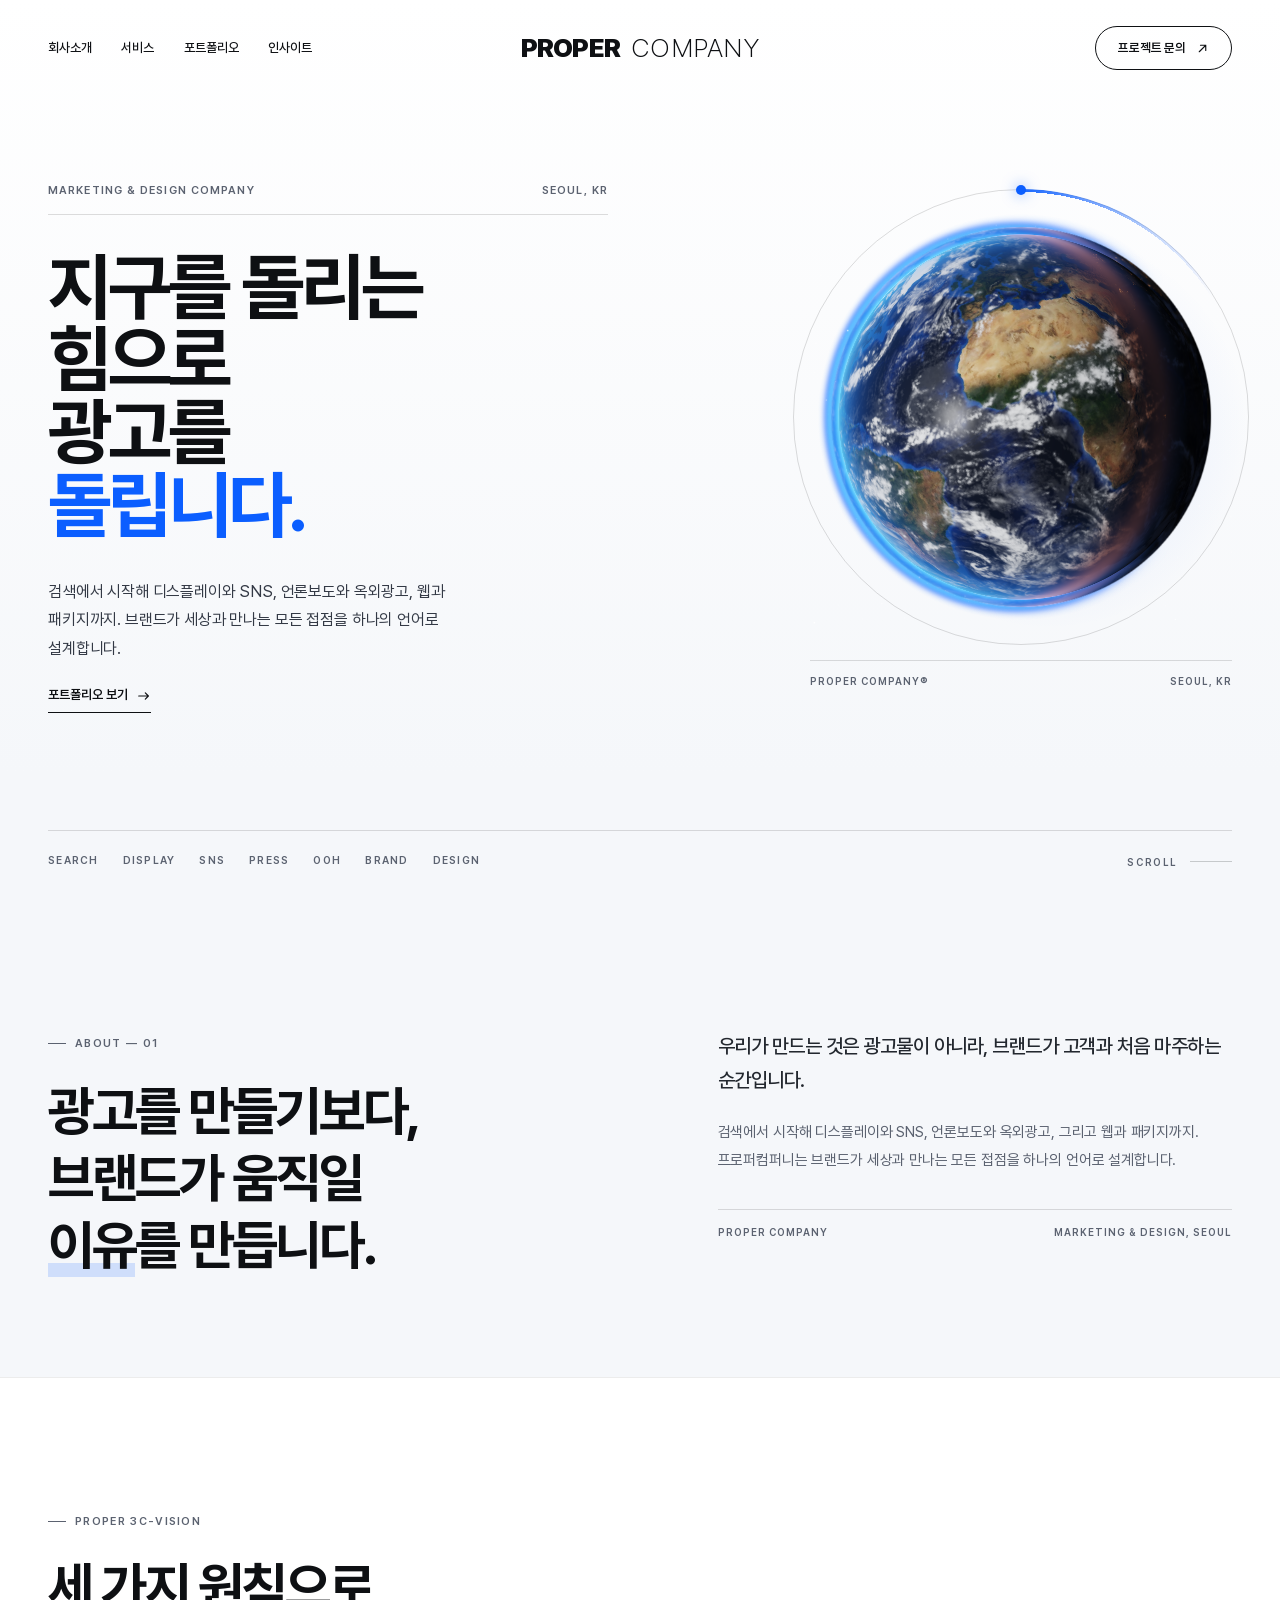
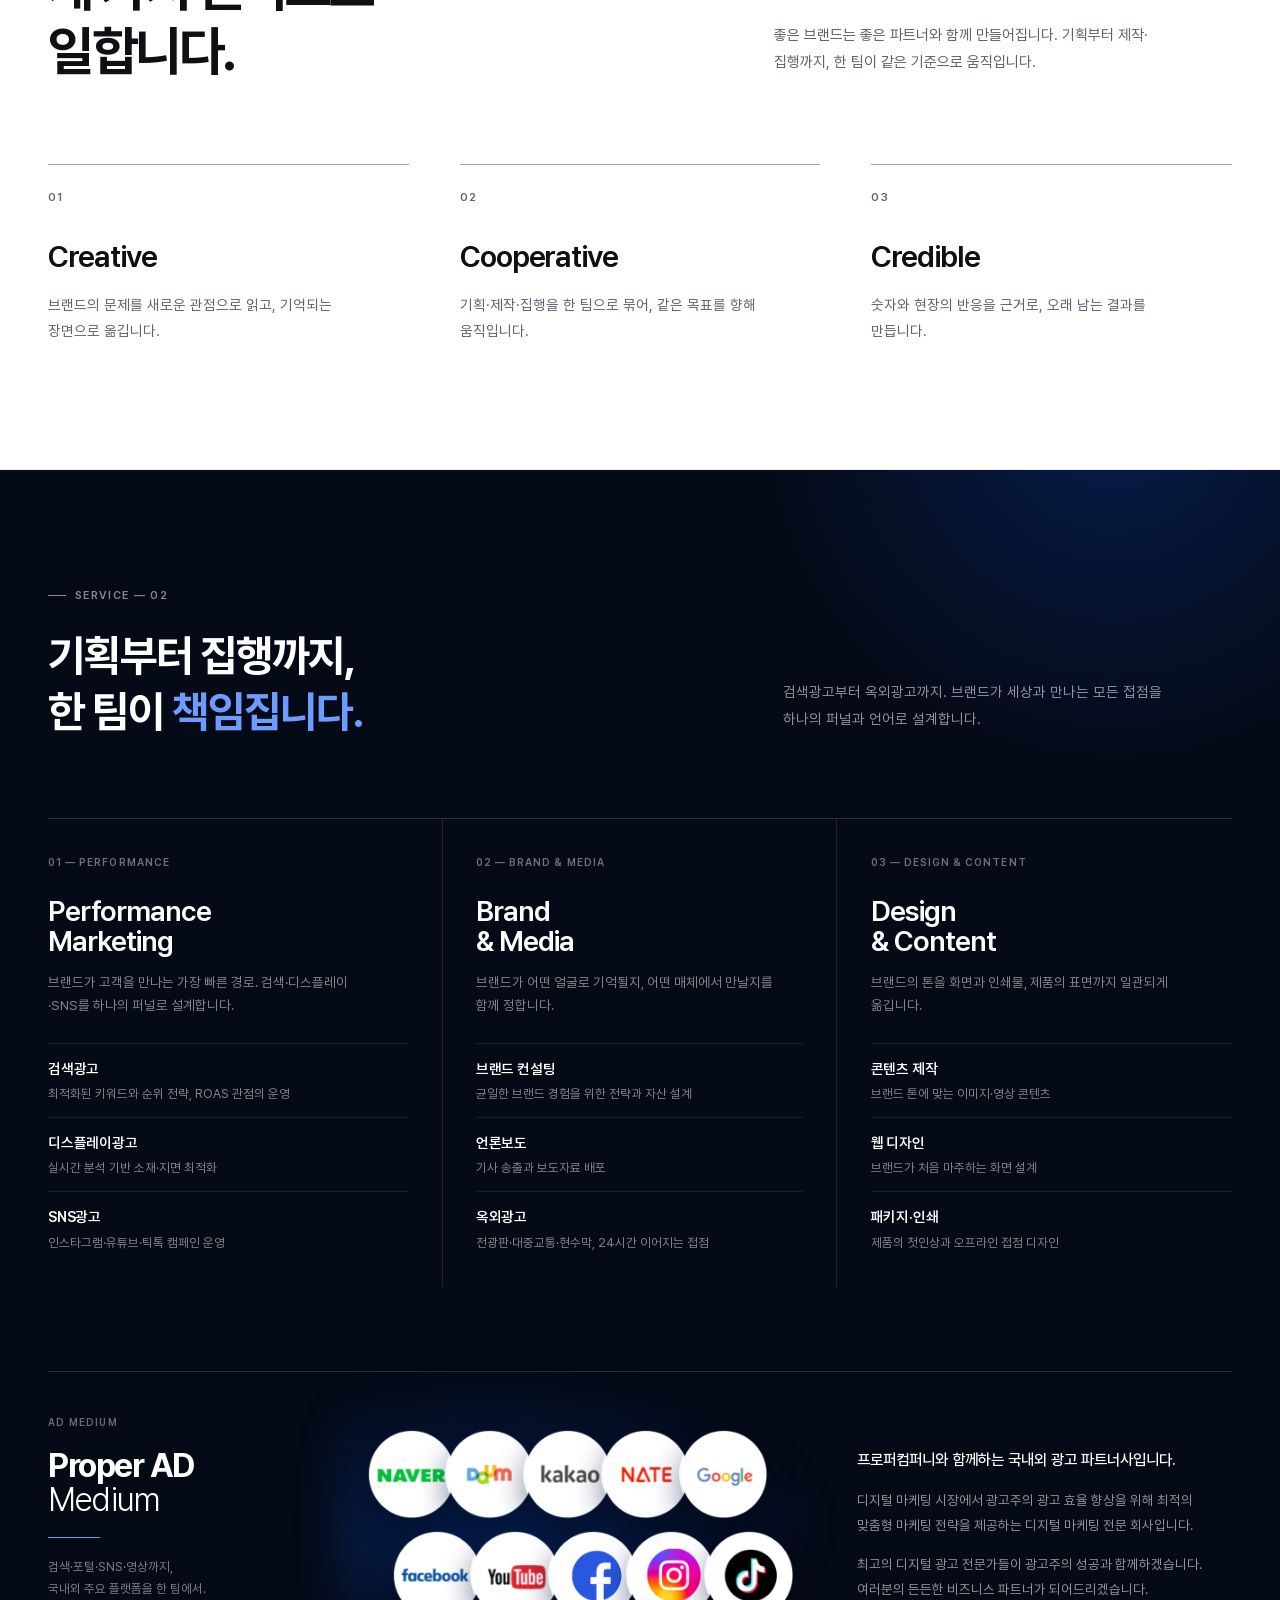
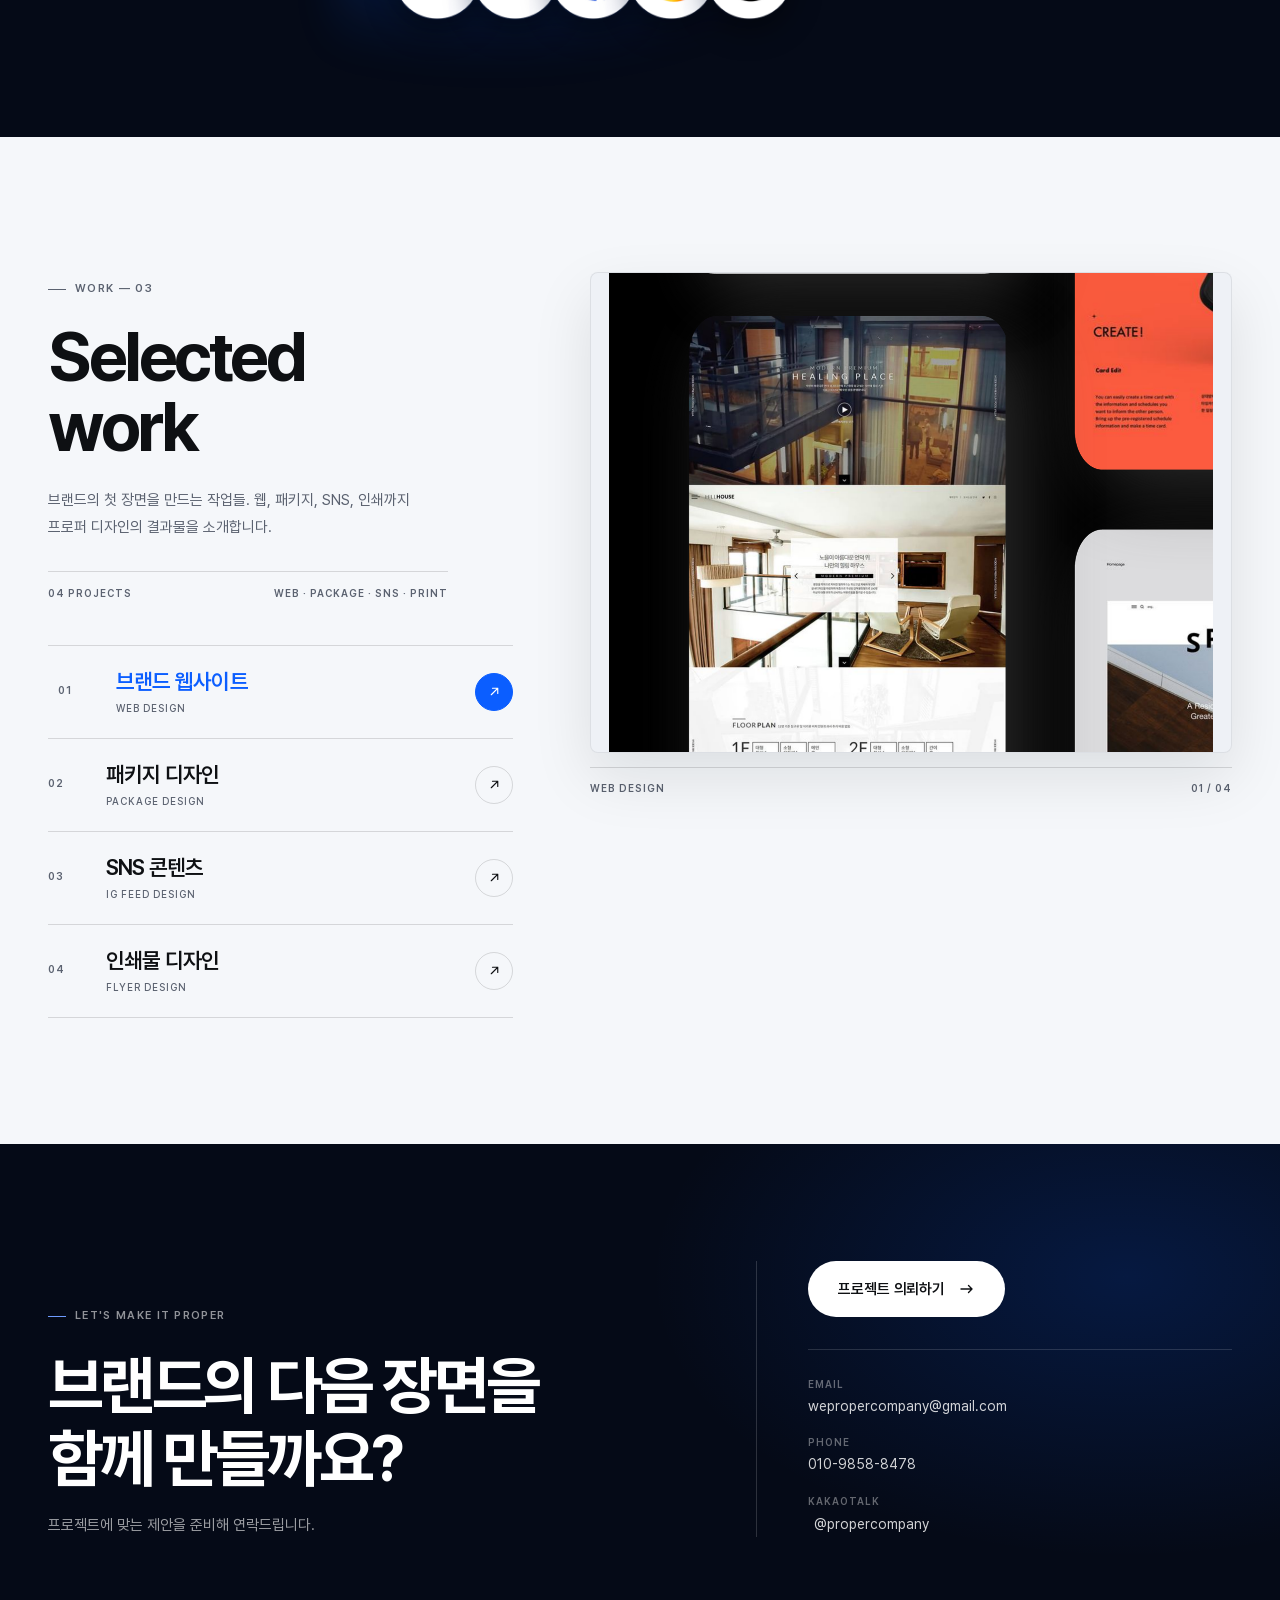
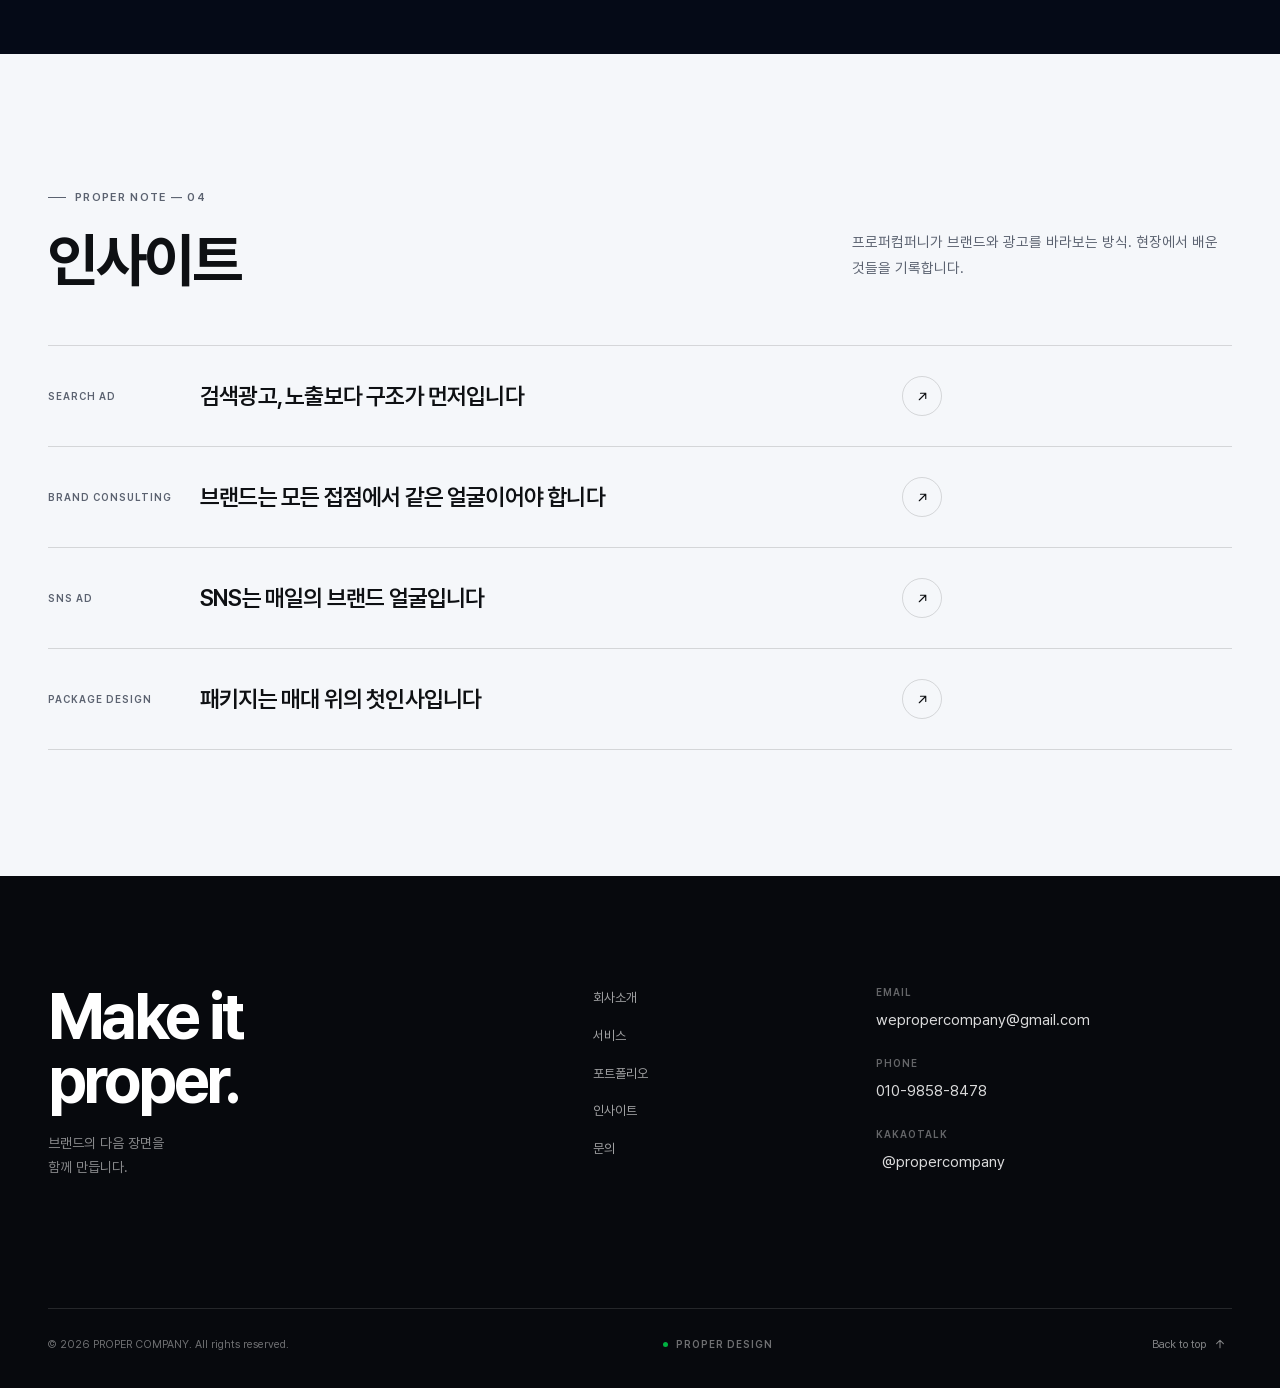
==== index.html @ 9ce6f9da "Initial commit: PROPER COMPANY site Co-Authored-By: Claude Sonnet 5.5 <noreply@anthropic.com>" ====
<!DOCTYPE html>
<html lang="ko">
<head>
  <meta charset="UTF-8">
  <meta name="viewport" content="width=device-width, initial-scale=1.0">
  <meta name="description" content="종합광고대행사 프로퍼컴퍼니. 검색광고, 디스플레이, SNS, 언론보도, 옥외광고, 브랜드 컨설팅과 디자인까지. 브랜드가 세상과 만나는 모든 접점을 설계합니다.">
  <meta property="og:type" content="website">
  <meta property="og:site_name" content="PROPER COMPANY">
  <meta property="og:title" content="PROPER COMPANY — 종합광고대행사 프로퍼컴퍼니">
  <meta property="og:description" content="검색광고부터 디스플레이, SNS, 언론보도, 옥외광고, 브랜드 컨설팅과 디자인까지. 브랜드가 세상과 만나는 모든 접점을 설계합니다.">
  <meta property="og:image" content="assets/images/proper/work-web.png">
  <meta property="og:locale" content="ko_KR">
  <meta name="twitter:card" content="summary_large_image">
  <meta name="theme-color" content="#050A17">
  <title>PROPER COMPANY — 종합광고대행사 프로퍼컴퍼니</title>
  <link rel="stylesheet" href="assets/css/proper.css">
  <link rel="preload" as="image" href="assets/images/proper/terra/poster.png" fetchpriority="high">
  <link rel="preload" as="image" href="assets/images/proper/terra/day.jpg">
  <link rel="preload" as="image" href="assets/images/proper/terra/night.jpg">
  <link rel="preload" as="image" href="assets/images/proper/terra/water.jpg">
  <link rel="preload" as="image" href="assets/images/proper/terra/topo.jpg">
  <link rel="preload" as="image" href="assets/images/proper/terra/clouds.png">
</head>
<body>
  <a class="skip-link" href="#main">본문으로 바로가기</a>

  <header class="site-header" data-od-id="site-header">
    <div class="inner header__inner">
      <nav class="header__nav" aria-label="주요 메뉴">
        <a href="#about">회사소개</a>
        <a href="#services">서비스</a>
        <a href="#portfolio">포트폴리오</a>
        <a href="#insight">인사이트</a>
      </nav>

      <a class="logo" href="#top" aria-label="PROPER COMPANY 홈">
        <span class="logo__proper">PROPER</span><span class="logo__company">COMPANY</span>
      </a>

      <div class="header__actions">
        <button class="header__cta" type="button" data-open-inquiry>
          프로젝트 문의
          <svg viewBox="0 0 16 16" fill="none" aria-hidden="true"><path d="M4 12L12 4M12 4H5.5M12 4v6.5" stroke="currentColor" stroke-width="1.4" stroke-linecap="round" stroke-linejoin="round"/></svg>
        </button>
        <button class="menu-btn" type="button" aria-label="메뉴 열기" aria-expanded="false" aria-controls="mobile-menu">
          <span></span><span></span>
        </button>
      </div>
    </div>
  </header>

  <div class="mobile-menu" id="mobile-menu" aria-hidden="true">
    <nav aria-label="모바일 메뉴">
      <a href="#about">회사소개 <span>01</span></a>
      <a href="#services">서비스 <span>02</span></a>
      <a href="#portfolio">포트폴리오 <span>03</span></a>
      <a href="#insight">인사이트 <span>04</span></a>
      <a href="#contact">문의 <span>05</span></a>
    </nav>
    <div class="mobile-menu__contact">
      <a href="mailto:wepropercompany@gmail.com">wepropercompany@gmail.com</a>
      <a href="tel:01098588478">010-9858-8478</a>
      <span>카카오톡 @propercompany</span>
    </div>
  </div>

  <main id="main">
    <section class="hero" id="top" data-od-id="hero" aria-labelledby="hero-title">
      <div class="inner hero__grid">
        <div class="hero__copy">
          <p class="hero__kicker reveal">
            <span>Marketing &amp; Design Company</span>
            <span>Seoul, KR</span>
          </p>

          <h1 class="hero__title" id="hero-title" data-od-id="hero-title">
            지구를 돌리는<br>힘으로<br>광고를<br><em>돌립니다.</em>
          </h1>

          <div class="hero__aside reveal" style="--d:160ms">
            <p>검색에서 시작해 디스플레이와 SNS, 언론보도와 옥외광고, 웹과 패키지까지. 브랜드가 세상과 만나는 모든 접점을 하나의 언어로 설계합니다.</p>
            <a class="hero__link" href="#portfolio" data-od-id="hero-work-link">
              포트폴리오 보기
              <svg viewBox="0 0 16 16" fill="none" aria-hidden="true"><path d="M2 8h11M9.5 4.5L13 8l-3.5 3.5" stroke="currentColor" stroke-width="1.4" stroke-linecap="round" stroke-linejoin="round"/></svg>
            </a>
          </div>
        </div>

        <div class="hero__visual">
          <div class="hero__orb">
            <div class="hero__orb-y">
              <div class="hero__terra" id="terra-dusk-root" aria-hidden="true"></div>
              <img class="hero__orb-fallback" src="assets/images/proper/terra/poster.png" alt="" width="600" height="600">
              <span class="hero__orbit" aria-hidden="true"><span class="hero__orbit-dot"></span></span>
            </div>
          </div>
          <p class="hero__caption">
            <span>Proper Company®</span>
            <span>Seoul, KR</span>
          </p>
        </div>
      </div>

      <div class="inner hero__foot">
        <ul class="hero__disciplines" aria-label="서비스 분야">
          <li>Search</li>
          <li>Display</li>
          <li>SNS</li>
          <li>Press</li>
          <li>OOH</li>
          <li>Brand</li>
          <li>Design</li>
        </ul>
        <a class="hero__scroll" href="#about">
          <span>SCROLL</span>
          <i aria-hidden="true"></i>
        </a>
      </div>
    </section>

    <section class="prologue" id="about" data-od-id="prologue" aria-labelledby="prologue-title">
      <div class="inner prologue__grid">
        <div class="prologue__head mask-reveal">
          <span class="eyebrow">About — 01</span>
          <h2 id="prologue-title">
            <span class="line"><span>광고를 만들기보다,</span></span>
            <span class="line"><span>브랜드가 움직일</span></span>
            <span class="line"><span><em>이유</em>를 만듭니다.</span></span>
          </h2>
        </div>
        <div class="prologue__copy">
          <p class="prologue__lede reveal" style="--d:120ms">우리가 만드는 것은 광고물이 아니라, 브랜드가 고객과 처음 마주하는 순간입니다.</p>
          <p class="reveal" style="--d:210ms">검색에서 시작해 디스플레이와 SNS, 언론보도와 옥외광고, 그리고 웹과 패키지까지. 프로퍼컴퍼니는 브랜드가 세상과 만나는 모든 접점을 하나의 언어로 설계합니다.</p>
          <div class="prologue__sign reveal" style="--d:300ms">
            <span>PROPER COMPANY</span>
            <span>Marketing &amp; Design, Seoul</span>
          </div>
        </div>
      </div>
    </section>

    <section class="vision" data-od-id="vision" aria-labelledby="vision-title">
      <div class="inner">
        <div class="vision__head mask-reveal">
          <div>
            <span class="eyebrow">Proper 3C-Vision</span>
            <h2 id="vision-title">
              <span class="line"><span>세 가지 원칙으로</span></span>
              <span class="line"><span>일합니다.</span></span>
            </h2>
          </div>
          <p class="reveal" style="--d:220ms">좋은 브랜드는 좋은 파트너와 함께 만들어집니다. 기획부터 제작·집행까지, 한 팀이 같은 기준으로 움직입니다.</p>
        </div>

        <div class="vision__grid">
          <article class="vision__item reveal" data-od-id="vision-creative">
            <span class="vision__index">01</span>
            <h3>Creative</h3>
            <p>브랜드의 문제를 새로운 관점으로 읽고, 기억되는 장면으로 옮깁니다.</p>
          </article>
          <article class="vision__item reveal" style="--d:80ms" data-od-id="vision-cooperative">
            <span class="vision__index">02</span>
            <h3>Cooperative</h3>
            <p>기획·제작·집행을 한 팀으로 묶어, 같은 목표를 향해 움직입니다.</p>
          </article>
          <article class="vision__item reveal" style="--d:160ms" data-od-id="vision-credible">
            <span class="vision__index">03</span>
            <h3>Credible</h3>
            <p>숫자와 현장의 반응을 근거로, 오래 남는 결과를 만듭니다.</p>
          </article>
        </div>
      </div>
    </section>

    <section class="services dark" id="services" data-od-id="services" data-header="dark" aria-labelledby="services-title">
      <div class="inner">
        <div class="services__top">
          <div class="services__intro reveal">
            <span class="eyebrow">Service — 02</span>
            <h2 class="services__statement" id="services-title">
              기획부터 집행까지,<br>한 팀이 <em>책임집니다.</em>
            </h2>
          </div>
          <p class="services__note reveal" style="--d:120ms">
            검색광고부터 옥외광고까지. 브랜드가 세상과 만나는 모든 접점을 하나의 퍼널과 언어로 설계합니다.
          </p>
        </div>

        <div class="service-list">
          <article class="service reveal" data-od-id="service-performance">
            <span class="service__index">01 — Performance</span>
            <h3>Performance<br>Marketing</h3>
            <p class="service__desc">브랜드가 고객을 만나는 가장 빠른 경로. 검색·디스플레이·SNS를 하나의 퍼널로 설계합니다.</p>
            <ul class="service__items">
              <li><strong>검색광고</strong><span>최적화된 키워드와 순위 전략, ROAS 관점의 운영</span></li>
              <li><strong>디스플레이광고</strong><span>실시간 분석 기반 소재·지면 최적화</span></li>
              <li><strong>SNS광고</strong><span>인스타그램·유튜브·틱톡 캠페인 운영</span></li>
            </ul>
          </article>

          <article class="service reveal" style="--d:80ms" data-od-id="service-brand-media">
            <span class="service__index">02 — Brand &amp; Media</span>
            <h3>Brand<br>&amp; Media</h3>
            <p class="service__desc">브랜드가 어떤 얼굴로 기억될지, 어떤 매체에서 만날지를 함께 정합니다.</p>
            <ul class="service__items">
              <li><strong>브랜드 컨설팅</strong><span>균일한 브랜드 경험을 위한 전략과 자산 설계</span></li>
              <li><strong>언론보도</strong><span>기사 송출과 보도자료 배포</span></li>
              <li><strong>옥외광고</strong><span>전광판·대중교통·현수막, 24시간 이어지는 접점</span></li>
            </ul>
          </article>

          <article class="service reveal" style="--d:160ms" data-od-id="service-design">
            <span class="service__index">03 — Design &amp; Content</span>
            <h3>Design<br>&amp; Content</h3>
            <p class="service__desc">브랜드의 톤을 화면과 인쇄물, 제품의 표면까지 일관되게 옮깁니다.</p>
            <ul class="service__items">
              <li><strong>콘텐츠 제작</strong><span>브랜드 톤에 맞는 이미지·영상 콘텐츠</span></li>
              <li><strong>웹 디자인</strong><span>브랜드가 처음 마주하는 화면 설계</span></li>
              <li><strong>패키지·인쇄</strong><span>제품의 첫인상과 오프라인 접점 디자인</span></li>
            </ul>
          </article>
        </div>

        <div class="media-band reveal" data-od-id="media-band">
          <div class="media-band__head">
            <span class="media-band__label">AD MEDIUM</span>
            <h3 class="media-band__title">Proper AD <span>Medium</span></h3>
            <p class="media-band__note">검색·포털·SNS·영상까지,<br>국내외 주요 플랫폼을 한 팀에서.</p>
          </div>

          <div class="media-band__body">
            <div class="media-band__platforms">
              <ul class="media-band__row" aria-label="국내 광고 플랫폼">
                <li><img src="assets/images/proper/media/naver.png" alt="네이버" width="200" height="200" loading="lazy"></li>
                <li><img src="assets/images/proper/media/daum.png" alt="다음" width="200" height="200" loading="lazy"></li>
                <li><img src="assets/images/proper/media/kakao.png" alt="카카오" width="200" height="200" loading="lazy"></li>
                <li><img src="assets/images/proper/media/nate.png" alt="네이트" width="200" height="200" loading="lazy"></li>
                <li><img src="assets/images/proper/media/google.png" alt="구글" width="200" height="200" loading="lazy"></li>
              </ul>
              <ul class="media-band__row media-band__row--global" aria-label="글로벌 광고 플랫폼">
                <li><img src="assets/images/proper/media/facebook.png" alt="페이스북" width="200" height="200" loading="lazy"></li>
                <li><img src="assets/images/proper/media/youtube.png" alt="유튜브" width="200" height="200" loading="lazy"></li>
                <li><img src="assets/images/proper/media/facebook-icon.png" alt="페이스북 앱" width="200" height="200" loading="lazy"></li>
                <li><img src="assets/images/proper/media/instagram.png" alt="인스타그램" width="200" height="200" loading="lazy"></li>
                <li><img src="assets/images/proper/media/tiktok.png" alt="틱톡" width="200" height="200" loading="lazy"></li>
              </ul>
            </div>

            <div class="media-band__copy">
              <p class="media-band__lede">프로퍼컴퍼니와 함께하는 국내외 광고 파트너사입니다.</p>
              <p>디지털 마케팅 시장에서 광고주의 광고 효율 향상을 위해 최적의 맞춤형 마케팅 전략을 제공하는 디지털 마케팅 전문 회사입니다.</p>
              <p>최고의 디지털 광고 전문가들이 광고주의 성공과 함께하겠습니다. 여러분의 든든한 비즈니스 파트너가 되어드리겠습니다.</p>
            </div>
          </div>
        </div>
      </div>
    </section>

    <section class="portfolio" id="portfolio" data-od-id="portfolio" aria-labelledby="portfolio-title">
      <div class="inner">
        <div class="portfolio__grid">
          <div class="portfolio__left">
            <div class="portfolio__head reveal">
              <span class="eyebrow">Work — 03</span>
              <h2 id="portfolio-title">Selected<br>work</h2>
              <p>브랜드의 첫 장면을 만드는 작업들. 웹, 패키지, SNS, 인쇄까지 프로퍼 디자인의 결과물을 소개합니다.</p>
              <div class="portfolio__meta">
                <span>04 Projects</span>
                <span>Web · Package · SNS · Print</span>
              </div>
            </div>

            <div class="portfolio__list">
              <button class="portfolio__row is-active reveal" type="button" data-work="web" data-od-id="portfolio-item-web" aria-haspopup="dialog">
                <img class="portfolio__thumb" src="assets/images/proper/work-web.png" alt="" width="1200" height="954" loading="lazy">
                <span class="idx">01</span>
                <span class="body">
                  <strong>브랜드 웹사이트</strong>
                  <em>Web Design</em>
                </span>
                <span class="go" aria-hidden="true">
                  <svg viewBox="0 0 16 16" fill="none"><path d="M4 12L12 4M12 4H5.5M12 4v6.5" stroke="currentColor" stroke-width="1.4" stroke-linecap="round" stroke-linejoin="round"/></svg>
                </span>
              </button>

              <button class="portfolio__row reveal" type="button" data-work="package" data-od-id="portfolio-item-package" aria-haspopup="dialog">
                <img class="portfolio__thumb" src="assets/images/proper/work-package.png" alt="" width="1200" height="900" loading="lazy">
                <span class="idx">02</span>
                <span class="body">
                  <strong>패키지 디자인</strong>
                  <em>Package Design</em>
                </span>
                <span class="go" aria-hidden="true">
                  <svg viewBox="0 0 16 16" fill="none"><path d="M4 12L12 4M12 4H5.5M12 4v6.5" stroke="currentColor" stroke-width="1.4" stroke-linecap="round" stroke-linejoin="round"/></svg>
                </span>
              </button>

              <button class="portfolio__row reveal" type="button" data-work="igfeed" data-od-id="portfolio-item-igfeed" aria-haspopup="dialog">
                <img class="portfolio__thumb" src="assets/images/proper/work-igfeed.png" alt="" width="1200" height="720" loading="lazy">
                <span class="idx">03</span>
                <span class="body">
                  <strong>SNS 콘텐츠</strong>
                  <em>IG Feed Design</em>
                </span>
                <span class="go" aria-hidden="true">
                  <svg viewBox="0 0 16 16" fill="none"><path d="M4 12L12 4M12 4H5.5M12 4v6.5" stroke="currentColor" stroke-width="1.4" stroke-linecap="round" stroke-linejoin="round"/></svg>
                </span>
              </button>

              <button class="portfolio__row reveal" type="button" data-work="flyer" data-od-id="portfolio-item-flyer" aria-haspopup="dialog">
                <img class="portfolio__thumb" src="assets/images/proper/work-flyer.png" alt="" width="1200" height="790" loading="lazy">
                <span class="idx">04</span>
                <span class="body">
                  <strong>인쇄물 디자인</strong>
                  <em>Flyer Design</em>
                </span>
                <span class="go" aria-hidden="true">
                  <svg viewBox="0 0 16 16" fill="none"><path d="M4 12L12 4M12 4H5.5M12 4v6.5" stroke="currentColor" stroke-width="1.4" stroke-linecap="round" stroke-linejoin="round"/></svg>
                </span>
              </button>
            </div>
          </div>

          <div class="portfolio__preview reveal" style="--d:120ms">
            <div class="portfolio__frame" aria-hidden="true">
              <img class="is-shown" data-preview="web" src="assets/images/proper/work-web.png" alt="브랜드 웹사이트 디자인 예시" width="1200" height="954">
              <img data-preview="package" src="assets/images/proper/work-package.png" alt="패키지 디자인 예시" width="1200" height="900" loading="lazy">
              <img data-preview="igfeed" src="assets/images/proper/work-igfeed.png" alt="SNS 피드 디자인 예시" width="1200" height="720" loading="lazy">
              <img data-preview="flyer" src="assets/images/proper/work-flyer.png" alt="인쇄물 디자인 예시" width="1200" height="790" loading="lazy">
            </div>
            <div class="portfolio__caption">
              <span data-cap-cat>Web Design</span>
              <span data-cap-idx>01 / 04</span>
            </div>
          </div>
        </div>
      </div>
    </section>

    <section class="cta dark" id="contact" data-od-id="cta" data-header="dark" aria-labelledby="cta-title">
      <div class="inner cta__grid">
        <div class="cta__copy reveal">
          <span class="eyebrow">Let's make it proper</span>
          <h2 id="cta-title">브랜드의 다음 장면을<br>함께 만들까요?</h2>
          <p>프로젝트에 맞는 제안을 준비해 연락드립니다.</p>
        </div>

        <div class="cta__panel reveal" style="--d:120ms">
          <button class="cta__button" type="button" data-open-inquiry data-od-id="inquiry-open-btn">
            프로젝트 의뢰하기
            <svg viewBox="0 0 16 16" fill="none" aria-hidden="true"><path d="M2 8h11M9.5 4.5L13 8l-3.5 3.5" stroke="currentColor" stroke-width="1.4" stroke-linecap="round" stroke-linejoin="round"/></svg>
          </button>
          <div class="cta__contact">
            <div>
              <span>Email</span>
              <a href="mailto:wepropercompany@gmail.com">wepropercompany@gmail.com</a>
            </div>
            <div>
              <span>Phone</span>
              <a href="tel:01098588478">010-9858-8478</a>
            </div>
            <div>
              <span>KakaoTalk</span>
              <button type="button" data-copy-kakao>
                @propercompany
                <span class="copy-status" aria-live="polite">복사됨</span>
              </button>
            </div>
          </div>
        </div>
      </div>
    </section>

    <section class="insight" id="insight" data-od-id="insight" aria-labelledby="insight-title">
      <div class="inner">
        <div class="insight__head reveal">
          <div>
            <span class="eyebrow">Proper Note — 04</span>
            <h2 id="insight-title">인사이트</h2>
          </div>
          <p>프로퍼컴퍼니가 브랜드와 광고를 바라보는 방식. 현장에서 배운 것들을 기록합니다.</p>
        </div>

        <div class="insight__list">
          <button class="insight__row reveal" type="button" data-article="search" data-od-id="insight-row-search" aria-haspopup="dialog">
            <span class="tag">Search AD</span>
            <span class="insight__title" role="heading" aria-level="3">검색광고, 노출보다 구조가 먼저입니다</span>
            <span class="go" aria-hidden="true">
              <svg viewBox="0 0 16 16" fill="none"><path d="M4 12L12 4M12 4H5.5M12 4v6.5" stroke="currentColor" stroke-width="1.4" stroke-linecap="round" stroke-linejoin="round"/></svg>
            </span>
            <span class="insight__float" aria-hidden="true">
              <img src="assets/images/proper/work-search.png" alt="" width="1100" height="1012" loading="lazy">
            </span>
          </button>

          <button class="insight__row reveal" type="button" data-article="brand" data-od-id="insight-row-brand" aria-haspopup="dialog">
            <span class="tag">Brand Consulting</span>
            <span class="insight__title" role="heading" aria-level="3">브랜드는 모든 접점에서 같은 얼굴이어야 합니다</span>
            <span class="go" aria-hidden="true">
              <svg viewBox="0 0 16 16" fill="none"><path d="M4 12L12 4M12 4H5.5M12 4v6.5" stroke="currentColor" stroke-width="1.4" stroke-linecap="round" stroke-linejoin="round"/></svg>
            </span>
            <span class="insight__float" aria-hidden="true">
              <img src="assets/images/proper/work-web.png" alt="" width="1200" height="954" loading="lazy">
            </span>
          </button>

          <button class="insight__row reveal" type="button" data-article="sns" data-od-id="insight-row-sns" aria-haspopup="dialog">
            <span class="tag">SNS AD</span>
            <span class="insight__title" role="heading" aria-level="3">SNS는 매일의 브랜드 얼굴입니다</span>
            <span class="go" aria-hidden="true">
              <svg viewBox="0 0 16 16" fill="none"><path d="M4 12L12 4M12 4H5.5M12 4v6.5" stroke="currentColor" stroke-width="1.4" stroke-linecap="round" stroke-linejoin="round"/></svg>
            </span>
            <span class="insight__float" aria-hidden="true">
              <img src="assets/images/proper/work-igfeed.png" alt="" width="1200" height="720" loading="lazy">
            </span>
          </button>

          <button class="insight__row reveal" type="button" data-article="package" data-od-id="insight-row-package" aria-haspopup="dialog">
            <span class="tag">Package Design</span>
            <span class="insight__title" role="heading" aria-level="3">패키지는 매대 위의 첫인사입니다</span>
            <span class="go" aria-hidden="true">
              <svg viewBox="0 0 16 16" fill="none"><path d="M4 12L12 4M12 4H5.5M12 4v6.5" stroke="currentColor" stroke-width="1.4" stroke-linecap="round" stroke-linejoin="round"/></svg>
            </span>
            <span class="insight__float" aria-hidden="true">
              <img src="assets/images/proper/work-package.png" alt="" width="1200" height="900" loading="lazy">
            </span>
          </button>
        </div>
      </div>
    </section>
  </main>

  <footer class="site-footer" data-od-id="footer" data-header="dark">
    <div class="inner">
      <div class="footer__top">
        <div class="footer__statement">
          <h3>Make it<br>proper.</h3>
          <p>브랜드의 다음 장면을<br>함께 만듭니다.</p>
        </div>

        <nav class="footer__nav" aria-label="푸터 메뉴">
          <ul>
            <li><a href="#about">회사소개</a></li>
            <li><a href="#services">서비스</a></li>
            <li><a href="#portfolio">포트폴리오</a></li>
            <li><a href="#insight">인사이트</a></li>
            <li><a href="#contact">문의</a></li>
          </ul>
        </nav>

        <div class="footer__contact">
          <div>
            <span>Email</span>
            <a href="mailto:wepropercompany@gmail.com">wepropercompany@gmail.com</a>
          </div>
          <div>
            <span>Phone</span>
            <a href="tel:01098588478">010-9858-8478</a>
          </div>
          <div>
            <span>KakaoTalk</span>
            <button type="button" data-copy-kakao>
              @propercompany
              <span class="copy-status" aria-live="polite">복사됨</span>
            </button>
          </div>
        </div>
      </div>

      <div class="footer__bottom">
        <p>© 2026 PROPER COMPANY. All rights reserved.</p>
        <span class="design"><i></i>PROPER DESIGN</span>
        <button class="to-top" type="button" data-to-top>
          Back to top
          <svg viewBox="0 0 16 16" fill="none" aria-hidden="true"><path d="M8 13V3M3.5 7.5L8 3l4.5 4.5" stroke="currentColor" stroke-width="1.4" stroke-linecap="round" stroke-linejoin="round"/></svg>
        </button>
      </div>
    </div>
  </footer>

  <!-- Work detail -->
  <div class="modal" id="work-modal" aria-hidden="true" data-od-id="work-modal">
    <div class="modal__backdrop" data-close></div>
    <div class="modal__panel work-modal__panel" role="dialog" aria-modal="true" aria-labelledby="work-modal-title">
      <button class="modal__close" type="button" data-close aria-label="닫기">
        <svg viewBox="0 0 16 16" fill="none" aria-hidden="true"><path d="M4 4l8 8M12 4l-8 8" stroke="currentColor" stroke-width="1.4" stroke-linecap="round"/></svg>
      </button>
      <div class="work-modal__media">
        <img id="work-modal-img" src="assets/images/proper/work-web.png" alt="" width="1200" height="954">
      </div>
      <div class="work-modal__body">
        <span class="eyebrow" id="work-modal-cat">Web Design</span>
        <h2 id="work-modal-title">브랜드 웹사이트</h2>
        <p id="work-modal-desc"></p>
        <dl>
          <div><dt>Scope</dt><dd id="work-modal-scope">기획 · UI/UX · 퍼블리싱</dd></div>
          <div><dt>Deliverables</dt><dd id="work-modal-deliverables">웹사이트</dd></div>
        </dl>
        <button class="work-modal__cta" type="button" data-open-inquiry>
          비슷한 프로젝트 문의하기
          <svg viewBox="0 0 16 16" width="14" height="14" fill="none" aria-hidden="true"><path d="M2 8h11M9.5 4.5L13 8l-3.5 3.5" stroke="currentColor" stroke-width="1.4" stroke-linecap="round" stroke-linejoin="round"/></svg>
        </button>
      </div>
    </div>
  </div>

  <!-- Inquiry -->
  <div class="modal" id="inquiry-modal" aria-hidden="true" data-od-id="inquiry-modal">
    <div class="modal__backdrop" data-close></div>
    <div class="modal__panel inquiry-modal__panel" role="dialog" aria-modal="true" aria-labelledby="inquiry-title">
      <button class="modal__close" type="button" data-close aria-label="닫기">
        <svg viewBox="0 0 16 16" fill="none" aria-hidden="true"><path d="M4 4l8 8M12 4l-8 8" stroke="currentColor" stroke-width="1.4" stroke-linecap="round"/></svg>
      </button>

      <div class="inquiry-modal__head">
        <span class="eyebrow">Project Inquiry</span>
        <h2 id="inquiry-title">프로젝트를 시작해 볼까요?</h2>
        <p>아래 내용을 남겨주시면 담당자가 확인 후 연락드립니다.</p>
      </div>

      <form class="inquiry-form" id="inquiry-form" novalidate>
        <div class="form-grid">
          <div class="field">
            <label for="company">회사 / 브랜드명</label>
            <input type="text" id="company" name="company" autocomplete="organization" placeholder="회사명 또는 브랜드명">
          </div>
          <div class="field">
            <label for="name">담당자명 <span aria-hidden="true">*</span></label>
            <input type="text" id="name" name="name" autocomplete="name" placeholder="성함" aria-describedby="err-name" required>
            <p class="field__error" id="err-name" data-error-for="name"></p>
          </div>
          <div class="field">
            <label for="phone">연락처 <span aria-hidden="true">*</span></label>
            <input type="tel" id="phone" name="phone" autocomplete="tel" placeholder="010-0000-0000" aria-describedby="err-phone" required>
            <p class="field__error" id="err-phone" data-error-for="phone"></p>
          </div>
          <div class="field">
            <label for="email">이메일 <span aria-hidden="true">*</span></label>
            <input type="email" id="email" name="email" autocomplete="email" placeholder="name@company.com" aria-describedby="err-email" required>
            <p class="field__error" id="err-email" data-error-for="email"></p>
          </div>

          <fieldset class="fieldset field--full" aria-describedby="err-service">
            <legend class="fieldset__legend">관심 서비스 <span aria-hidden="true">*</span></legend>
            <div class="chips">
              <label class="chip"><input type="checkbox" name="service" value="검색광고"><span>검색광고</span></label>
              <label class="chip"><input type="checkbox" name="service" value="디스플레이·SNS"><span>디스플레이·SNS</span></label>
              <label class="chip"><input type="checkbox" name="service" value="브랜드 컨설팅"><span>브랜드 컨설팅</span></label>
              <label class="chip"><input type="checkbox" name="service" value="언론·옥외광고"><span>언론·옥외광고</span></label>
              <label class="chip"><input type="checkbox" name="service" value="콘텐츠 제작"><span>콘텐츠 제작</span></label>
              <label class="chip"><input type="checkbox" name="service" value="디자인"><span>디자인</span></label>
            </div>
            <p class="field__error" id="err-service" data-error-for="service"></p>
          </fieldset>

          <div class="field field--full">
            <label for="budget">예산</label>
            <select id="budget" name="budget">
              <option value="">선택해 주세요</option>
              <option>500만 원 이하</option>
              <option>500만 원 – 1,000만 원</option>
              <option>1,000만 원 – 3,000만 원</option>
              <option>3,000만 원 이상</option>
              <option>아직 미정</option>
            </select>
          </div>

          <div class="field field--full">
            <label for="message">프로젝트 내용 <span aria-hidden="true">*</span></label>
            <textarea id="message" name="message" placeholder="프로젝트에 대해 알려주세요. 서비스, 일정, 예산 등을 적어주시면 좋습니다." aria-describedby="err-message" required></textarea>
            <p class="field__error" id="err-message" data-error-for="message"></p>
          </div>
        </div>

        <button class="form-submit" type="submit">
          문의 보내기
          <svg viewBox="0 0 16 16" width="15" height="15" fill="none" aria-hidden="true"><path d="M2 8h11M9.5 4.5L13 8l-3.5 3.5" stroke="currentColor" stroke-width="1.4" stroke-linecap="round" stroke-linejoin="round"/></svg>
        </button>
        <p class="form-note">데모 페이지입니다. 실제 문의는 wepropercompany@gmail.com으로 보내주세요.</p>
      </form>

      <div class="inquiry-success" id="inquiry-success" role="status" aria-live="polite">
        <div class="icon" aria-hidden="true">
          <svg viewBox="0 0 24 24" width="26" height="26" fill="none"><path d="M5 12.5l4.2 4L19 7" stroke="currentColor" stroke-width="1.8" stroke-linecap="round" stroke-linejoin="round"/></svg>
        </div>
        <h3>문의 내용이 준비되었습니다.</h3>
        <p>데모 환경에서는 자동으로 전송되지 않습니다.<br>아래 버튼으로 이메일 앱을 열어 보내주세요.</p>
        <a class="form-submit" id="mailto-link" href="mailto:wepropercompany@gmail.com">이메일로 보내기</a>
        <p class="form-note"><button type="button" class="success-close" data-close>닫기</button></p>
      </div>
    </div>
  </div>

  <!-- Article -->
  <div class="modal" id="article-modal" aria-hidden="true" data-od-id="article-modal">
    <div class="modal__backdrop" data-close></div>
    <div class="modal__panel article-modal__panel" role="dialog" aria-modal="true" aria-labelledby="article-title">
      <button class="modal__close" type="button" data-close aria-label="닫기">
        <svg viewBox="0 0 16 16" fill="none" aria-hidden="true"><path d="M4 4l8 8M12 4l-8 8" stroke="currentColor" stroke-width="1.4" stroke-linecap="round"/></svg>
      </button>
      <span class="eyebrow" id="article-cat">Search AD</span>
      <h2 id="article-title">검색광고, 노출보다 구조가 먼저입니다</h2>
      <div class="article__media"><img id="article-img" src="assets/images/proper/work-search.png" alt="" width="1100" height="1012"></div>
      <div class="article__body" id="article-body"></div>
      <div class="article__meta">PROPER NOTE — PROPER COMPANY</div>
    </div>
  </div>

  <noscript>
    <style>
      .site-header { transform: none; }
      .hero__title, .hero__orb { opacity: 1 !important; transform: none !important; }
      .reveal { opacity: 1 !important; transform: none !important; }
      .line > span, .mask-reveal .eyebrow { opacity: 1 !important; transform: none !important; }
      .eyebrow::before, .vision__item::before { transform: none !important; }
    </style>
  </noscript>

  <script src="assets/vendor/lenis.js"></script>
  <script src="assets/js/terra-dusk.js"></script>
  <script src="assets/js/proper.js"></script>
</body>
</html>
---- assets/css/proper.css ----
@import url("../fonts/fonts.css");

:root {
  --bg: #f5f7fa;
  --surface: #ffffff;
  --ink: #0e1013;
  --muted: #5b6270;
  --line: rgba(14, 16, 19, 0.14);
  --line-soft: rgba(14, 16, 19, 0.08);
  --accent: #0b5eff;
  --accent-deep: #0043d6;
  --accent-soft: #6e9bff;
  --navy: #050a17;
  --navy-soft: #0a1330;
  --green: #00b140;
  --danger: #c93b3b;
  --display: "Pretendard", "Apple SD Gothic Neo", sans-serif;
  --body: "Pretendard", "Apple SD Gothic Neo", sans-serif;
  --ease: cubic-bezier(0.22, 0.61, 0.36, 1);
  --header-h: 92px;
}

*,
*::before,
*::after {
  box-sizing: border-box;
}

html {
  -webkit-text-size-adjust: 100%;
}

html.lenis,
html.lenis body {
  height: auto;
}

.lenis.lenis-smooth {
  scroll-behavior: auto !important;
}

.lenis.lenis-stopped {
  overflow: hidden;
}

section[id] {
  scroll-margin-top: 100px;
}

body {
  margin: 0;
  background: var(--bg);
  color: var(--ink);
  font-family: var(--body);
  font-size: 16px;
  line-height: 1.6;
  word-break: keep-all;
  -webkit-font-smoothing: antialiased;
  overflow-x: hidden;
}

body.is-locked {
  overflow: hidden;
}

h1,
h2,
h3,
h4,
p,
ul,
ol,
figure {
  margin: 0;
}

ul,
ol {
  padding: 0;
  list-style: none;
}

a {
  color: inherit;
  text-decoration: none;
}

button {
  font: inherit;
  color: inherit;
  background: none;
  border: 0;
  cursor: pointer;
}

img {
  display: block;
  max-width: 100%;
}

::selection {
  background: var(--accent);
  color: #fff;
}

:focus-visible {
  outline: 2px solid var(--accent);
  outline-offset: 3px;
  border-radius: 4px;
}

.dark :focus-visible,
.site-footer :focus-visible {
  outline-color: #fff;
}

.inner {
  width: min(1320px, calc(100% - 96px));
  margin: 0 auto;
}

.skip-link {
  position: fixed;
  top: 12px;
  left: 12px;
  z-index: 300;
  padding: 12px 18px;
  background: var(--ink);
  color: #fff;
  border-radius: 8px;
  font-size: 13px;
  transform: translateY(-160%);
}

.skip-link:focus {
  transform: none;
}

.eyebrow {
  display: inline-flex;
  align-items: center;
  gap: 9px;
  font-family: var(--display);
  font-size: 11px;
  font-weight: 600;
  letter-spacing: 0.12em;
  text-transform: uppercase;
  color: var(--muted);
}

.eyebrow::before {
  content: "";
  width: 18px;
  height: 1px;
  background: currentColor;
}

.dark .eyebrow {
  color: rgba(255, 255, 255, 0.52);
}

.reveal {
  opacity: 0;
  transform: translateY(28px);
  transition:
    opacity 0.9s var(--ease),
    transform 0.9s var(--ease);
  transition-delay: var(--d, 0ms);
}

.reveal.is-in {
  opacity: 1;
  transform: none;
}

/* section motion */

.line {
  display: block;
  overflow: hidden;
  padding-bottom: 0.1em;
  margin-bottom: -0.1em;
}

.line > span {
  display: block;
  transform: translateY(112%);
  transition: transform 1s var(--ease);
}

.mask-reveal.is-in .line > span {
  transform: none;
}

.line:nth-child(2) > span {
  transition-delay: 0.08s;
}

.line:nth-child(3) > span {
  transition-delay: 0.16s;
}

.mask-reveal .eyebrow {
  opacity: 0;
  transform: translateY(8px);
  transition:
    opacity 0.6s var(--ease),
    transform 0.7s var(--ease);
}

.mask-reveal.is-in .eyebrow {
  opacity: 1;
  transform: none;
}

.reveal .eyebrow::before,
.mask-reveal .eyebrow::before {
  transform: scaleX(0);
  transform-origin: left;
  transition: transform 0.8s var(--ease) 0.12s;
}

.reveal.is-in .eyebrow::before,
.mask-reveal.is-in .eyebrow::before {
  transform: scaleX(1);
}

/* ---------- header ---------- */

.site-header {
  position: fixed;
  inset: 0 0 auto;
  z-index: 100;
  padding: 26px 0;
  color: var(--ink);
  transform: translateY(-105%);
  transition:
    transform 0.8s var(--ease),
    color 0.35s ease,
    background-color 0.35s ease,
    border-color 0.35s ease;
  border-bottom: 1px solid transparent;
}

body.is-ready .site-header {
  transform: none;
}

.site-header.is-scrolled {
  padding: 18px 0;
  background: rgba(245, 247, 250, 0.78);
  backdrop-filter: blur(16px);
  -webkit-backdrop-filter: blur(16px);
  border-bottom-color: var(--line-soft);
}

.site-header.is-dark {
  color: #fff;
}

.site-header.is-dark.is-scrolled {
  background: rgba(5, 10, 23, 0.62);
  border-bottom-color: rgba(255, 255, 255, 0.1);
}

.header__inner {
  display: grid;
  grid-template-columns: 1fr auto 1fr;
  align-items: center;
  gap: 24px;
}

.header__nav {
  display: flex;
  gap: 30px;
}

.header__nav a {
  position: relative;
  font-size: 13px;
  font-weight: 500;
  letter-spacing: -0.01em;
  white-space: nowrap;
}

.header__nav a::after {
  content: "";
  position: absolute;
  left: 0;
  right: 0;
  bottom: -5px;
  height: 1px;
  background: currentColor;
  transform: scaleX(0);
  transform-origin: left;
  transition: transform 0.35s var(--ease);
}

.header__nav a:hover::after,
.header__nav a:focus-visible::after {
  transform: scaleX(1);
}

.logo {
  display: inline-flex;
  align-items: baseline;
  gap: 0.4em;
  font-family: var(--display);
  font-size: clamp(22px, 2.08vw, 30px);
  font-weight: 400;
  letter-spacing: 0;
  line-height: 1;
  white-space: nowrap;
}

.logo__proper {
  font-weight: 900;
  letter-spacing: -0.03em;
}

.logo__company {
  font-weight: 200;
  letter-spacing: 0.02em;
  opacity: 1;
}

.header__actions {
  display: flex;
  align-items: center;
  justify-content: flex-end;
  gap: 16px;
}

.header__cta {
  display: inline-flex;
  align-items: center;
  gap: 10px;
  min-height: 44px;
  padding: 0 22px;
  border: 1px solid currentColor;
  border-radius: 999px;
  font-size: 12.5px;
  font-weight: 600;
  letter-spacing: -0.01em;
  transition:
    background-color 0.3s ease,
    color 0.3s ease,
    border-color 0.3s ease;
}

.header__cta:hover {
  background: var(--ink);
  color: #fff;
  border-color: var(--ink);
}

.is-dark .header__cta:hover {
  background: #fff;
  color: var(--ink);
  border-color: #fff;
}

.header__cta svg {
  width: 13px;
  height: 13px;
}

.menu-btn {
  display: none;
  width: 44px;
  height: 44px;
  padding: 0;
  position: relative;
  border: 1px solid currentColor;
  border-radius: 50%;
}

.menu-btn span {
  position: absolute;
  left: 13px;
  width: 16px;
  height: 1px;
  background: currentColor;
  transition: transform 0.35s var(--ease), top 0.35s var(--ease);
}

.menu-btn span:first-child {
  top: 20px;
}

.menu-btn span:last-child {
  top: 24px;
}

.menu-open .menu-btn span:first-child {
  top: 22px;
  transform: rotate(45deg);
}

.menu-open .menu-btn span:last-child {
  top: 22px;
  transform: rotate(-45deg);
}

.mobile-menu {
  position: fixed;
  inset: 0;
  z-index: 90;
  display: flex;
  flex-direction: column;
  justify-content: center;
  padding: 120px 36px 48px;
  background: var(--navy);
  color: #fff;
  opacity: 0;
  visibility: hidden;
  transform: translateY(-24px);
  transition:
    opacity 0.45s var(--ease),
    transform 0.45s var(--ease),
    visibility 0.45s;
}

.menu-open .mobile-menu {
  opacity: 1;
  visibility: visible;
  transform: none;
}

.mobile-menu nav {
  display: flex;
  flex-direction: column;
  border-top: 1px solid rgba(255, 255, 255, 0.14);
}

.mobile-menu nav a {
  display: flex;
  align-items: baseline;
  justify-content: space-between;
  padding: 20px 0;
  border-bottom: 1px solid rgba(255, 255, 255, 0.14);
  font-size: 30px;
  font-weight: 600;
  letter-spacing: -0.03em;
}

.mobile-menu nav a span {
  font-family: var(--display);
  font-size: 10px;
  font-weight: 400;
  letter-spacing: 0.18em;
  color: rgba(255, 255, 255, 0.45);
}

.mobile-menu__contact {
  margin-top: auto;
  display: grid;
  gap: 6px;
  font-size: 13px;
  color: rgba(255, 255, 255, 0.6);
}

.mobile-menu__contact a:hover {
  color: #fff;
}

/* ---------- hero ---------- */

.hero {
  position: relative;
  display: flex;
  flex-direction: column;
  min-height: 100svh;
  padding: calc(var(--header-h) + 36px) 0 30px;
  overflow: hidden;
  background: linear-gradient(180deg, #ffffff 0%, var(--bg) 86%);
}

.hero__grid {
  flex: 1;
  display: grid;
  grid-template-columns: minmax(0, 1.04fr) minmax(280px, 0.96fr);
  align-items: center;
  gap: clamp(32px, 5vw, 76px);
  padding-bottom: clamp(44px, 7vh, 76px);
}

.hero__kicker {
  display: flex;
  justify-content: space-between;
  gap: 18px;
  max-width: 560px;
  margin-bottom: clamp(26px, 4vh, 40px);
  padding-bottom: 14px;
  border-bottom: 1px solid var(--line);
  font-family: var(--display);
  font-size: 11px;
  font-weight: 600;
  letter-spacing: 0.1em;
  text-transform: uppercase;
  color: var(--muted);
}

.hero__title {
  font-family: var(--display);
  font-size: clamp(48px, 5.8vw, 86px);
  font-weight: 700;
  line-height: 0.98;
  letter-spacing: -0.055em;
  opacity: 0;
  transform: translateY(26px);
  transition:
    opacity 1s var(--ease),
    transform 1.15s var(--ease);
}

body.is-ready .hero__title {
  opacity: 1;
  transform: none;
}

.hero__title em {
  font-style: normal;
  color: var(--accent);
}

.hero__aside {
  display: flex;
  flex-direction: column;
  align-items: flex-start;
  gap: 20px;
  max-width: 430px;
  margin-top: clamp(28px, 4vh, 42px);
}

.hero__aside p {
  font-size: 16px;
  line-height: 1.78;
  letter-spacing: -0.01em;
  color: #333945;
}

.hero__link {
  display: inline-flex;
  align-items: center;
  gap: 9px;
  min-height: 30px;
  padding-bottom: 4px;
  border-bottom: 1px solid var(--ink);
  font-size: 13px;
  font-weight: 600;
  transition:
    color 0.25s ease,
    border-color 0.25s ease;
}

.hero__link:hover {
  color: var(--accent);
  border-bottom-color: var(--accent);
}

.hero__link svg {
  width: 14px;
  height: 14px;
  transition: transform 0.3s var(--ease);
}

.hero__link:hover svg {
  transform: translateX(3px);
}

.hero__visual {
  position: relative;
  display: flex;
  flex-direction: column;
  align-items: flex-end;
  justify-self: end;
  gap: 32px;
  width: min(100%, 520px);
}

.hero__visual::before {
  content: "";
  position: absolute;
  top: 50%;
  right: -6%;
  width: 82%;
  aspect-ratio: 1;
  transform: translateY(-54%);
  border-radius: 50%;
  background: radial-gradient(circle, rgba(11, 94, 255, 0.12), transparent 66%);
  pointer-events: none;
}

.hero__orb {
  position: relative;
  width: clamp(280px, 33vw, 462px);
  aspect-ratio: 1;
  opacity: 0;
  transform: translateY(44px) scale(0.96);
  transition:
    opacity 1.4s var(--ease) 0.12s,
    transform 1.6s var(--ease) 0.12s;
}

.hero__orbit {
  position: absolute;
  z-index: 2;
  inset: -4%;
  border: 1px solid var(--line);
  border-radius: 50%;
  pointer-events: none;
}

.hero__orbit-dot {
  position: absolute;
  inset: 0;
  animation: orbit-spin 18s linear infinite reverse;
}

.hero__orbit-dot::before {
  content: "";
  position: absolute;
  inset: -1px;
  border-radius: 50%;
  background: conic-gradient(
    from 0deg,
    rgba(11, 94, 255, 0.9) 0deg,
    rgba(11, 94, 255, 0.5) 18deg,
    rgba(11, 94, 255, 0.16) 38deg,
    transparent 58deg 360deg
  );
  -webkit-mask: radial-gradient(farthest-side, transparent calc(100% - 3px), #000 calc(100% - 3px));
  mask: radial-gradient(farthest-side, transparent calc(100% - 3px), #000 calc(100% - 3px));
  filter: drop-shadow(0 0 4px rgba(11, 94, 255, 0.45));
}

.hero__orbit-dot::after {
  content: "";
  position: absolute;
  top: -5px;
  left: 50%;
  width: 10px;
  height: 10px;
  margin-left: -5px;
  border-radius: 50%;
  background: var(--accent);
  box-shadow: 0 0 14px rgba(11, 94, 255, 0.55);
}

.hero__orb-y {
  position: relative;
  z-index: 1;
  width: 100%;
  height: 100%;
}

@keyframes orbit-spin {
  to {
    transform: rotate(360deg);
  }
}

body.is-ready .hero__orb {
  opacity: 1;
  transform: none;
}

.hero__orb img {
  width: 100%;
  height: 100%;
}

.hero__terra {
  position: absolute;
  inset: 0;
  z-index: 1;
}

.hero__terra > div {
  width: 100%;
  height: 100%;
}

.hero__orb-fallback {
  position: absolute;
  inset: 0;
  z-index: 0;
  object-fit: contain;
  pointer-events: none;
  transition:
    opacity 0.7s var(--ease),
    visibility 0.7s;
}

.hero__terra[data-ready="true"] + .hero__orb-fallback {
  opacity: 0;
  visibility: hidden;
}

.hero__caption {
  display: flex;
  justify-content: space-between;
  gap: 18px;
  width: clamp(280px, 33vw, 462px);
  padding-top: 12px;
  border-top: 1px solid var(--line);
  font-family: var(--display);
  font-size: 10px;
  font-weight: 600;
  letter-spacing: 0.1em;
  text-transform: uppercase;
  color: var(--muted);
}

.hero__foot {
  display: flex;
  align-items: center;
  justify-content: space-between;
  gap: 28px;
  padding-top: 22px;
  border-top: 1px solid var(--line);
}

.hero__disciplines {
  display: flex;
  flex-wrap: wrap;
  gap: 6px 24px;
}

.hero__disciplines li {
  font-family: var(--display);
  font-size: 10.5px;
  font-weight: 600;
  letter-spacing: 0.12em;
  text-transform: uppercase;
  color: var(--muted);
}

.hero__scroll {
  display: inline-flex;
  align-items: center;
  gap: 12px;
  font-family: var(--display);
  font-size: 10px;
  font-weight: 600;
  letter-spacing: 0.16em;
  color: var(--muted);
}

.hero__scroll i {
  position: relative;
  display: block;
  width: 42px;
  height: 1px;
  background: rgba(14, 16, 19, 0.2);
  overflow: hidden;
}

.hero__scroll i::after {
  content: "";
  position: absolute;
  inset: 0 auto 0 -100%;
  width: 100%;
  background: var(--ink);
  animation: scroll-line 1.9s var(--ease) infinite;
}

.hero__scroll:hover {
  color: var(--ink);
}

@keyframes scroll-line {
  0% {
    transform: translateX(0);
  }
  60%,
  100% {
    transform: translateX(200%);
  }
}

/* ---------- prologue ---------- */

.prologue {
  padding: clamp(96px, 14vh, 160px) 0 clamp(84px, 11vh, 128px);
}

.prologue__grid {
  display: grid;
  grid-template-columns: 1.06fr 0.94fr;
  gap: clamp(48px, 7vw, 104px);
  align-items: start;
}

.prologue__head h2 {
  margin-top: 26px;
  font-family: var(--display);
  font-size: clamp(34px, 4.2vw, 54px);
  font-weight: 700;
  line-height: 1.24;
  letter-spacing: -0.045em;
}

.prologue__head h2 em {
  font-style: normal;
  box-shadow: inset 0 -0.26em 0 rgba(11, 94, 255, 0.16);
}

.prologue__copy {
  max-width: 520px;
  padding-top: 4px;
}

.prologue__copy p {
  margin-top: 22px;
  font-size: 15px;
  line-height: 1.85;
  letter-spacing: -0.01em;
  color: var(--muted);
}

.prologue__copy .prologue__lede {
  margin-top: 0;
  font-size: 20px;
  font-weight: 500;
  line-height: 1.68;
  letter-spacing: -0.025em;
  color: #23282f;
}

.prologue__sign {
  display: flex;
  justify-content: space-between;
  gap: 20px;
  margin-top: 34px;
  padding-top: 14px;
  border-top: 1px solid var(--line);
  font-family: var(--display);
  font-size: 10px;
  font-weight: 600;
  letter-spacing: 0.1em;
  text-transform: uppercase;
  color: var(--muted);
}

.prologue__sign span:last-child {
  text-align: right;
}

/* ---------- vision ---------- */

.vision {
  padding: clamp(96px, 14vh, 150px) 0 clamp(100px, 14vh, 160px);
  background: var(--surface);
  border-top: 1px solid var(--line-soft);
  border-bottom: 1px solid var(--line-soft);
}

.vision__head {
  display: grid;
  grid-template-columns: 1fr 0.72fr;
  gap: clamp(40px, 7vw, 96px);
  align-items: end;
}

.vision__head h2 {
  margin-top: 24px;
  font-family: var(--display);
  font-size: clamp(34px, 4.2vw, 54px);
  font-weight: 700;
  line-height: 1.2;
  letter-spacing: -0.045em;
}

.vision__head p {
  max-width: 410px;
  padding-bottom: 8px;
  font-size: 15px;
  line-height: 1.8;
  color: var(--muted);
}

.vision__grid {
  display: grid;
  grid-template-columns: repeat(3, 1fr);
  gap: clamp(26px, 4vw, 56px);
  margin-top: clamp(52px, 7vw, 80px);
}

.vision__item {
  position: relative;
  padding-top: 24px;
  border-top: 1px solid var(--line);
}

.vision__item::before {
  content: "";
  position: absolute;
  top: -1px;
  left: 0;
  width: 100%;
  height: 1px;
  background: var(--ink);
  opacity: 0.28;
  transform: scaleX(0);
  transform-origin: left;
  transition: transform 1.1s var(--ease);
  transition-delay: var(--d, 0ms);
}

.vision__item.is-in::before {
  transform: scaleX(1);
}

.vision__index {
  display: block;
  margin-bottom: 26px;
  font-family: var(--display);
  font-size: 11px;
  font-weight: 600;
  letter-spacing: 0.1em;
  color: var(--muted);
}

.vision__item h3 {
  font-family: var(--display);
  font-size: clamp(24px, 2.4vw, 30px);
  font-weight: 600;
  letter-spacing: -0.035em;
}

.vision__item p {
  max-width: 300px;
  margin-top: 12px;
  font-size: 14.5px;
  line-height: 1.75;
  color: var(--muted);
}

/* ---------- services ---------- */

.services {
  position: relative;
  padding: clamp(88px, 12vh, 128px) 0 clamp(80px, 11vh, 118px);
  background: var(--navy);
  color: #fff;
  overflow: hidden;
}

.services::before {
  content: "";
  position: absolute;
  inset: -36% -18% auto auto;
  width: 62vw;
  height: 62vw;
  background: radial-gradient(circle, rgba(11, 94, 255, 0.22) 0%, transparent 64%);
  pointer-events: none;
}

.services .inner {
  position: relative;
  z-index: 1;
}

.services__top {
  display: grid;
  grid-template-columns: 1.18fr 0.82fr;
  gap: clamp(40px, 7vw, 96px);
  align-items: end;
}

.services__statement {
  max-width: 900px;
  margin-top: 24px;
  font-family: var(--display);
  font-size: clamp(30px, 3.4vw, 46px);
  font-weight: 700;
  line-height: 1.28;
  letter-spacing: -0.045em;
}

.services__statement em {
  font-style: normal;
  color: var(--accent-soft);
}

.services__note {
  max-width: 380px;
  padding-bottom: 8px;
  font-size: 14.5px;
  line-height: 1.8;
  color: rgba(255, 255, 255, 0.56);
}

.service-list {
  display: grid;
  grid-template-columns: repeat(3, 1fr);
  margin-top: clamp(52px, 7vw, 78px);
  border-top: 1px solid rgba(255, 255, 255, 0.16);
}

.service {
  padding: clamp(28px, 3vw, 36px) clamp(22px, 2.6vw, 38px) 34px 0;
  border-right: 1px solid rgba(255, 255, 255, 0.1);
  transition: background-color 0.4s ease;
}

.service:last-child {
  border-right: 0;
  padding-right: 0;
}

.service + .service {
  padding-left: clamp(22px, 2.6vw, 38px);
}

.service:hover {
  background: rgba(255, 255, 255, 0.03);
}

.service__index {
  display: block;
  font-family: var(--display);
  font-size: 10.5px;
  font-weight: 600;
  letter-spacing: 0.1em;
  text-transform: uppercase;
  color: rgba(255, 255, 255, 0.42);
}

.service h3 {
  margin-top: 26px;
  font-family: var(--display);
  font-size: clamp(24px, 2.2vw, 30px);
  font-weight: 600;
  line-height: 1.06;
  letter-spacing: -0.035em;
}

.service__desc {
  margin-top: 14px;
  max-width: 320px;
  font-size: 13.5px;
  line-height: 1.7;
  color: rgba(255, 255, 255, 0.5);
}

.service__items {
  margin-top: 26px;
  border-top: 1px solid rgba(255, 255, 255, 0.1);
}

.service__items li {
  padding: 13px 0;
  border-bottom: 1px solid rgba(255, 255, 255, 0.08);
}

.service__items li:last-child {
  border-bottom: 0;
  padding-bottom: 0;
}

.service__items strong {
  display: block;
  font-size: 14.5px;
  font-weight: 600;
  letter-spacing: -0.015em;
  color: #fff;
}

.service__items span {
  display: block;
  margin-top: 4px;
  font-size: 12.5px;
  line-height: 1.6;
  color: rgba(255, 255, 255, 0.5);
}

.media-band {
  display: grid;
  grid-template-columns: minmax(200px, 0.3fr) minmax(0, 1fr);
  align-items: start;
  gap: clamp(32px, 4.6vw, 68px);
  margin-top: clamp(56px, 7vw, 84px);
  padding-top: clamp(28px, 3.2vw, 40px);
  border-top: 1px solid rgba(255, 255, 255, 0.14);
}

.media-band__head {
  display: flex;
  flex-direction: column;
  align-items: flex-start;
}

.media-band__label {
  padding-top: 2px;
  font-family: var(--display);
  font-size: 10px;
  font-weight: 600;
  letter-spacing: 0.12em;
  text-transform: uppercase;
  color: rgba(255, 255, 255, 0.4);
  white-space: nowrap;
}

.media-band__title {
  margin-top: 18px;
  font-family: var(--display);
  font-size: clamp(27px, 2.6vw, 36px);
  font-weight: 700;
  line-height: 1.04;
  letter-spacing: -0.045em;
}

.media-band__title span {
  font-weight: 300;
  letter-spacing: -0.025em;
}

.media-band__title::after {
  content: "";
  display: block;
  width: 52px;
  height: 1px;
  margin-top: 20px;
  background: var(--accent-soft);
}

.media-band__note {
  max-width: 250px;
  margin-top: 18px;
  font-size: 12.5px;
  line-height: 1.8;
  color: rgba(255, 255, 255, 0.48);
}

.media-band__body {
  display: grid;
  grid-template-columns: minmax(0, 1.08fr) minmax(250px, 0.92fr);
  align-items: center;
  gap: clamp(32px, 4vw, 60px);
}

.media-band__platforms {
  position: relative;
  padding: clamp(10px, 1.4vw, 18px) 0;
}

.media-band__platforms::before {
  content: "";
  position: absolute;
  inset: -16% -8%;
  background: radial-gradient(ellipse at 32% 50%, rgba(11, 94, 255, 0.28) 0%, transparent 68%);
  filter: blur(18px);
  pointer-events: none;
}

.media-band__row {
  position: relative;
  z-index: 1;
  display: flex;
  align-items: center;
}

.media-band__row--global {
  margin-top: clamp(7px, 0.9vw, 11px);
  padding-left: clamp(12px, 2vw, 28px);
}

.media-band__row li {
  position: relative;
  flex: none;
  width: clamp(58px, 7vw, 100px);
  aspect-ratio: 1;
  transition: transform 0.35s var(--ease);
}

.media-band__row li + li {
  margin-left: clamp(-14px, -0.9vw, -8px);
}

.media-band__row li:hover {
  z-index: 3;
  transform: translateY(-5px);
}

.media-band__row img {
  display: block;
  width: 100%;
  height: 100%;
  border-radius: 50%;
  object-fit: cover;
  box-shadow: 0 12px 28px rgba(0, 0, 0, 0.38);
}

.media-band__copy {
  max-width: 440px;
}

.media-band__copy p:not(.media-band__lede) {
  font-size: 13.5px;
  line-height: 1.85;
  color: rgba(255, 255, 255, 0.56);
}

.media-band__copy p + p {
  margin-top: 14px;
}

.media-band__lede {
  font-size: clamp(15.5px, 1.2vw, 17px);
  font-weight: 500;
  line-height: 1.7;
  color: #fff;
}

/* ---------- portfolio ---------- */

.portfolio {
  padding: clamp(104px, 15vh, 160px) 0 clamp(100px, 14vh, 150px);
  background: var(--bg);
}

.portfolio__grid {
  display: grid;
  grid-template-columns: 0.84fr 1.16fr;
  gap: clamp(40px, 6vw, 88px);
  align-items: start;
}

.portfolio__head h2 {
  margin-top: 24px;
  font-family: var(--display);
  font-size: clamp(40px, 5.4vw, 74px);
  font-weight: 700;
  line-height: 1.02;
  letter-spacing: -0.05em;
}

.portfolio__head > p {
  max-width: 400px;
  margin-top: 24px;
  font-size: 15px;
  line-height: 1.8;
  color: var(--muted);
}

.portfolio__meta {
  display: flex;
  justify-content: space-between;
  gap: 16px;
  max-width: 400px;
  margin-top: 30px;
  padding-top: 13px;
  border-top: 1px solid var(--line);
  font-family: var(--display);
  font-size: 10px;
  font-weight: 600;
  letter-spacing: 0.1em;
  text-transform: uppercase;
  color: var(--muted);
}

.portfolio__list {
  margin-top: 44px;
  border-top: 1px solid var(--line);
}

.portfolio__row {
  display: grid;
  grid-template-columns: 40px 1fr auto;
  gap: 18px;
  align-items: center;
  width: 100%;
  padding: 22px 0;
  text-align: left;
  border-bottom: 1px solid var(--line);
  transition: padding-left 0.35s var(--ease), background-color 0.35s ease;
}

.portfolio__row:hover,
.portfolio__row.is-active {
  padding-left: 10px;
}

.portfolio__row .idx {
  font-family: var(--display);
  font-size: 10.5px;
  font-weight: 600;
  letter-spacing: 0.1em;
  color: var(--muted);
}

.portfolio__row .body strong {
  display: block;
  font-size: clamp(18px, 1.7vw, 24px);
  font-weight: 600;
  letter-spacing: -0.035em;
  line-height: 1.24;
  transition: color 0.3s ease;
}

.portfolio__row:hover .body strong,
.portfolio__row.is-active .body strong {
  color: var(--accent);
}

.portfolio__row .body em {
  display: block;
  margin-top: 5px;
  font-style: normal;
  font-family: var(--display);
  font-size: 10px;
  font-weight: 500;
  letter-spacing: 0.1em;
  text-transform: uppercase;
  color: var(--muted);
}

.portfolio__row .go {
  width: 38px;
  height: 38px;
  display: grid;
  place-items: center;
  border: 1px solid var(--line);
  border-radius: 50%;
  transition:
    background-color 0.3s ease,
    border-color 0.3s ease,
    color 0.3s ease;
}

.portfolio__row:hover .go,
.portfolio__row.is-active .go {
  background: var(--accent);
  border-color: var(--accent);
  color: #fff;
}

.portfolio__row .go svg {
  width: 13px;
  height: 13px;
}

.portfolio__thumb {
  display: none;
  order: -1;
}

.portfolio__preview {
  position: sticky;
  top: 124px;
}

.portfolio__frame {
  position: relative;
  aspect-ratio: 4 / 3;
  border: 1px solid var(--line-soft);
  border-radius: 8px;
  overflow: hidden;
  background: #eef1f6;
  box-shadow: 0 24px 60px rgba(14, 16, 19, 0.1);
}

.portfolio__frame img {
  position: absolute;
  inset: 0;
  width: 100%;
  height: 100%;
  object-fit: contain;
  opacity: 0;
  transform: scale(1.02);
  transition:
    opacity 0.6s var(--ease),
    transform 1.2s var(--ease);
}

.portfolio__frame img.is-shown {
  opacity: 1;
  transform: none;
}

.portfolio__caption {
  display: flex;
  justify-content: space-between;
  gap: 16px;
  margin-top: 14px;
  padding-top: 12px;
  border-top: 1px solid var(--line);
  font-family: var(--display);
  font-size: 10px;
  font-weight: 600;
  letter-spacing: 0.1em;
  text-transform: uppercase;
  color: var(--muted);
}

/* ---------- cta ---------- */

.cta {
  position: relative;
  padding: clamp(96px, 13vh, 140px) 0;
  background: var(--navy);
  color: #fff;
  overflow: hidden;
}

.cta::before {
  content: "";
  position: absolute;
  inset: 0;
  background: radial-gradient(58% 86% at 88% 26%, rgba(11, 94, 255, 0.18), transparent 64%);
  pointer-events: none;
}

.cta__grid {
  position: relative;
  z-index: 1;
  display: grid;
  grid-template-columns: 1.12fr 0.88fr;
  gap: clamp(44px, 8vw, 110px);
  align-items: end;
}

.cta .eyebrow {
  color: rgba(255, 255, 255, 0.56);
}

.cta .eyebrow::before {
  background: var(--accent-soft);
}

.cta h2 {
  margin-top: 24px;
  font-family: var(--display);
  font-size: clamp(36px, 5vw, 64px);
  font-weight: 700;
  line-height: 1.14;
  letter-spacing: -0.05em;
}

.cta__copy > p {
  margin-top: 18px;
  font-size: 15px;
  color: rgba(255, 255, 255, 0.6);
}

.cta__panel {
  padding-left: clamp(28px, 4vw, 56px);
  border-left: 1px solid rgba(255, 255, 255, 0.16);
}

.cta__button {
  display: inline-flex;
  align-items: center;
  justify-content: center;
  gap: 14px;
  min-height: 56px;
  padding: 0 30px;
  border-radius: 999px;
  background: #fff;
  color: var(--ink);
  font-size: 15px;
  font-weight: 600;
  letter-spacing: -0.01em;
  transition:
    background-color 0.3s ease,
    color 0.3s ease;
}

.cta__button:hover {
  background: var(--accent);
  color: #fff;
}

.cta__button svg {
  width: 16px;
  height: 16px;
  transition: transform 0.3s var(--ease);
}

.cta__button:hover svg {
  transform: translateX(4px);
}

.cta__contact {
  display: grid;
  gap: 16px;
  margin-top: 32px;
  padding-top: 26px;
  border-top: 1px solid rgba(255, 255, 255, 0.14);
}

.cta__contact div {
  display: grid;
  gap: 3px;
}

.cta__contact span {
  font-family: var(--display);
  font-size: 10px;
  font-weight: 600;
  letter-spacing: 0.1em;
  text-transform: uppercase;
  color: rgba(255, 255, 255, 0.38);
}

.cta__contact a,
.cta__contact button {
  width: fit-content;
  color: rgba(255, 255, 255, 0.82);
  font-size: 14px;
  border-bottom: 1px solid transparent;
  transition:
    color 0.3s ease,
    border-color 0.3s ease;
}

.cta__contact a:hover,
.cta__contact button:hover {
  color: #fff;
  border-bottom-color: rgba(255, 255, 255, 0.5);
}

/* ---------- insight ---------- */

.insight {
  padding: clamp(100px, 14vh, 156px) 0 clamp(104px, 14vh, 160px);
}

.insight__head {
  display: flex;
  align-items: flex-end;
  justify-content: space-between;
  gap: 40px;
  flex-wrap: wrap;
}

.insight__head h2 {
  margin-top: 24px;
  font-family: var(--display);
  font-size: clamp(36px, 4.6vw, 60px);
  font-weight: 700;
  line-height: 1.04;
  letter-spacing: -0.05em;
}

.insight__head p {
  max-width: 380px;
  padding-bottom: 10px;
  font-size: 14.5px;
  line-height: 1.8;
  color: var(--muted);
}

.insight__list {
  margin-top: 54px;
  border-top: 1px solid var(--line);
}

.insight__row {
  position: relative;
  display: grid;
  grid-template-columns: 128px minmax(0, 1fr) 44px;
  gap: 24px;
  align-items: center;
  width: 100%;
  padding: 30px 286px 30px 0;
  text-align: left;
  border-bottom: 1px solid var(--line);
}

.success-close {
  font-size: 12px;
  color: var(--muted);
  border-bottom: 1px solid var(--line);
  padding-bottom: 2px;
  transition: color 0.25s ease;
}

.success-close:hover {
  color: var(--ink);
}

.insight__row .tag {
  font-family: var(--display);
  font-size: 10px;
  font-weight: 600;
  letter-spacing: 0.1em;
  text-transform: uppercase;
  color: var(--muted);
}

.insight__title {
  display: block;
  font-size: clamp(18px, 1.8vw, 25px);
  font-weight: 600;
  letter-spacing: -0.035em;
  line-height: 1.4;
  transition: color 0.3s ease;
}

.insight__row:hover .insight__title,
.insight__row:focus-visible .insight__title {
  color: var(--accent);
}

.insight__row .go {
  width: 40px;
  height: 40px;
  display: grid;
  place-items: center;
  border: 1px solid var(--line);
  border-radius: 50%;
  transition:
    background-color 0.3s ease,
    border-color 0.3s ease,
    color 0.3s ease;
}

.insight__row:hover .go,
.insight__row:focus-visible .go {
  background: var(--accent);
  border-color: var(--accent);
  color: #fff;
}

.insight__row .go svg {
  width: 13px;
  height: 13px;
}

.insight__float {
  position: absolute;
  right: 0;
  top: 50%;
  width: 246px;
  aspect-ratio: 4 / 3;
  transform: translateY(-50%) translateX(12px) scale(0.97);
  border-radius: 14px;
  overflow: hidden;
  opacity: 0;
  pointer-events: none;
  box-shadow: 0 22px 45px rgba(14, 16, 19, 0.16);
  transition:
    opacity 0.4s ease,
    transform 0.5s var(--ease);
}

.insight__row:hover .insight__float,
.insight__row:focus-visible .insight__float {
  opacity: 1;
  transform: translateY(-50%) scale(1);
}

.insight__float img {
  width: 100%;
  height: 100%;
  object-fit: cover;
}

/* ---------- footer ---------- */

.site-footer {
  padding: clamp(90px, 12vh, 130px) 0 34px;
  background: #07090d;
  color: #fff;
}

.footer__top {
  display: grid;
  grid-template-columns: 1.25fr 0.55fr 0.95fr;
  gap: clamp(40px, 6vw, 80px);
  align-items: start;
}

.footer__top h3 {
  font-family: var(--display);
  font-size: clamp(42px, 5vw, 66px);
  font-weight: 700;
  line-height: 1;
  letter-spacing: -0.055em;
}

.footer__statement p {
  margin-top: 20px;
  font-size: 14px;
  line-height: 1.7;
  color: rgba(255, 255, 255, 0.52);
}

.footer__nav ul {
  display: grid;
  gap: 12px;
}

.footer__nav a {
  font-size: 13px;
  color: rgba(255, 255, 255, 0.62);
  transition: color 0.25s ease;
}

.footer__nav a:hover {
  color: #fff;
}

.footer__contact {
  display: grid;
  gap: 22px;
}

.footer__contact span {
  display: block;
  margin-bottom: 7px;
  font-family: var(--display);
  font-size: 10px;
  font-weight: 600;
  letter-spacing: 0.1em;
  text-transform: uppercase;
  color: rgba(255, 255, 255, 0.38);
}

.footer__contact a,
.footer__contact button {
  font-size: 15px;
  color: rgba(255, 255, 255, 0.85);
  transition: color 0.25s ease;
}

.footer__contact a:hover,
.footer__contact button:hover {
  color: #fff;
}

.copy-status {
  display: inline-block;
  margin-left: 8px;
  font-size: 10px;
  letter-spacing: 0.08em;
  color: var(--accent-soft);
  opacity: 0;
  transition: opacity 0.3s ease;
}

.copy-status.is-on {
  opacity: 1;
}

.footer__bottom {
  display: flex;
  align-items: center;
  justify-content: space-between;
  gap: 24px;
  margin-top: clamp(70px, 9vw, 110px);
  padding-top: 26px;
  border-top: 1px solid rgba(255, 255, 255, 0.12);
  font-size: 11px;
  color: rgba(255, 255, 255, 0.42);
}

.footer__bottom .design {
  display: inline-flex;
  align-items: center;
  gap: 8px;
  font-family: var(--display);
  font-size: 10px;
  font-weight: 600;
  letter-spacing: 0.1em;
}

.footer__bottom .design i {
  width: 5px;
  height: 5px;
  border-radius: 50%;
  background: var(--green);
}

.to-top {
  display: inline-flex;
  align-items: center;
  gap: 8px;
  color: rgba(255, 255, 255, 0.5);
  transition: color 0.25s ease;
}

.to-top:hover {
  color: #fff;
}

.to-top svg {
  width: 12px;
  height: 12px;
}

/* ---------- modals ---------- */

.modal {
  position: fixed;
  inset: 0;
  z-index: 200;
  display: grid;
  place-items: center;
  padding: 24px;
  opacity: 0;
  visibility: hidden;
  transition:
    opacity 0.35s ease,
    visibility 0.35s;
}

.modal.is-open {
  opacity: 1;
  visibility: visible;
}

.modal__backdrop {
  position: absolute;
  inset: 0;
  background: rgba(5, 10, 23, 0.72);
  backdrop-filter: blur(8px);
  -webkit-backdrop-filter: blur(8px);
}

.modal__panel {
  position: relative;
  width: min(960px, 100%);
  max-height: 90svh;
  overflow: auto;
  background: var(--surface);
  border-radius: 22px;
  transform: translateY(18px) scale(0.985);
  transition: transform 0.4s var(--ease);
  box-shadow: 0 50px 120px rgba(0, 0, 0, 0.35);
}

.modal.is-open .modal__panel {
  transform: none;
}

.modal__close {
  position: absolute;
  z-index: 2;
  top: 14px;
  right: 14px;
  width: 44px;
  height: 44px;
  display: grid;
  place-items: center;
  border-radius: 50%;
  background: rgba(255, 255, 255, 0.9);
  border: 1px solid var(--line);
  color: var(--ink);
  transition: background-color 0.25s ease;
}

.modal__close:hover {
  background: #fff;
}

.modal__close svg {
  width: 16px;
  height: 16px;
}

.work-modal__panel {
  display: grid;
  grid-template-columns: 1.08fr 0.92fr;
}

.work-modal__media {
  min-height: 420px;
  background: #0c1220;
}

.work-modal__media img {
  width: 100%;
  height: 100%;
  object-fit: contain;
}

.work-modal__body {
  padding: 56px 42px 42px;
}

.work-modal__body .eyebrow {
  color: var(--accent);
}

.work-modal__body .eyebrow::before {
  background: var(--accent);
}

.work-modal__body h2 {
  margin-top: 20px;
  font-size: clamp(26px, 3vw, 36px);
  font-weight: 600;
  letter-spacing: -0.04em;
  line-height: 1.2;
}

.work-modal__body p {
  margin-top: 18px;
  font-size: 15px;
  line-height: 1.8;
  color: var(--muted);
}

.work-modal__body dl {
  display: grid;
  gap: 12px;
  margin-top: 28px;
  padding-top: 22px;
  border-top: 1px solid var(--line);
}

.work-modal__body dl div {
  display: flex;
  justify-content: space-between;
  gap: 20px;
  font-size: 13px;
}

.work-modal__body dt {
  color: var(--muted);
}

.work-modal__body dd {
  margin: 0;
  text-align: right;
  font-weight: 500;
}

.work-modal__cta {
  display: inline-flex;
  align-items: center;
  gap: 10px;
  min-height: 48px;
  margin-top: 28px;
  padding: 0 24px;
  border-radius: 999px;
  background: var(--ink);
  color: #fff;
  font-size: 13px;
  font-weight: 500;
  transition: background-color 0.3s ease;
}

.work-modal__cta:hover {
  background: var(--accent);
}

.inquiry-modal__panel {
  width: min(720px, 100%);
  padding: clamp(28px, 4vw, 48px);
}

.inquiry-modal__head .eyebrow {
  color: var(--accent);
}

.inquiry-modal__head .eyebrow::before {
  background: var(--accent);
}

.inquiry-modal__head h2 {
  margin-top: 16px;
  font-size: clamp(26px, 3.2vw, 38px);
  font-weight: 600;
  letter-spacing: -0.04em;
  line-height: 1.2;
}

.inquiry-modal__head p {
  margin-top: 10px;
  font-size: 14px;
  color: var(--muted);
}

.inquiry-form {
  margin-top: 30px;
}

.form-grid {
  display: grid;
  grid-template-columns: 1fr 1fr;
  gap: 18px;
}

.field {
  display: flex;
  flex-direction: column;
  gap: 8px;
}

.field--full {
  grid-column: 1 / -1;
}

.field > label,
.fieldset__legend {
  font-size: 12px;
  font-weight: 600;
  letter-spacing: 0.01em;
  color: #333945;
}

.field input,
.field select,
.field textarea {
  width: 100%;
  min-height: 48px;
  padding: 12px 14px;
  background: #fff;
  border: 1px solid var(--line);
  border-radius: 10px;
  font: inherit;
  font-size: 14px;
  color: var(--ink);
  transition: border-color 0.25s ease, box-shadow 0.25s ease;
}

.field textarea {
  min-height: 104px;
  resize: vertical;
}

.field input:hover,
.field select:hover,
.field textarea:hover {
  border-color: rgba(14, 16, 19, 0.28);
}

.field input:focus,
.field select:focus,
.field textarea:focus {
  outline: none;
  border-color: var(--accent);
  box-shadow: 0 0 0 3px rgba(11, 94, 255, 0.14);
}

.field input[aria-invalid="true"],
.field textarea[aria-invalid="true"] {
  border-color: var(--danger);
  box-shadow: 0 0 0 3px rgba(201, 59, 59, 0.1);
}

.field__error {
  min-height: 0;
  font-size: 11.5px;
  color: var(--danger);
}

.field__error:empty {
  display: none;
}

.fieldset {
  margin: 0;
  padding: 0;
  border: 0;
}

.fieldset__legend {
  padding: 0;
  margin-bottom: 10px;
}

.chips {
  display: flex;
  flex-wrap: wrap;
  gap: 7px;
}

.chip {
  position: relative;
}

.chip input {
  position: absolute;
  opacity: 0;
  width: 1px;
  height: 1px;
}

.chip span {
  display: inline-flex;
  align-items: center;
  min-height: 38px;
  padding: 0 15px;
  border: 1px solid var(--line);
  border-radius: 999px;
  font-size: 12px;
  color: #444b58;
  transition:
    background-color 0.2s ease,
    color 0.2s ease,
    border-color 0.2s ease;
  cursor: pointer;
}

.chip span:hover {
  border-color: rgba(14, 16, 19, 0.3);
}

.chip input:checked + span {
  background: var(--ink);
  border-color: var(--ink);
  color: #fff;
}

.chip input:focus-visible + span {
  outline: 2px solid var(--accent);
  outline-offset: 2px;
}

.form-submit {
  display: inline-flex;
  align-items: center;
  justify-content: center;
  gap: 12px;
  width: 100%;
  min-height: 56px;
  margin-top: 26px;
  border-radius: 999px;
  background: var(--accent);
  color: #fff;
  font-size: 15px;
  font-weight: 600;
  transition: background-color 0.3s ease;
}

.form-submit:hover {
  background: var(--accent-deep);
}

.form-note {
  margin-top: 12px;
  font-size: 11px;
  line-height: 1.6;
  text-align: center;
  color: var(--muted);
}

.inquiry-success {
  display: none;
  padding: 26px 0 6px;
  text-align: center;
}

.inquiry-success.is-on {
  display: block;
}

.inquiry-success .icon {
  width: 54px;
  height: 54px;
  margin: 0 auto 22px;
  display: grid;
  place-items: center;
  border-radius: 50%;
  background: rgba(11, 94, 255, 0.1);
  color: var(--accent);
}

.inquiry-success h3 {
  font-size: 24px;
  font-weight: 600;
  letter-spacing: -0.03em;
}

.inquiry-success p {
  margin-top: 10px;
  font-size: 14px;
  line-height: 1.7;
  color: var(--muted);
}

.inquiry-success a {
  color: var(--accent);
  border-bottom: 1px solid currentColor;
}

/* ---------- article ---------- */

.article-modal__panel {
  width: min(760px, 100%);
  padding: clamp(28px, 4vw, 48px);
}

.article__media {
  aspect-ratio: 16 / 8;
  margin-top: 22px;
  border-radius: 14px;
  overflow: hidden;
  background: #0c1220;
}

.article__media img {
  width: 100%;
  height: 100%;
  object-fit: contain;
}

.article-modal__panel h2 {
  margin-top: 18px;
  font-size: clamp(24px, 3vw, 34px);
  font-weight: 600;
  line-height: 1.3;
  letter-spacing: -0.04em;
}

.article__body {
  margin-top: 20px;
  display: grid;
  gap: 14px;
  font-size: 15px;
  line-height: 1.85;
  color: #3c424e;
}

.article__meta {
  margin-top: 24px;
  padding-top: 18px;
  border-top: 1px solid var(--line);
  font-family: var(--display);
  font-size: 9.5px;
  letter-spacing: 0.16em;
  text-transform: uppercase;
  color: var(--muted);
}

/* ---------- responsive ---------- */

@media (max-width: 1100px) {
  .inner {
    width: calc(100% - 64px);
  }

  .header__nav {
    gap: 20px;
  }

  .hero__grid {
    gap: 36px;
  }

  .hero__title {
    font-size: clamp(44px, 6.2vw, 76px);
  }

  .portfolio__grid {
    gap: 44px;
  }

  .insight__row {
    padding-right: 240px;
  }

  .insight__float {
    width: 210px;
  }
}

@media (max-width: 900px) {
  .header__nav {
    display: none;
  }

  .menu-btn {
    display: block;
  }

  .header__inner {
    grid-template-columns: 1fr auto;
  }

  .logo {
    justify-self: start;
    font-size: 22px;
  }

  .header__cta {
    display: none;
  }

  .header__actions {
    gap: 10px;
  }

  .hero {
    min-height: auto;
    padding-top: calc(var(--header-h) + 28px);
  }

  .hero__grid {
    grid-template-columns: 1fr;
    gap: 36px;
    padding-bottom: 44px;
  }

  .hero__title {
    font-size: clamp(48px, 9.2vw, 80px);
  }

  .hero__aside {
    max-width: 560px;
  }

  .hero__visual {
    flex-direction: row;
    align-items: flex-end;
    justify-self: stretch;
    width: 100%;
    gap: 26px;
  }

  .hero__orb {
    width: min(44vw, 260px);
  }

  .hero__visual::before {
    inset: auto auto 0 0;
    width: 44%;
    transform: none;
  }

  .hero__caption {
    flex: 1;
    flex-direction: column;
    align-items: flex-start;
    gap: 6px;
    width: auto;
    padding-top: 0;
    padding-bottom: 8px;
    border-top: 0;
  }

  .hero__foot {
    padding-top: 18px;
  }

  .prologue__grid {
    grid-template-columns: 1fr;
    gap: 36px;
  }

  .prologue__head h2 {
    max-width: 620px;
  }

  .vision__head {
    grid-template-columns: 1fr;
    gap: 22px;
    align-items: start;
  }

  .vision__head p {
    padding-bottom: 0;
  }

  .vision__grid {
    gap: 28px;
  }

  .services__top {
    grid-template-columns: 1fr;
    gap: 22px;
  }

  .services__note {
    max-width: 560px;
    padding-bottom: 0;
  }

  .service-list {
    grid-template-columns: 1fr;
  }

  .service {
    padding: 26px 0 30px;
    border-right: 0;
    border-bottom: 1px solid rgba(255, 255, 255, 0.1);
  }

  .service:last-child {
    border-bottom: 0;
    padding-bottom: 0;
  }

  .service + .service {
    padding-left: 0;
  }

  .service h3 {
    font-size: 28px;
  }

  .service h3 br {
    display: none;
  }

  .service__desc {
    max-width: 560px;
  }

  .service__items {
    margin-top: 20px;
  }

  .service__items li {
    display: grid;
    grid-template-columns: 180px 1fr;
    gap: 16px;
    align-items: baseline;
  }

  .service__items span {
    margin-top: 0;
  }

  .media-band {
    grid-template-columns: 1fr;
    gap: 26px;
  }

  .media-band__body {
    grid-template-columns: 1.05fr 0.95fr;
    gap: 28px;
  }

  .media-band__note {
    max-width: none;
  }

  .portfolio__grid {
    grid-template-columns: 1fr;
    gap: 34px;
  }

  .portfolio__preview {
    display: none;
  }

  .portfolio__thumb {
    display: block;
    width: 100%;
    height: auto;
    border-radius: 6px;
    margin-bottom: 14px;
    grid-column: 1 / -1;
  }

  .portfolio__row {
    grid-template-columns: 34px 1fr auto;
    padding: 22px 0;
  }

  .cta__grid {
    grid-template-columns: 1fr;
    gap: 38px;
    align-items: start;
  }

  .cta__panel {
    padding-left: 0;
    padding-top: 30px;
    border-left: 0;
    border-top: 1px solid rgba(255, 255, 255, 0.16);
  }

  .insight__row {
    grid-template-columns: 100px minmax(0, 1fr) 40px;
    padding-right: 0;
  }

  .insight__float {
    display: none;
  }

  .footer__top {
    grid-template-columns: 1fr 1fr;
  }

  .footer__statement {
    grid-column: 1 / -1;
  }
}

@media (max-width: 640px) {
  .inner {
    width: calc(100% - 40px);
  }

  .site-header {
    padding: 18px 0;
  }

  .site-header.is-scrolled {
    padding: 12px 0;
  }

  .hero {
    padding-top: 118px;
  }

  .hero__kicker {
    gap: 10px;
    margin-bottom: 24px;
    font-size: 9.5px;
    letter-spacing: 0.08em;
  }

  .hero__title {
    font-size: clamp(42px, 11.6vw, 54px);
  }

  .hero__aside {
    margin-top: 26px;
    gap: 16px;
  }

  .hero__aside p {
    font-size: 14.5px;
    line-height: 1.72;
  }

  .hero__visual {
    gap: 18px;
  }

  .hero__orb {
    width: 190px;
  }

  .hero__caption {
    display: none;
  }

  .hero__foot {
    padding-top: 16px;
  }

  .hero__disciplines {
    display: none;
  }

  .hero__scroll {
    margin-left: auto;
  }

  .prologue__head h2 {
    font-size: 30px;
  }

  .prologue__copy .prologue__lede {
    font-size: 18px;
  }

  .prologue__sign {
    flex-direction: column;
    gap: 6px;
  }

  .prologue__sign span:last-child {
    text-align: left;
  }

  .vision__grid {
    grid-template-columns: 1fr;
    gap: 0;
    margin-top: 40px;
  }

  .vision__item {
    padding: 22px 0 26px;
  }

  .vision__index {
    margin-bottom: 16px;
  }

  .services__statement {
    font-size: 28px;
  }

  .services__statement br {
    display: none;
  }

  .service__items li {
    grid-template-columns: 1fr;
    gap: 4px;
  }

  .media-band__body {
    grid-template-columns: 1fr;
    gap: 26px;
  }

  .media-band__row li {
    width: 56px;
  }

  .media-band__row--global {
    padding-left: 14px;
  }

  .media-band__copy {
    max-width: none;
  }

  .portfolio {
    padding-top: 96px;
  }

  .portfolio__head h2 br {
    display: none;
  }

  .portfolio__row {
    grid-template-columns: 28px 1fr auto;
    gap: 14px;
  }

  .portfolio__row .go,
  .insight__row .go {
    width: 36px;
    height: 36px;
  }

  .cta h2 {
    font-size: 34px;
  }

  .cta h2 br {
    display: none;
  }

  .insight__head {
    gap: 20px;
  }

  .insight__head h2 {
    font-size: 34px;
  }

  .insight__row {
    grid-template-columns: 1fr 40px;
    gap: 8px 16px;
    padding: 24px 0;
  }

  .insight__row .tag {
    grid-column: 1 / -1;
  }

  .footer__top {
    grid-template-columns: 1fr;
    gap: 38px;
  }

  .footer__top h3 {
    font-size: 44px;
  }

  .footer__bottom {
    flex-wrap: wrap;
    gap: 14px;
  }

  .footer__bottom .design {
    order: 3;
    width: 100%;
  }

  .form-grid {
    grid-template-columns: 1fr;
  }

  .modal {
    padding: 12px;
  }

  .modal__panel {
    max-height: 92svh;
    border-radius: 16px;
  }

  .work-modal__panel {
    grid-template-columns: 1fr;
  }

  .work-modal__media {
    min-height: 0;
    aspect-ratio: 4 / 3;
  }

  .work-modal__body {
    padding: 30px 22px;
  }

  .inquiry-modal__panel,
  .article-modal__panel {
    padding: 30px 20px;
  }

  .modal__close {
    top: 10px;
    right: 10px;
  }
}

@media (prefers-reduced-motion: reduce) {
  *,
  *::before,
  *::after {
    animation-duration: 0.001ms !important;
    animation-iteration-count: 1 !important;
    transition-duration: 0.001ms !important;
    scroll-behavior: auto !important;
  }

  .reveal {
    opacity: 1;
    transform: none;
  }

  .line > span,
  .mask-reveal .eyebrow,
  .reveal .eyebrow::before,
  .mask-reveal .eyebrow::before,
  .vision__item::before {
    opacity: 1 !important;
    transform: none !important;
    transition: none !important;
  }

  .hero__orbit-dot {
    animation: none;
  }
}
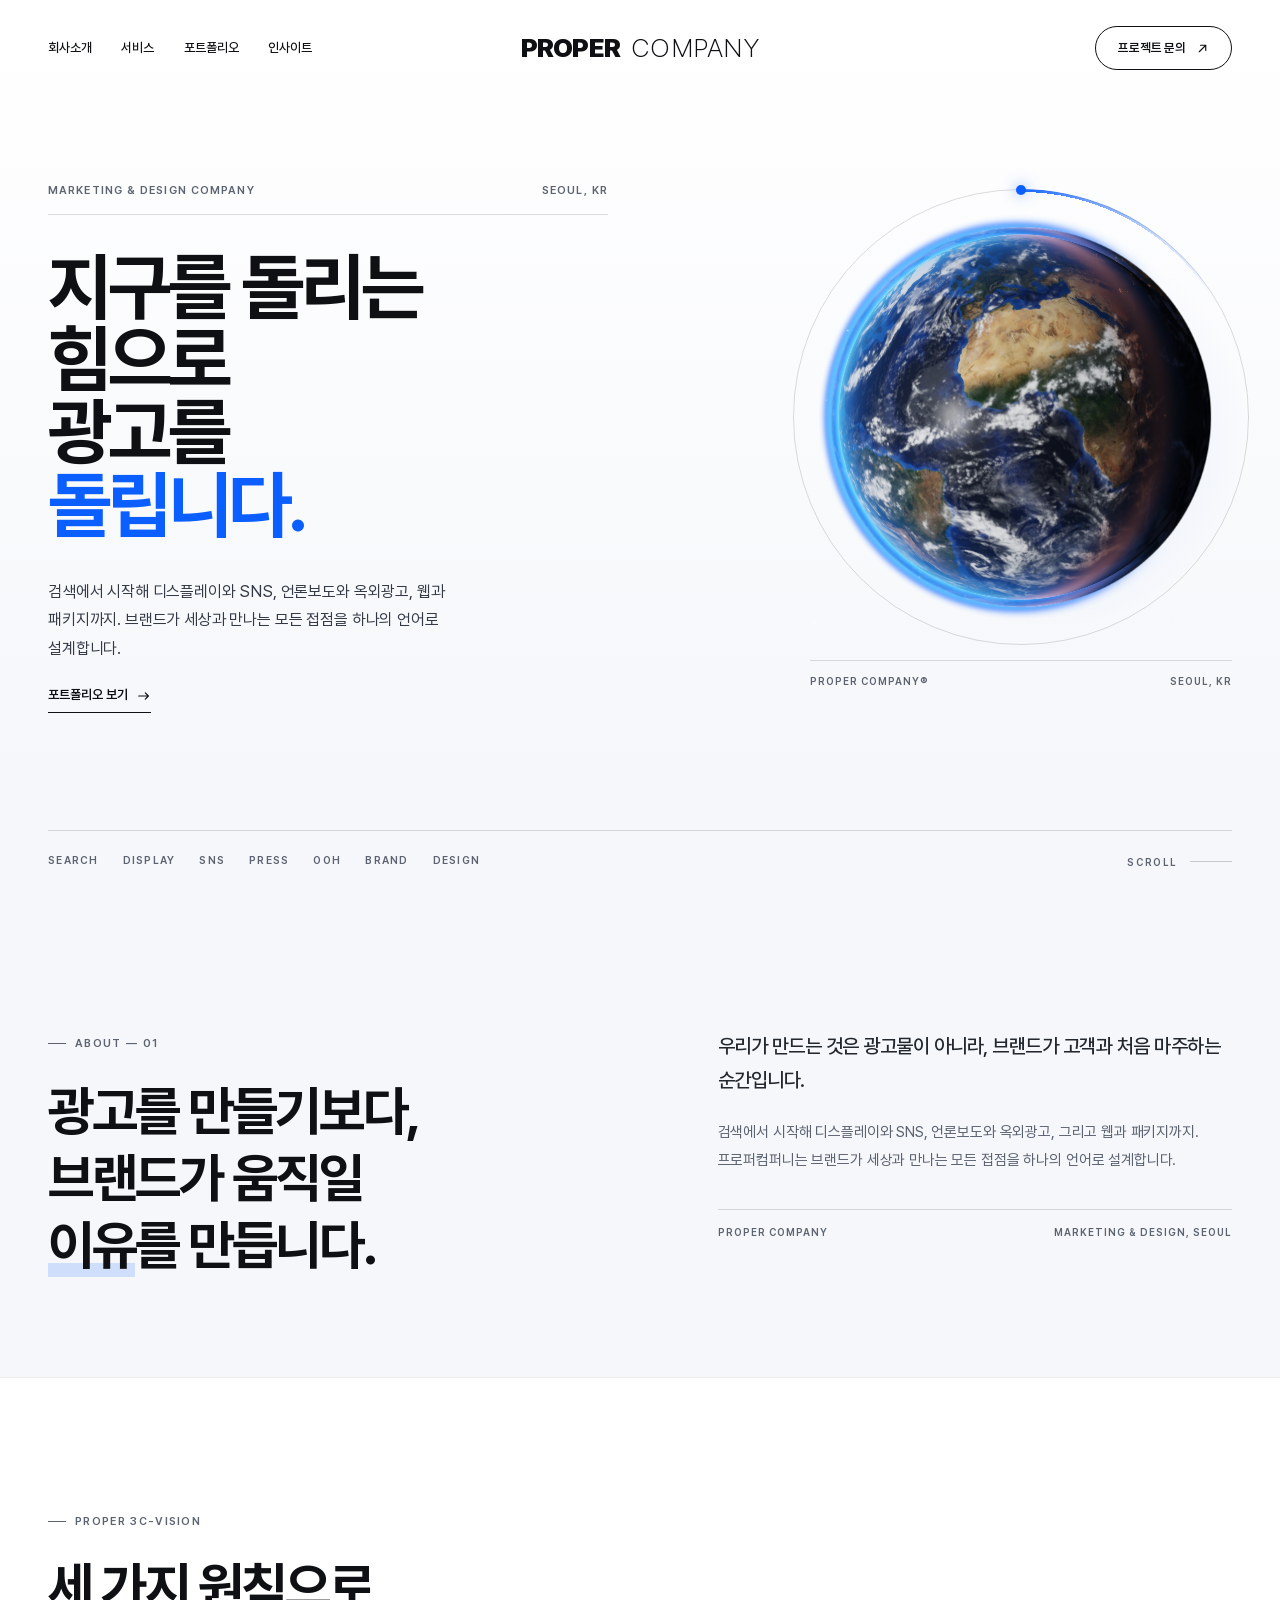
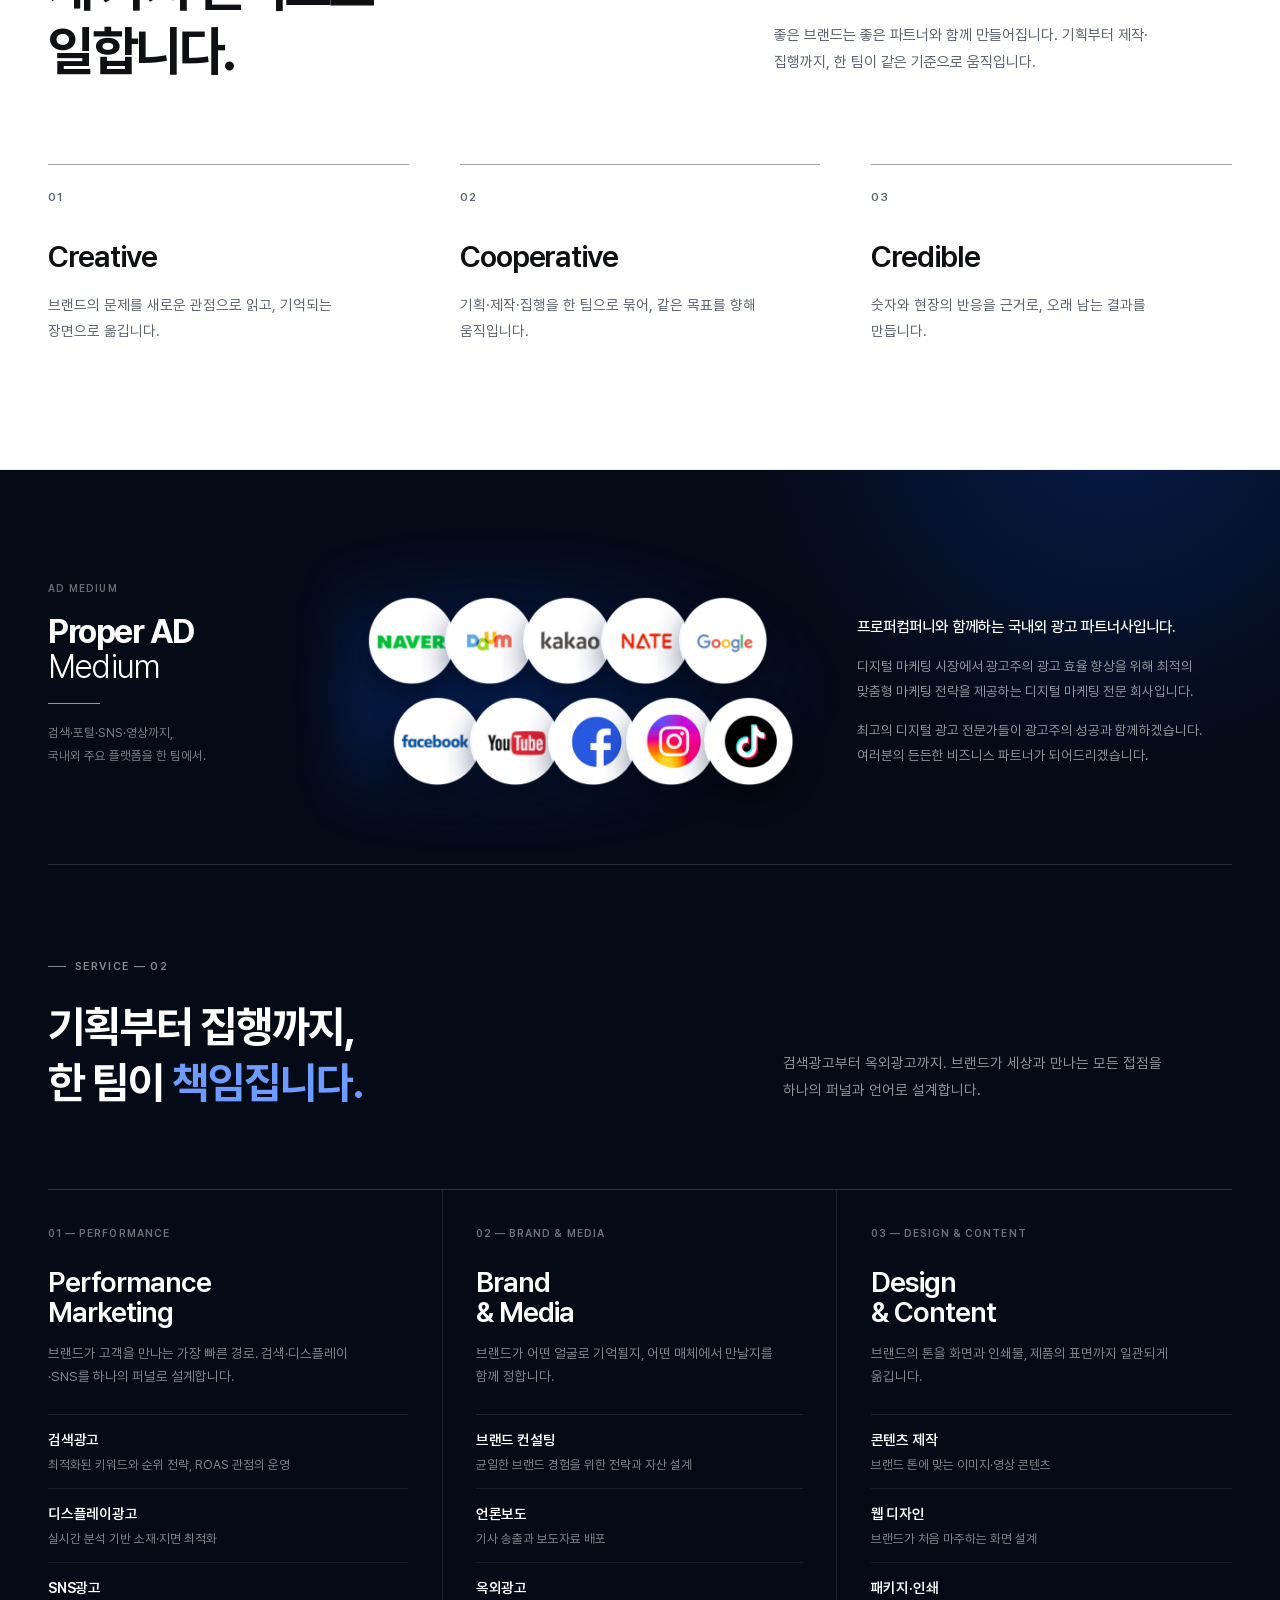
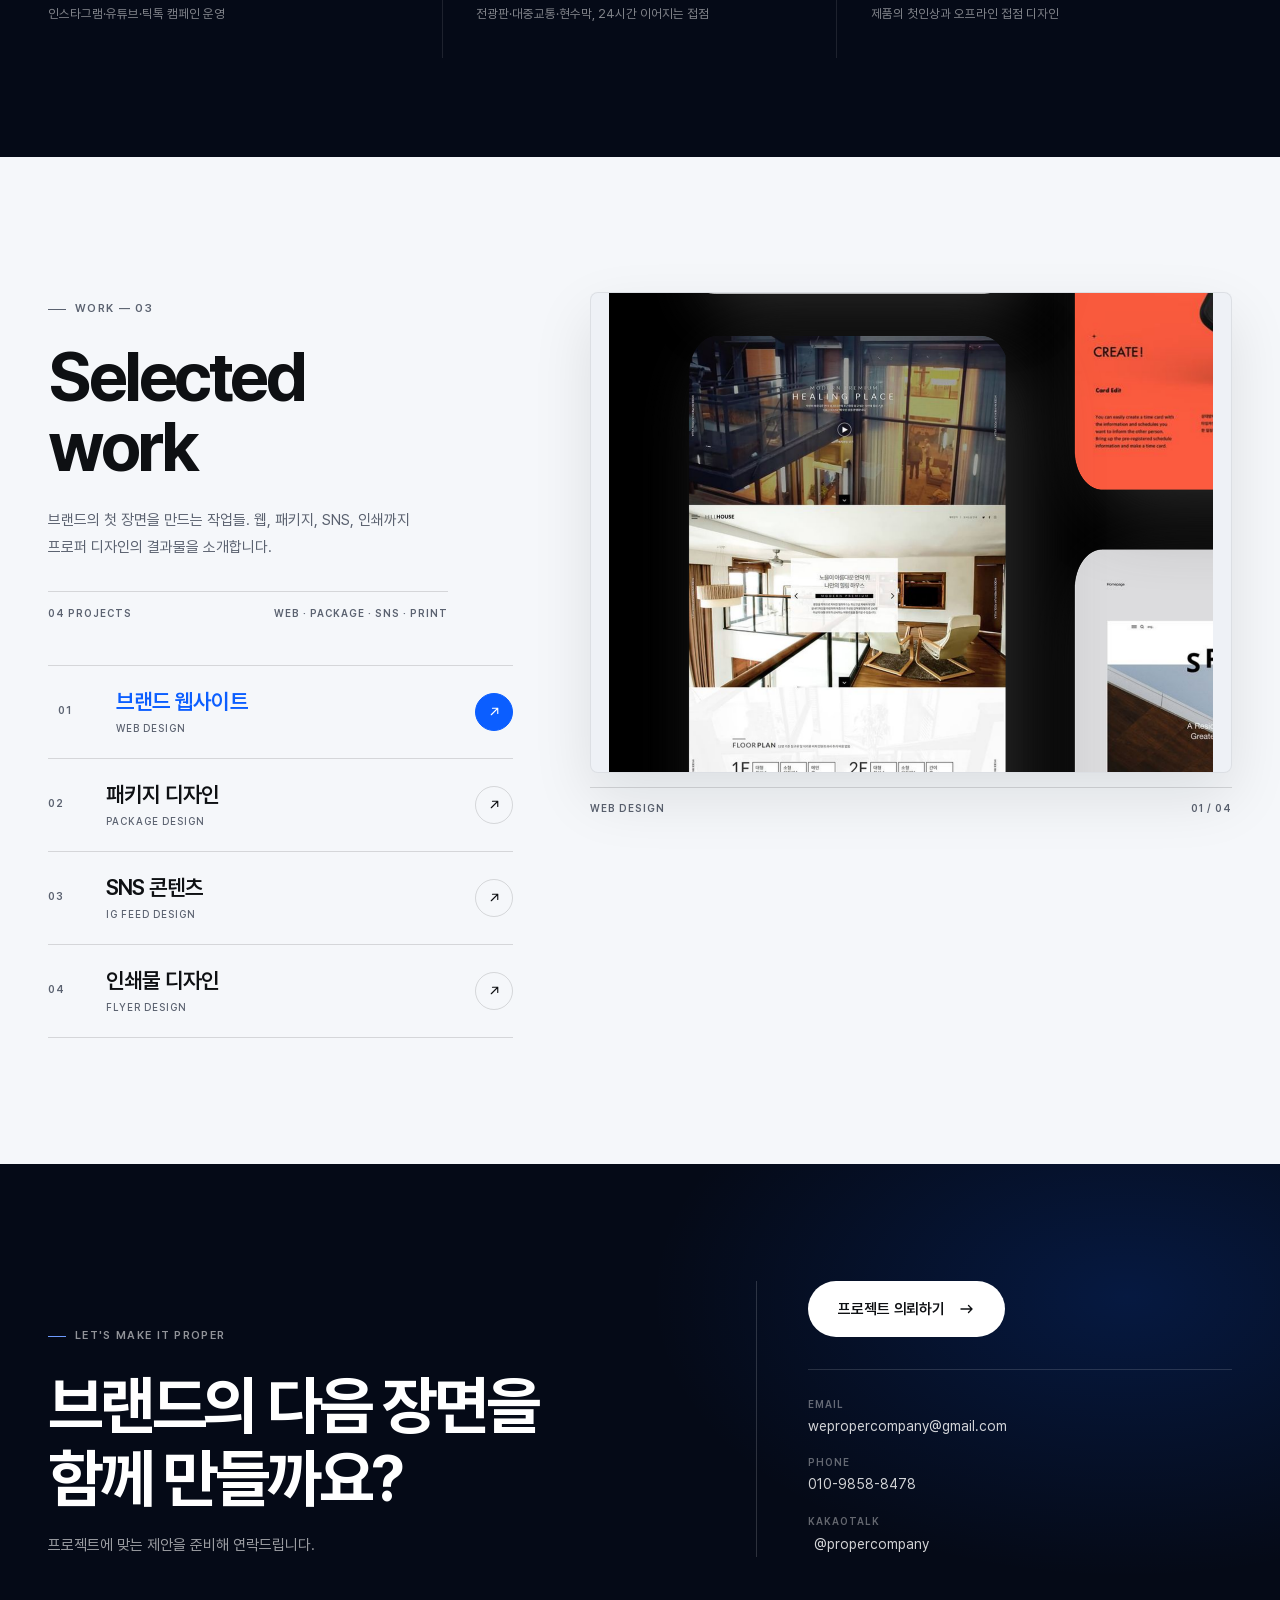
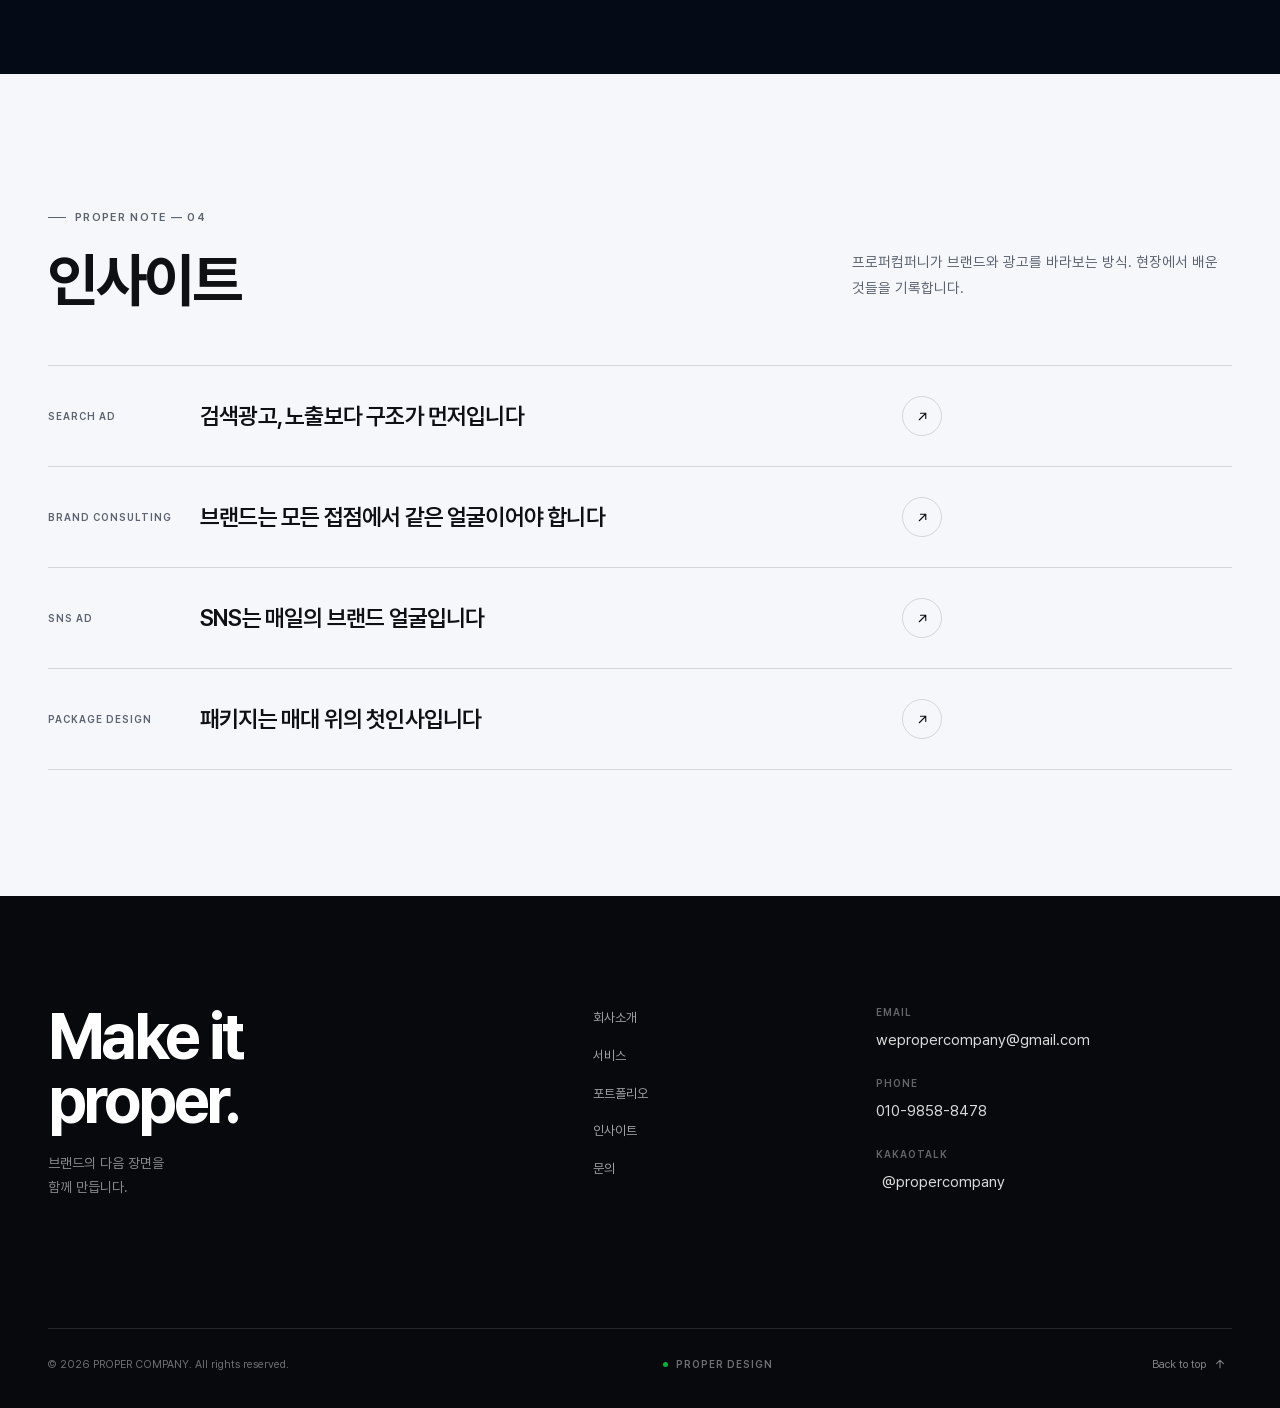
==== commit d4effd34: "Move AD Medium block above services, right after 3C-Vision Co-Authored-By: Claude Sonnet 5.5 <norepl" ====
--- a/index.html
+++ b/index.html
@@ -174,54 +174,7 @@
 
     <section class="services dark" id="services" data-od-id="services" data-header="dark" aria-labelledby="services-title">
       <div class="inner">
-        <div class="services__top">
-          <div class="services__intro reveal">
-            <span class="eyebrow">Service — 02</span>
-            <h2 class="services__statement" id="services-title">
-              기획부터 집행까지,<br>한 팀이 <em>책임집니다.</em>
-            </h2>
-          </div>
-          <p class="services__note reveal" style="--d:120ms">
-            검색광고부터 옥외광고까지. 브랜드가 세상과 만나는 모든 접점을 하나의 퍼널과 언어로 설계합니다.
-          </p>
-        </div>
-
-        <div class="service-list">
-          <article class="service reveal" data-od-id="service-performance">
-            <span class="service__index">01 — Performance</span>
-            <h3>Performance<br>Marketing</h3>
-            <p class="service__desc">브랜드가 고객을 만나는 가장 빠른 경로. 검색·디스플레이·SNS를 하나의 퍼널로 설계합니다.</p>
-            <ul class="service__items">
-              <li><strong>검색광고</strong><span>최적화된 키워드와 순위 전략, ROAS 관점의 운영</span></li>
-              <li><strong>디스플레이광고</strong><span>실시간 분석 기반 소재·지면 최적화</span></li>
-              <li><strong>SNS광고</strong><span>인스타그램·유튜브·틱톡 캠페인 운영</span></li>
-            </ul>
-          </article>
-
-          <article class="service reveal" style="--d:80ms" data-od-id="service-brand-media">
-            <span class="service__index">02 — Brand &amp; Media</span>
-            <h3>Brand<br>&amp; Media</h3>
-            <p class="service__desc">브랜드가 어떤 얼굴로 기억될지, 어떤 매체에서 만날지를 함께 정합니다.</p>
-            <ul class="service__items">
-              <li><strong>브랜드 컨설팅</strong><span>균일한 브랜드 경험을 위한 전략과 자산 설계</span></li>
-              <li><strong>언론보도</strong><span>기사 송출과 보도자료 배포</span></li>
-              <li><strong>옥외광고</strong><span>전광판·대중교통·현수막, 24시간 이어지는 접점</span></li>
-            </ul>
-          </article>
-
-          <article class="service reveal" style="--d:160ms" data-od-id="service-design">
-            <span class="service__index">03 — Design &amp; Content</span>
-            <h3>Design<br>&amp; Content</h3>
-            <p class="service__desc">브랜드의 톤을 화면과 인쇄물, 제품의 표면까지 일관되게 옮깁니다.</p>
-            <ul class="service__items">
-              <li><strong>콘텐츠 제작</strong><span>브랜드 톤에 맞는 이미지·영상 콘텐츠</span></li>
-              <li><strong>웹 디자인</strong><span>브랜드가 처음 마주하는 화면 설계</span></li>
-              <li><strong>패키지·인쇄</strong><span>제품의 첫인상과 오프라인 접점 디자인</span></li>
-            </ul>
-          </article>
-        </div>
-
-        <div class="media-band reveal" data-od-id="media-band">
+        <div class="media-band media-band--lead reveal" data-od-id="media-band">
           <div class="media-band__head">
             <span class="media-band__label">AD MEDIUM</span>
             <h3 class="media-band__title">Proper AD <span>Medium</span></h3>
@@ -253,6 +206,53 @@
             </div>
           </div>
         </div>
+
+        <div class="services__top">
+          <div class="services__intro reveal">
+            <span class="eyebrow">Service — 02</span>
+            <h2 class="services__statement" id="services-title">
+              기획부터 집행까지,<br>한 팀이 <em>책임집니다.</em>
+            </h2>
+          </div>
+          <p class="services__note reveal" style="--d:120ms">
+            검색광고부터 옥외광고까지. 브랜드가 세상과 만나는 모든 접점을 하나의 퍼널과 언어로 설계합니다.
+          </p>
+        </div>
+
+        <div class="service-list">
+          <article class="service reveal" data-od-id="service-performance">
+            <span class="service__index">01 — Performance</span>
+            <h3>Performance<br>Marketing</h3>
+            <p class="service__desc">브랜드가 고객을 만나는 가장 빠른 경로. 검색·디스플레이·SNS를 하나의 퍼널로 설계합니다.</p>
+            <ul class="service__items">
+              <li><strong>검색광고</strong><span>최적화된 키워드와 순위 전략, ROAS 관점의 운영</span></li>
+              <li><strong>디스플레이광고</strong><span>실시간 분석 기반 소재·지면 최적화</span></li>
+              <li><strong>SNS광고</strong><span>인스타그램·유튜브·틱톡 캠페인 운영</span></li>
+            </ul>
+          </article>
+
+          <article class="service reveal" style="--d:80ms" data-od-id="service-brand-media">
+            <span class="service__index">02 — Brand &amp; Media</span>
+            <h3>Brand<br>&amp; Media</h3>
+            <p class="service__desc">브랜드가 어떤 얼굴로 기억될지, 어떤 매체에서 만날지를 함께 정합니다.</p>
+            <ul class="service__items">
+              <li><strong>브랜드 컨설팅</strong><span>균일한 브랜드 경험을 위한 전략과 자산 설계</span></li>
+              <li><strong>언론보도</strong><span>기사 송출과 보도자료 배포</span></li>
+              <li><strong>옥외광고</strong><span>전광판·대중교통·현수막, 24시간 이어지는 접점</span></li>
+            </ul>
+          </article>
+
+          <article class="service reveal" style="--d:160ms" data-od-id="service-design">
+            <span class="service__index">03 — Design &amp; Content</span>
+            <h3>Design<br>&amp; Content</h3>
+            <p class="service__desc">브랜드의 톤을 화면과 인쇄물, 제품의 표면까지 일관되게 옮깁니다.</p>
+            <ul class="service__items">
+              <li><strong>콘텐츠 제작</strong><span>브랜드 톤에 맞는 이미지·영상 콘텐츠</span></li>
+              <li><strong>웹 디자인</strong><span>브랜드가 처음 마주하는 화면 설계</span></li>
+              <li><strong>패키지·인쇄</strong><span>제품의 첫인상과 오프라인 접점 디자인</span></li>
+            </ul>
+          </article>
+        </div>
       </div>
     </section>
 
--- a/assets/css/proper.css
+++ b/assets/css/proper.css
@@ -1087,6 +1087,16 @@
   border-top: 1px solid rgba(255, 255, 255, 0.14);
 }
 
+/* Leads the services section: no top rule, a divider below before the service intro. */
+.media-band--lead {
+  margin-top: 0;
+  margin-bottom: clamp(56px, 7vw, 84px);
+  padding-top: 0;
+  padding-bottom: clamp(40px, 5vw, 60px);
+  border-top: 0;
+  border-bottom: 1px solid rgba(255, 255, 255, 0.14);
+}
+
 .media-band__head {
   display: flex;
   flex-direction: column;
@@ -2526,11 +2536,18 @@
   }
 
   .hero__visual {
+    justify-content: center;
     gap: 18px;
   }
 
   .hero__orb {
-    width: 190px;
+    width: min(78vw, 340px);
+  }
+
+  .hero__visual::before {
+    inset: 50% auto auto 50%;
+    width: 96%;
+    transform: translate(-50%, -50%);
   }
 
   .hero__caption {
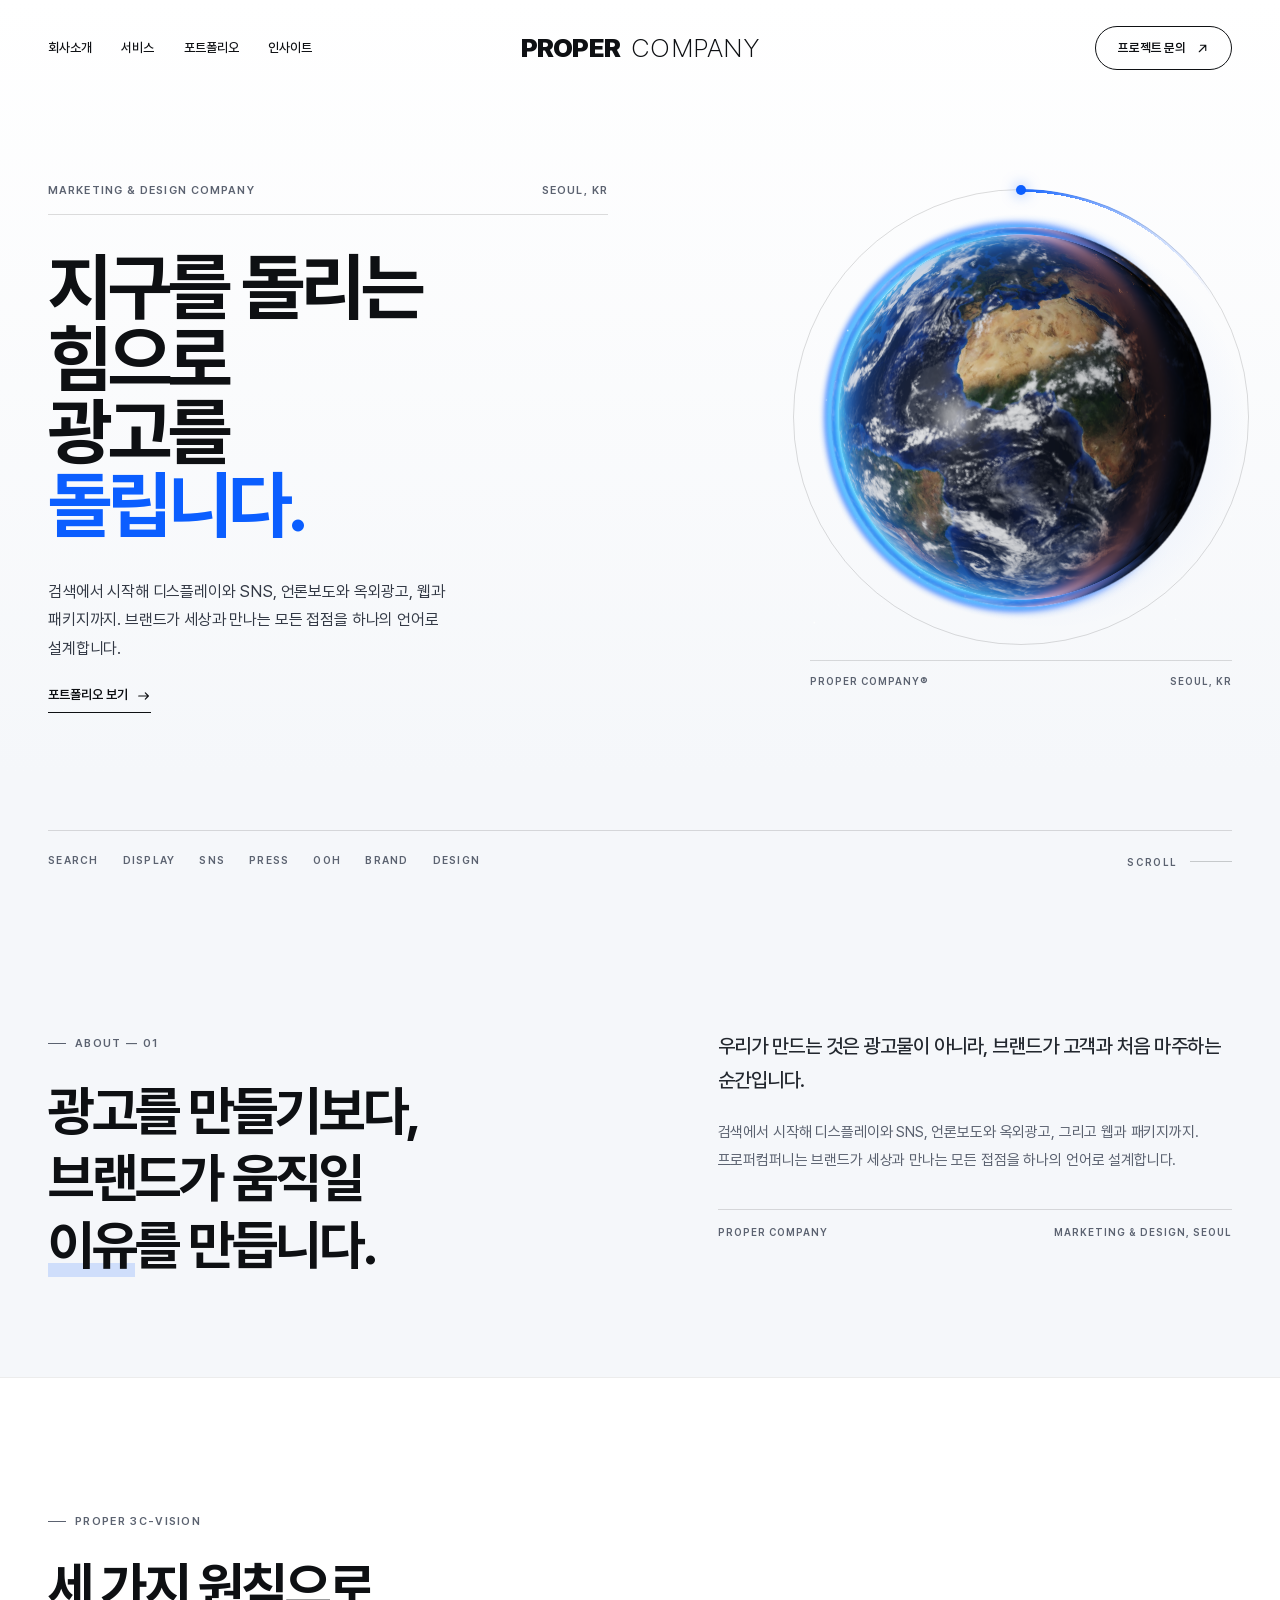
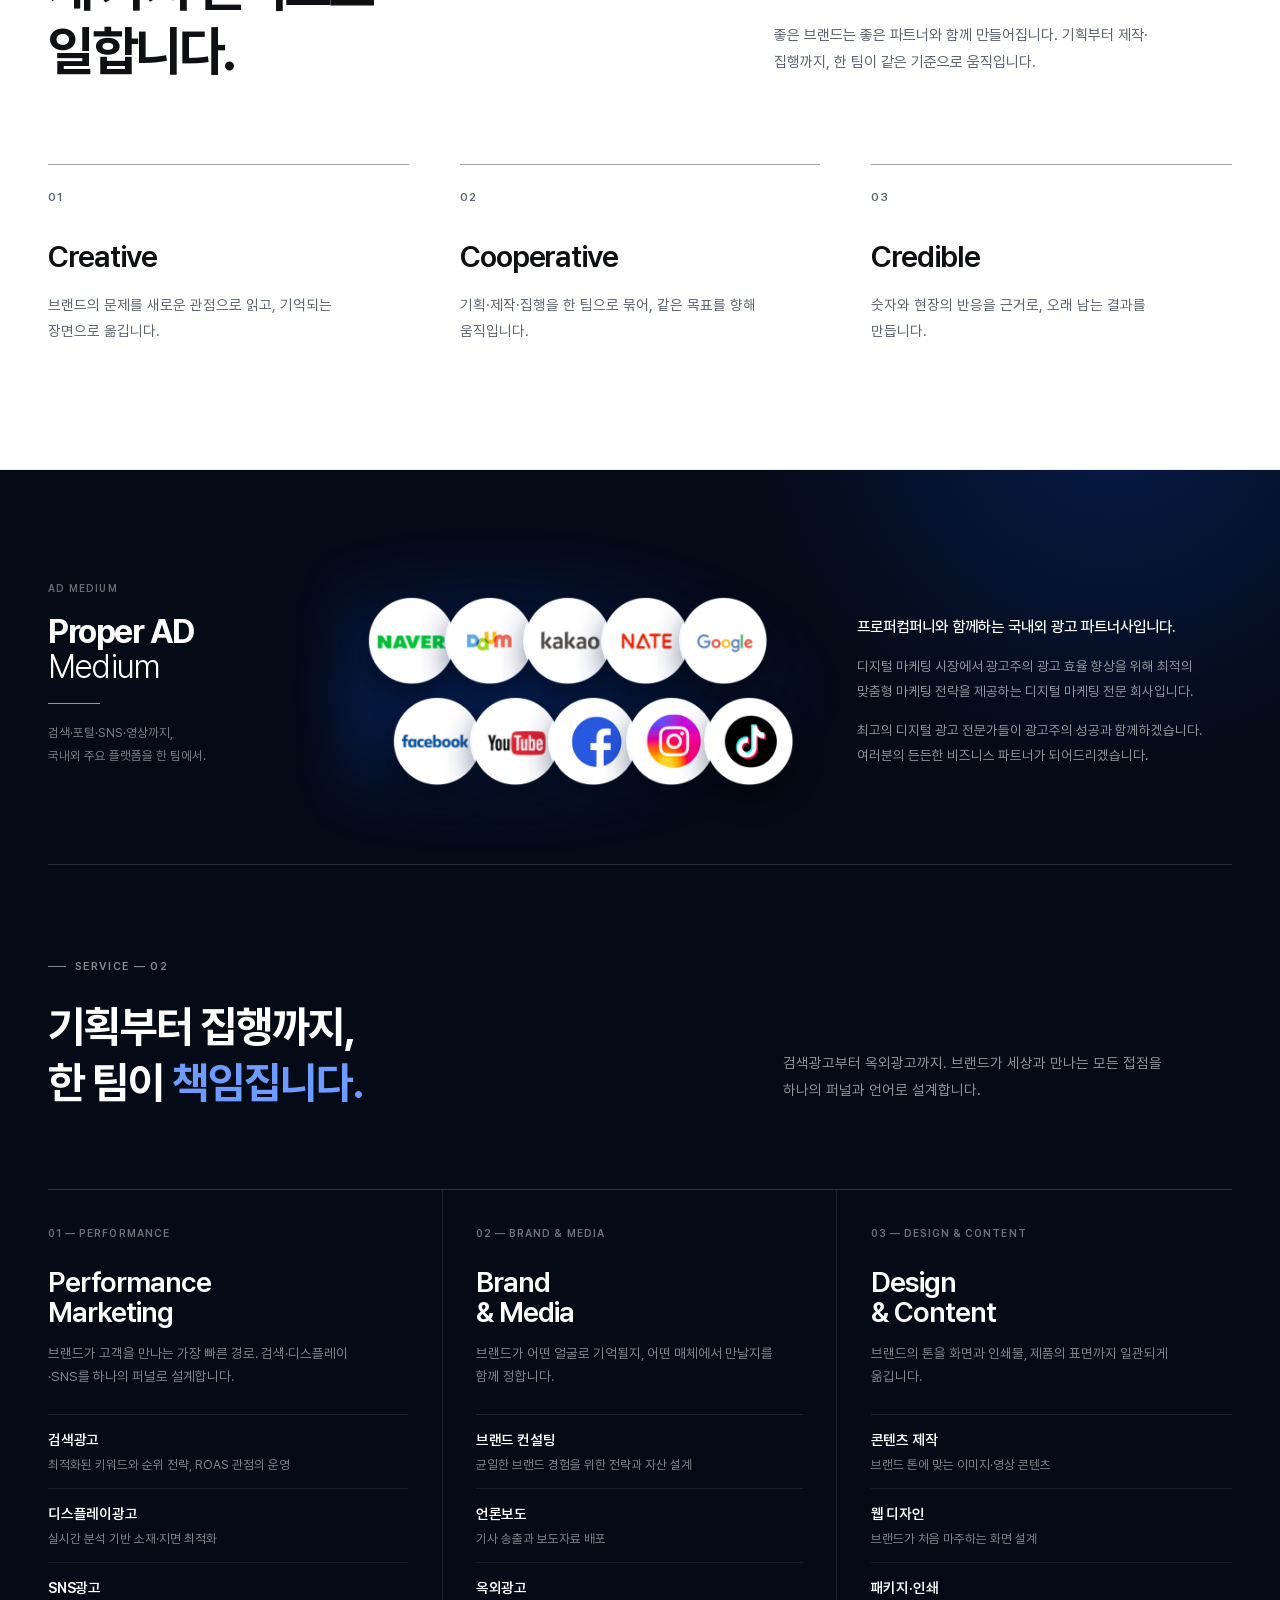
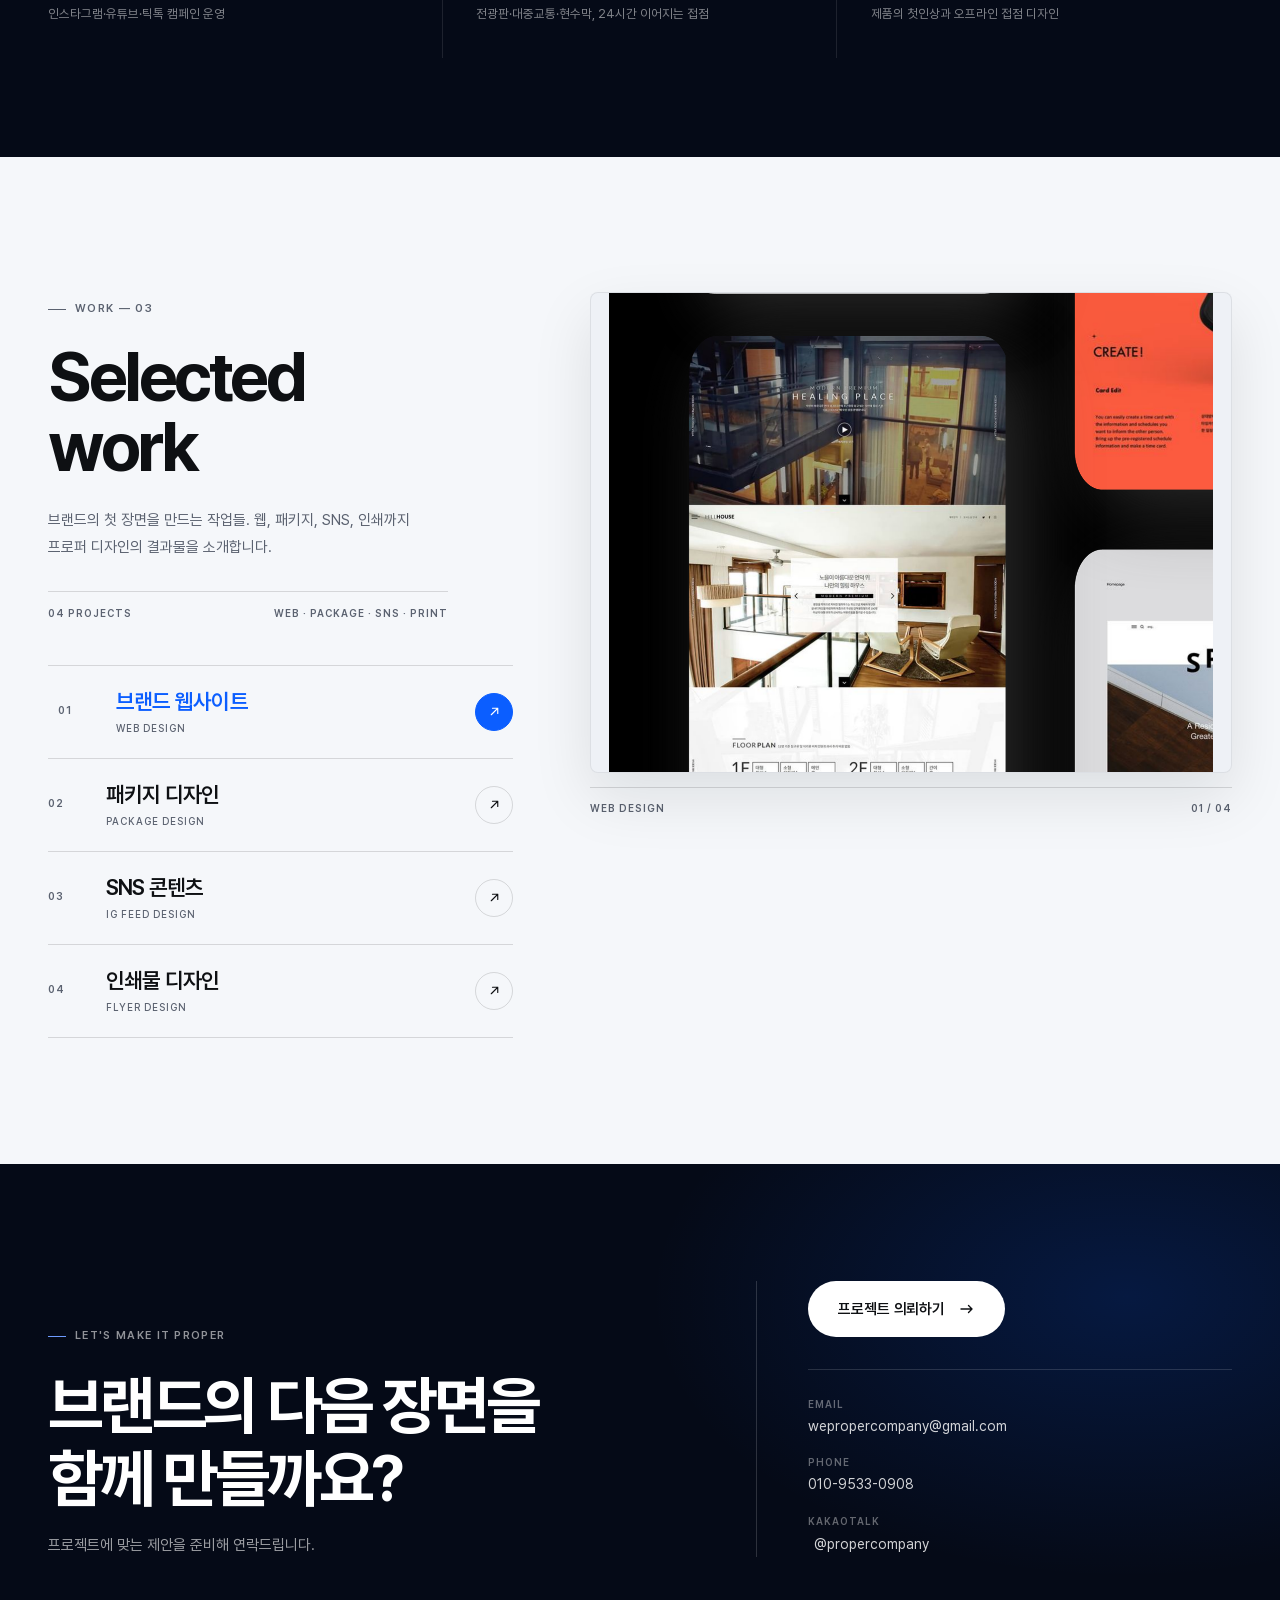
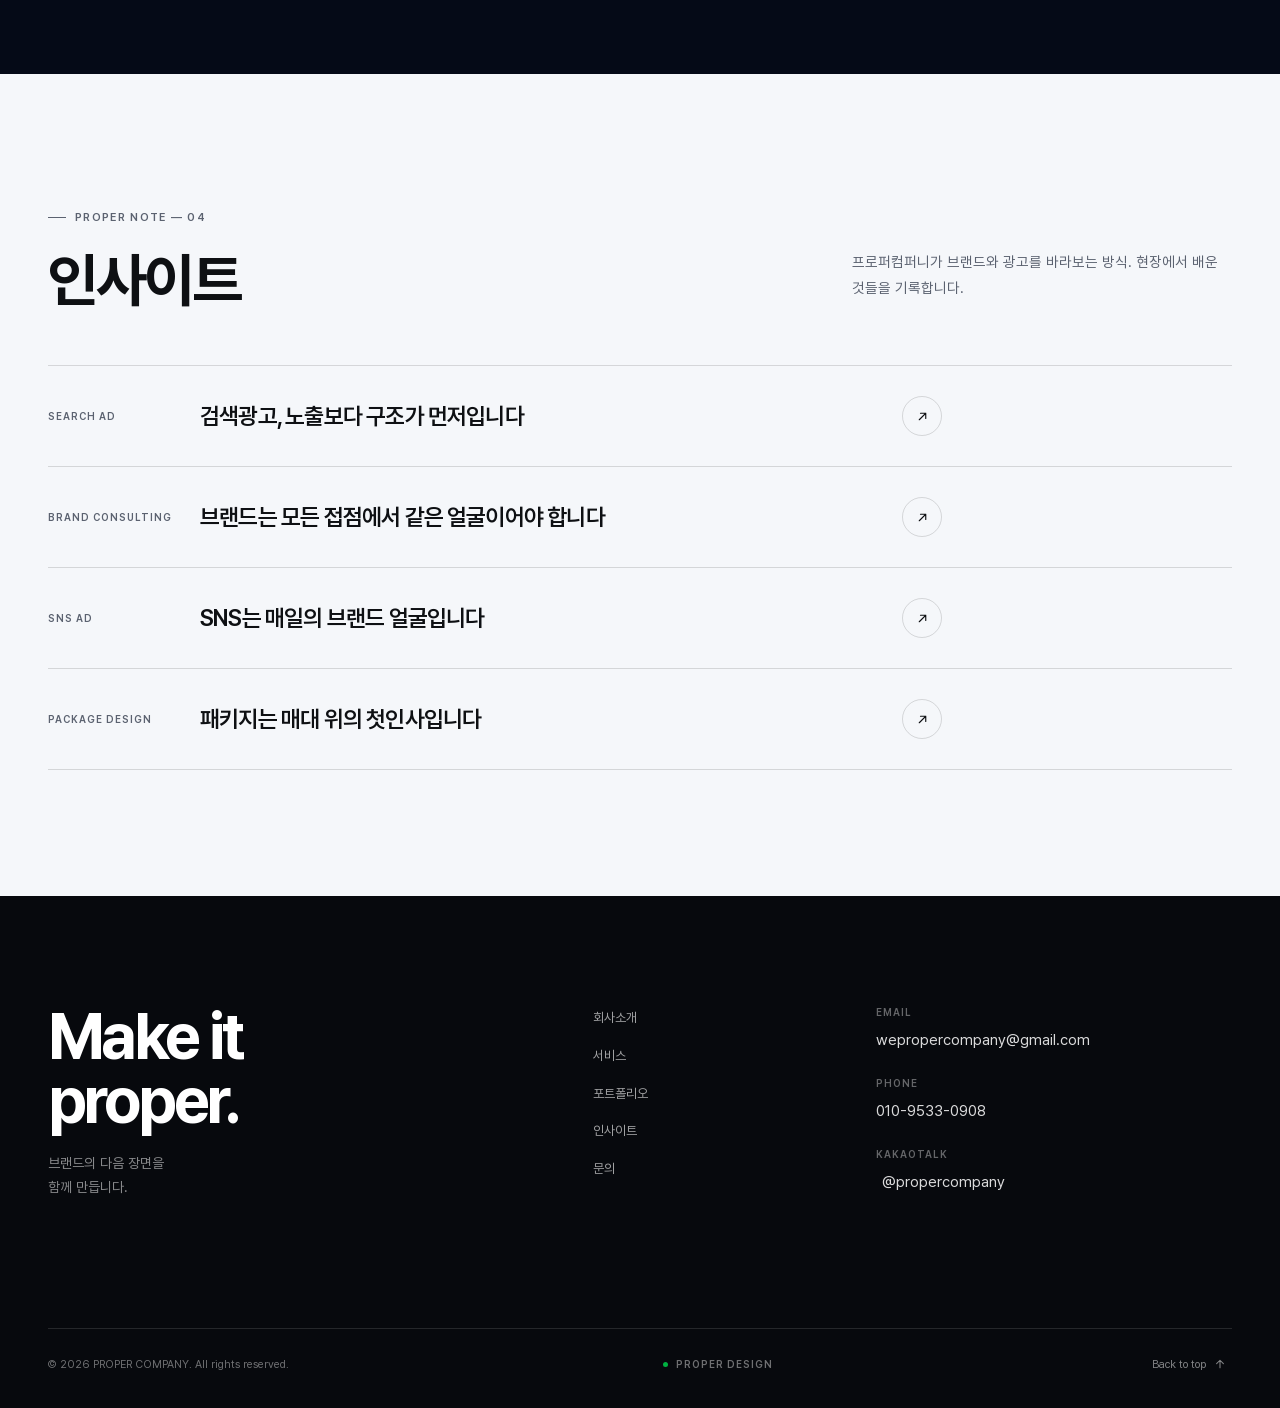
==== commit 042e57f5: "Set KakaoTalk/OG preview image to hero; update contact number Co-Authored-By: Claude Sonnet 5.5 <nor" ====
--- a/index.html
+++ b/index.html
@@ -8,9 +8,13 @@
   <meta property="og:site_name" content="PROPER COMPANY">
   <meta property="og:title" content="PROPER COMPANY — 종합광고대행사 프로퍼컴퍼니">
   <meta property="og:description" content="검색광고부터 디스플레이, SNS, 언론보도, 옥외광고, 브랜드 컨설팅과 디자인까지. 브랜드가 세상과 만나는 모든 접점을 설계합니다.">
-  <meta property="og:image" content="assets/images/proper/work-web.png">
+  <meta property="og:url" content="https://proper-company.vercel.app/">
+  <meta property="og:image" content="https://proper-company.vercel.app/assets/images/proper/og.jpg">
+  <meta property="og:image:width" content="1200">
+  <meta property="og:image:height" content="630">
   <meta property="og:locale" content="ko_KR">
   <meta name="twitter:card" content="summary_large_image">
+  <meta name="twitter:image" content="https://proper-company.vercel.app/assets/images/proper/og.jpg">
   <meta name="theme-color" content="#050A17">
   <title>PROPER COMPANY — 종합광고대행사 프로퍼컴퍼니</title>
   <link rel="stylesheet" href="assets/css/proper.css">
@@ -59,7 +63,7 @@
     </nav>
     <div class="mobile-menu__contact">
       <a href="mailto:wepropercompany@gmail.com">wepropercompany@gmail.com</a>
-      <a href="tel:01098588478">010-9858-8478</a>
+      <a href="tel:01095330908">010-9533-0908</a>
       <span>카카오톡 @propercompany</span>
     </div>
   </div>
@@ -357,7 +361,7 @@
             </div>
             <div>
               <span>Phone</span>
-              <a href="tel:01098588478">010-9858-8478</a>
+              <a href="tel:01095330908">010-9533-0908</a>
             </div>
             <div>
               <span>KakaoTalk</span>
@@ -455,7 +459,7 @@
           </div>
           <div>
             <span>Phone</span>
-            <a href="tel:01098588478">010-9858-8478</a>
+            <a href="tel:01095330908">010-9533-0908</a>
           </div>
           <div>
             <span>KakaoTalk</span>
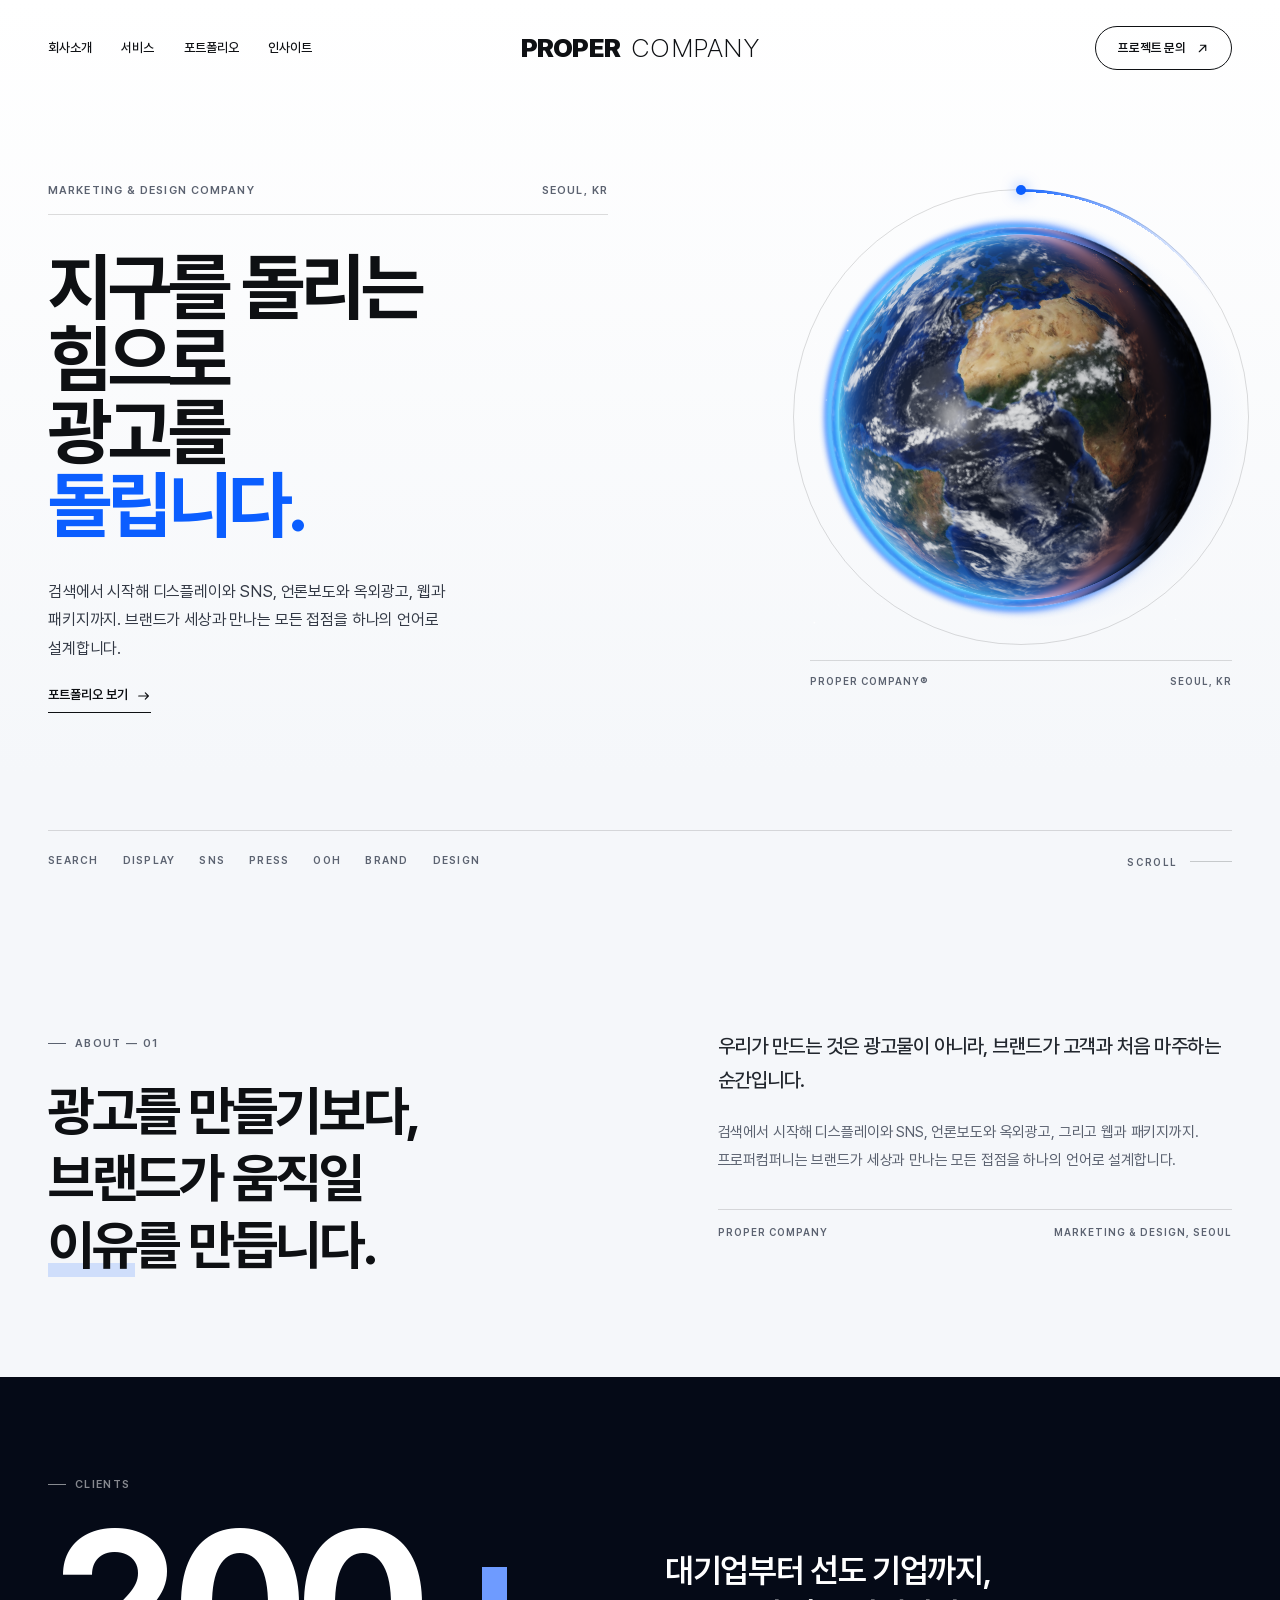
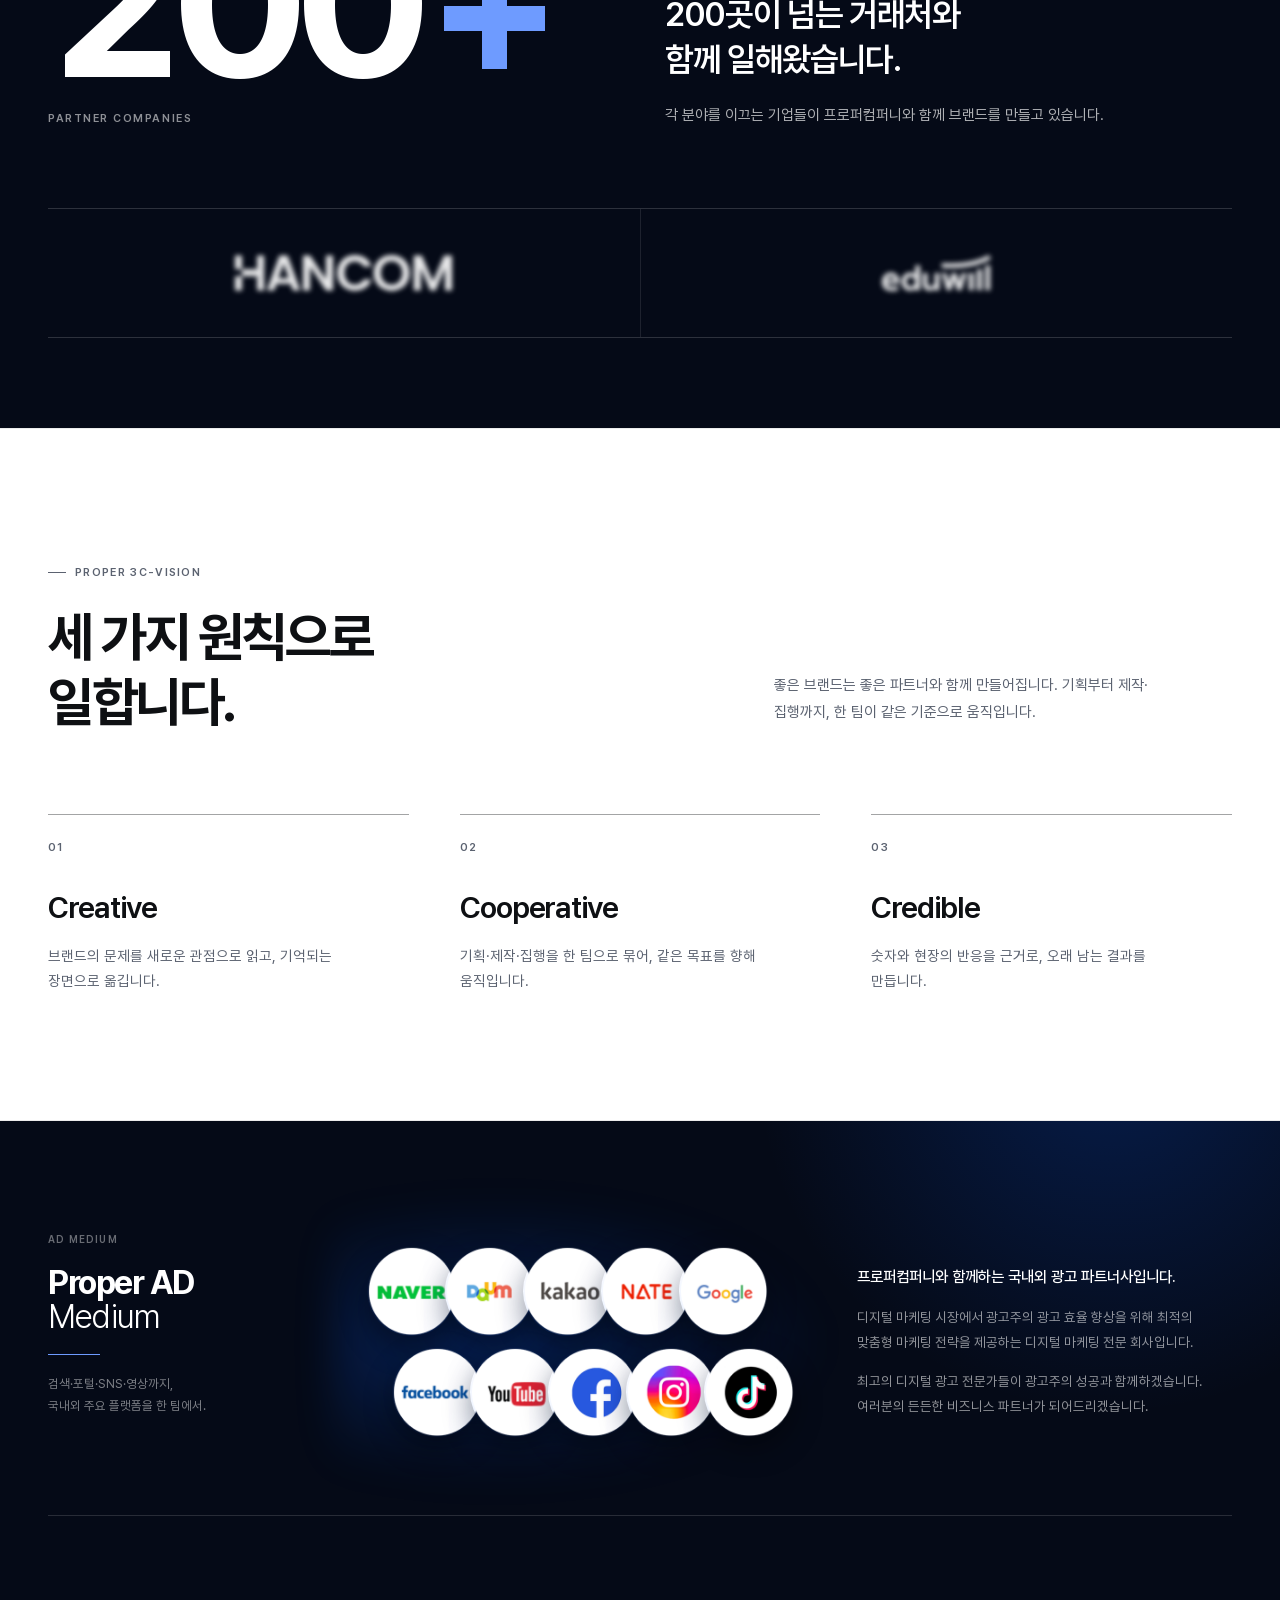
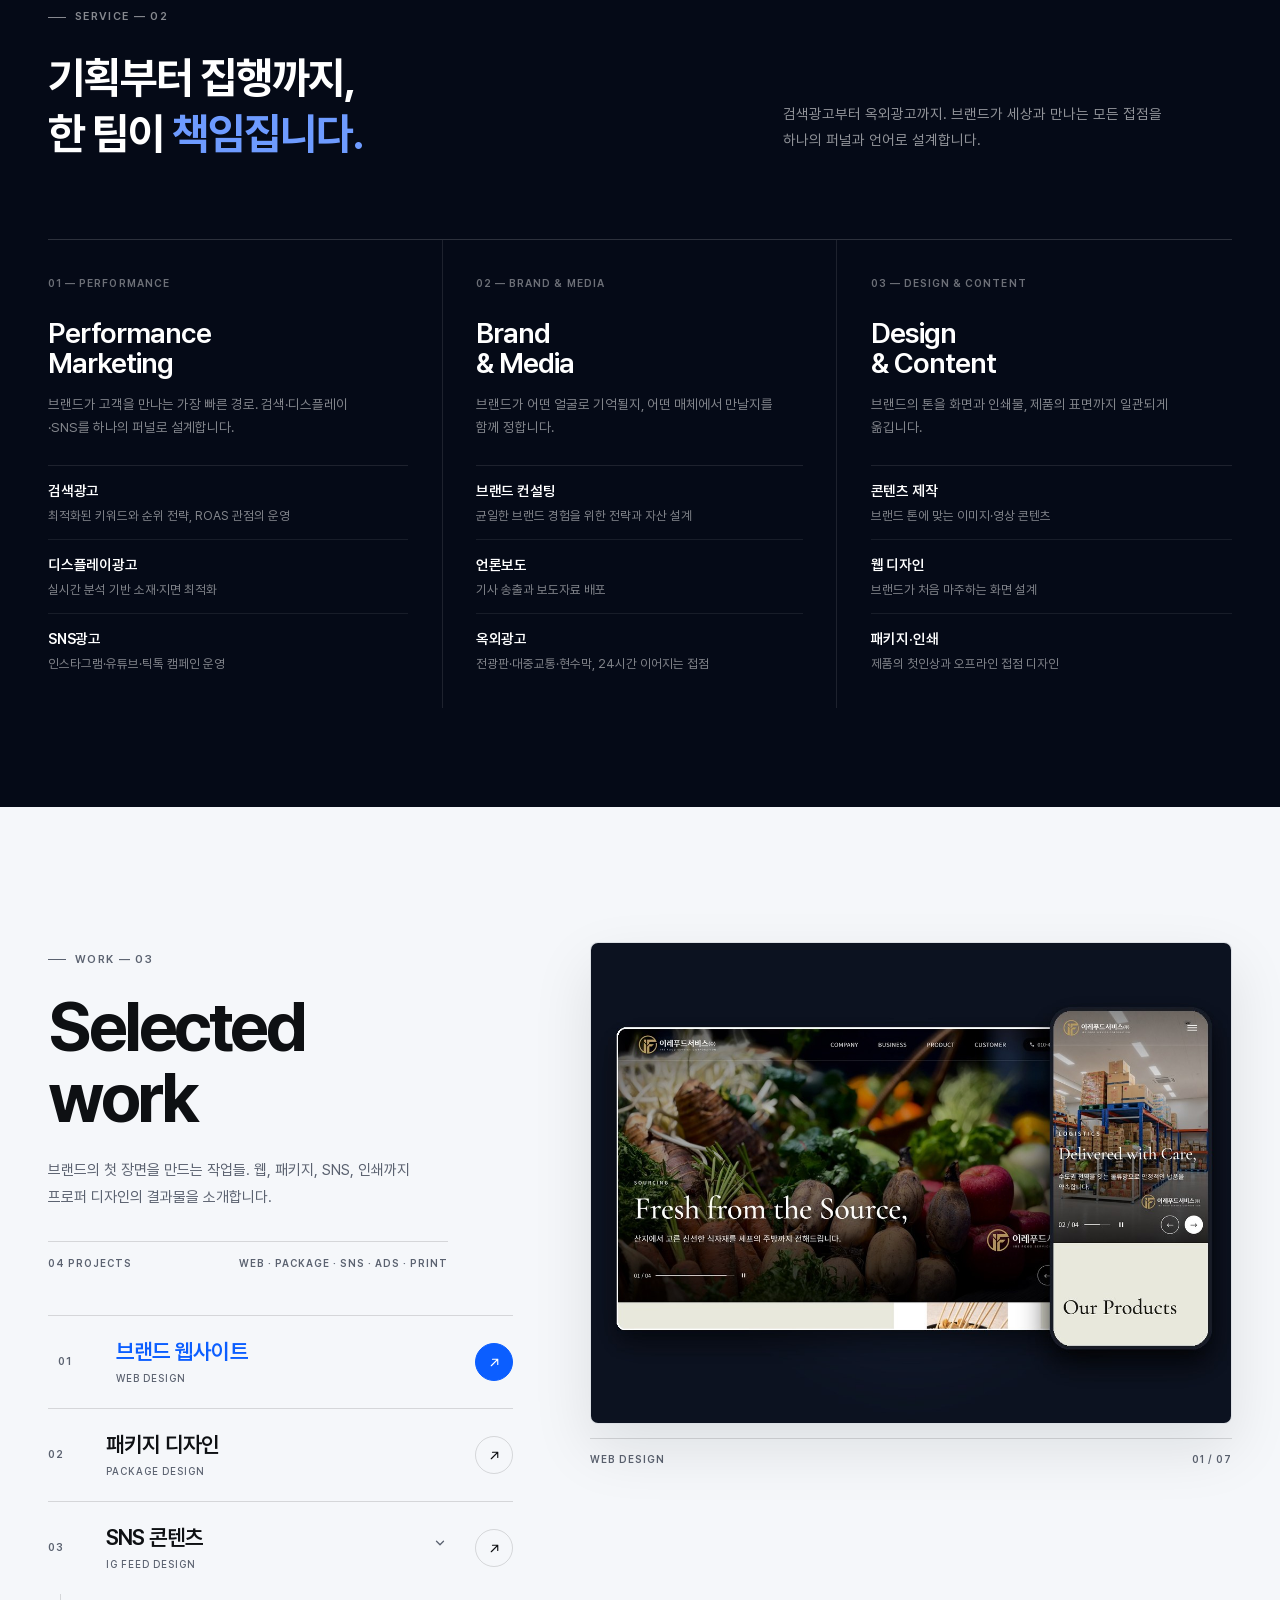
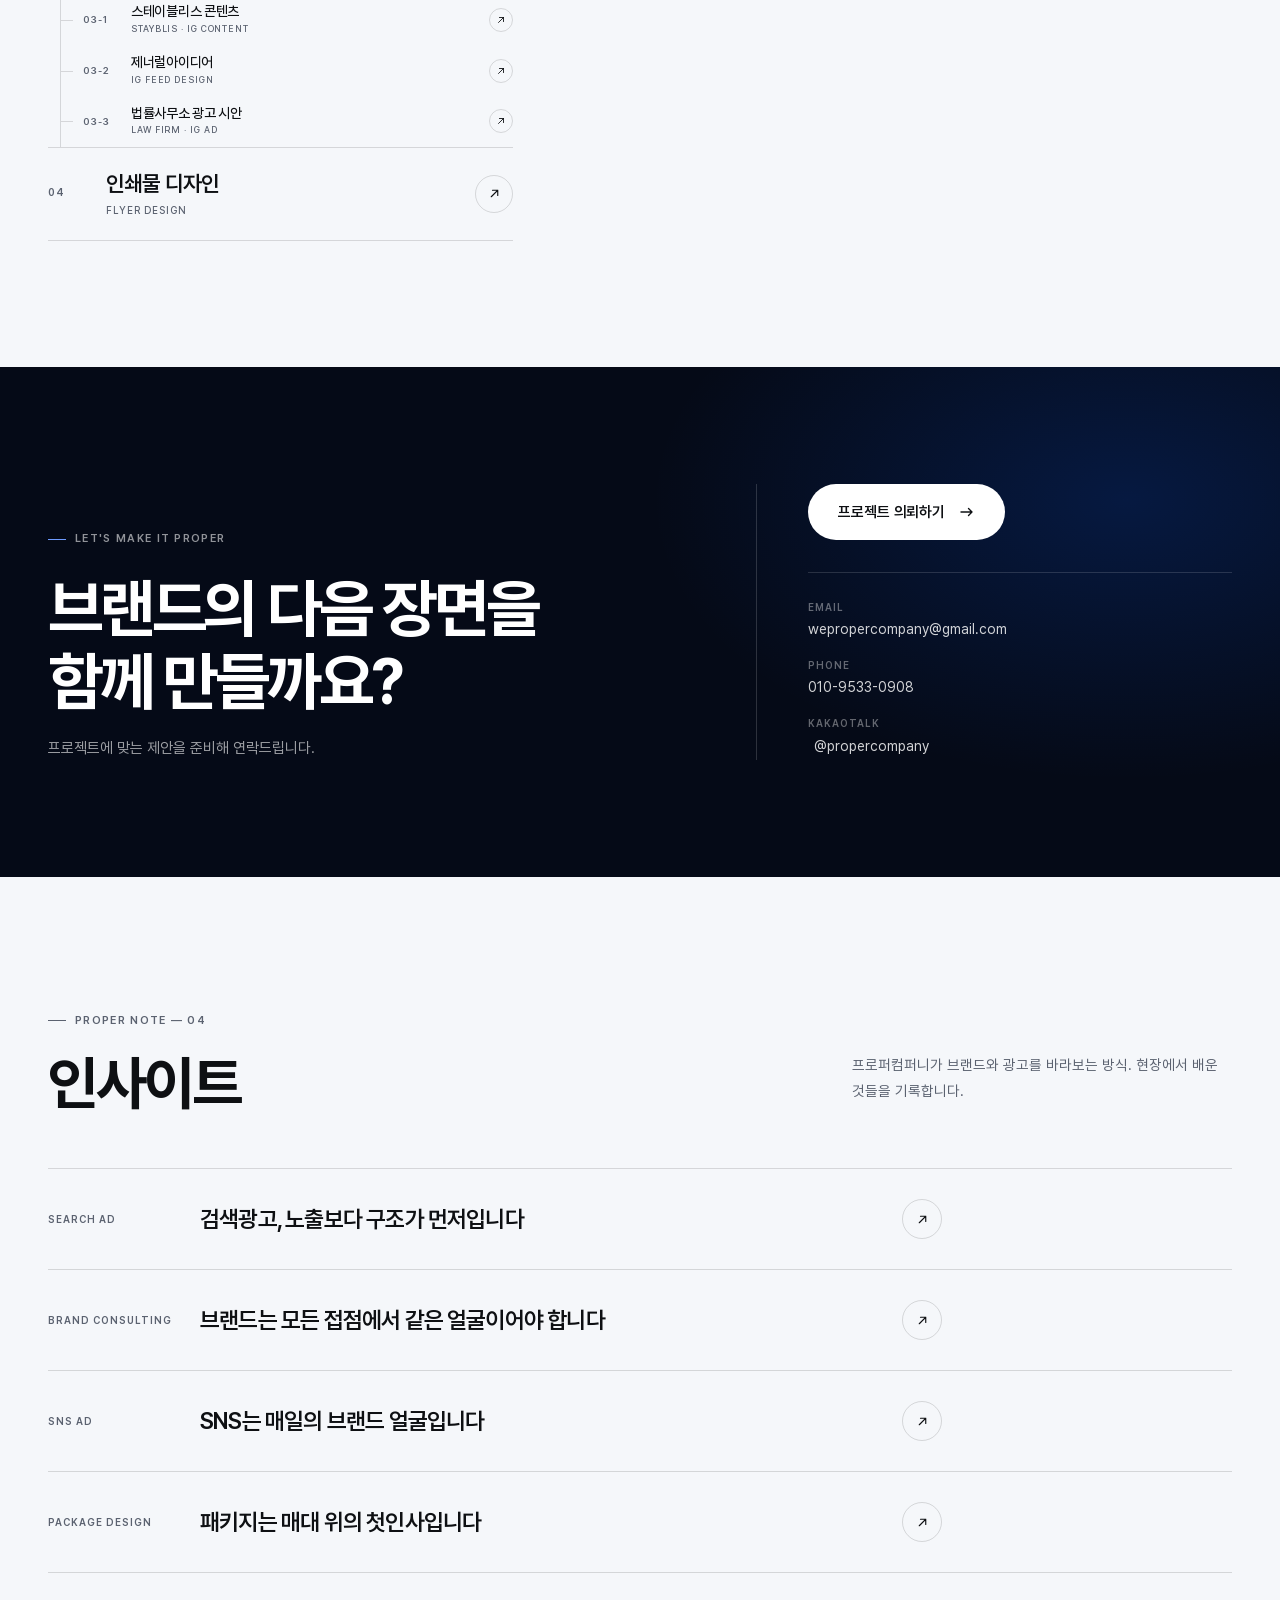
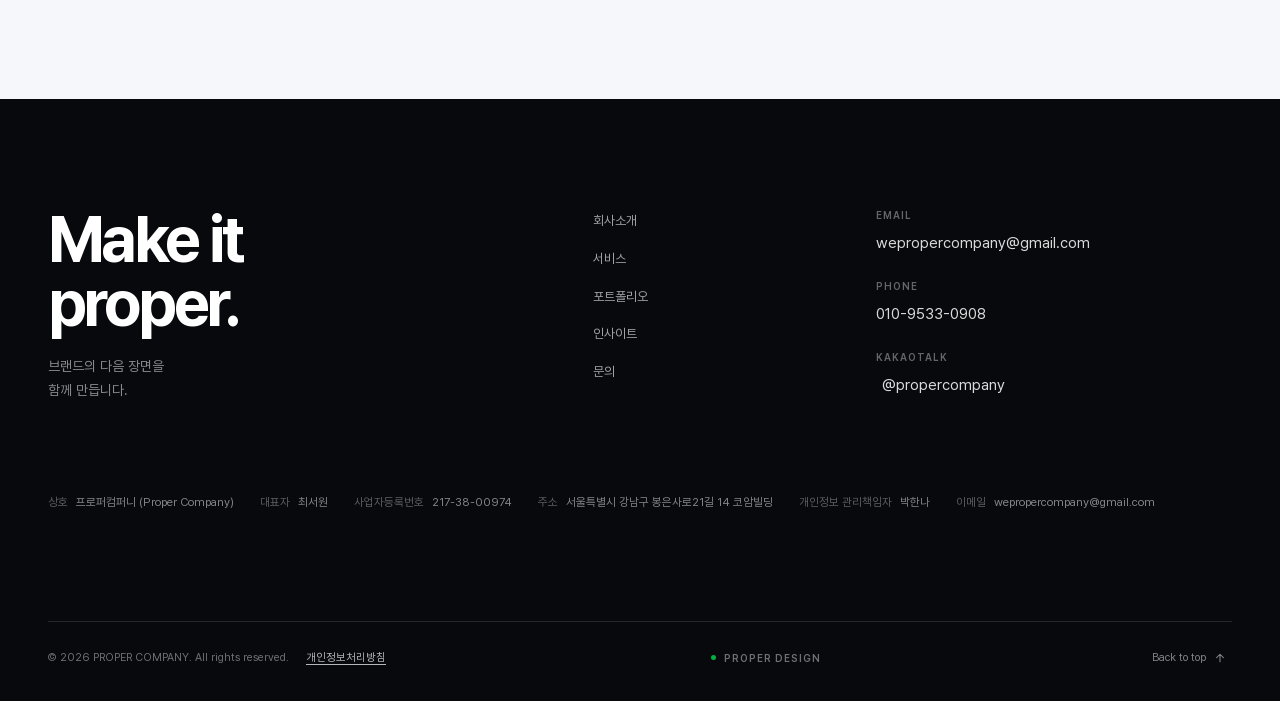
==== commit 253e68cf: "Update portfolio, mobile hook sections, clients, business info and privacy policy - Portfolio: new w" ====
--- a/index.html
+++ b/index.html
@@ -120,6 +120,9 @@
           <i aria-hidden="true"></i>
         </a>
       </div>
+      <div class="hero__reel" aria-hidden="true">
+        <ul class="hero__reel-track"><li><img src="assets/images/proper/reel/web.jpg" alt="" width="480" height="360" loading="lazy" decoding="async"></li><li><img src="assets/images/proper/reel/igfeed.jpg" alt="" width="480" height="360" loading="lazy" decoding="async"></li><li><img src="assets/images/proper/reel/stayblis.jpg" alt="" width="480" height="360" loading="lazy" decoding="async"></li><li><img src="assets/images/proper/reel/package.jpg" alt="" width="480" height="360" loading="lazy" decoding="async"></li><li><img src="assets/images/proper/reel/law.jpg" alt="" width="480" height="360" loading="lazy" decoding="async"></li><li><img src="assets/images/proper/reel/general.jpg" alt="" width="480" height="360" loading="lazy" decoding="async"></li><li><img src="assets/images/proper/reel/web.jpg" alt="" width="480" height="360" loading="lazy" decoding="async"></li><li><img src="assets/images/proper/reel/igfeed.jpg" alt="" width="480" height="360" loading="lazy" decoding="async"></li><li><img src="assets/images/proper/reel/stayblis.jpg" alt="" width="480" height="360" loading="lazy" decoding="async"></li><li><img src="assets/images/proper/reel/package.jpg" alt="" width="480" height="360" loading="lazy" decoding="async"></li><li><img src="assets/images/proper/reel/law.jpg" alt="" width="480" height="360" loading="lazy" decoding="async"></li><li><img src="assets/images/proper/reel/general.jpg" alt="" width="480" height="360" loading="lazy" decoding="async"></li></ul>
+      </div>
     </section>
 
     <section class="prologue" id="about" data-od-id="prologue" aria-labelledby="prologue-title">
@@ -141,6 +144,40 @@
           </div>
         </div>
       </div>
+
+      <div class="inner prologue__extra">
+        <div class="prologue__stack reveal" aria-hidden="true">
+          <img class="c1" src="assets/images/proper/reel/web.jpg" alt="" width="480" height="360" loading="lazy">
+          <img class="c2" src="assets/images/proper/reel/igfeed.jpg" alt="" width="480" height="360" loading="lazy">
+          <img class="c3" src="assets/images/proper/reel/package.jpg" alt="" width="480" height="360" loading="lazy">
+        </div>
+        <ul class="prologue__stats reveal" style="--d:120ms">
+          <li><strong data-count="7">07</strong><span>Disciplines</span></li>
+          <li><strong data-count="10">10</strong><span>Platforms</span></li>
+          <li><strong data-count="1">01</strong><span>One Team</span></li>
+        </ul>
+      </div>
+    </section>
+
+    <section class="clients dark" id="clients" data-od-id="clients" data-header="dark" aria-labelledby="clients-title">
+      <div class="inner">
+        <div class="clients__grid">
+          <div class="clients__stat reveal">
+            <span class="eyebrow">Clients</span>
+            <p class="clients__num" aria-label="200곳 이상"><b data-count="200">200</b><i aria-hidden="true">+</i></p>
+            <p class="clients__label">Partner companies</p>
+          </div>
+          <div class="clients__copy reveal" style="--d:120ms">
+            <h2 id="clients-title">대기업부터 선도 기업까지,<br>200곳이 넘는 거래처와<br>함께 일해왔습니다.</h2>
+            <p>각 분야를 이끄는 기업들이 프로퍼컴퍼니와 함께 브랜드를 만들고 있습니다.</p>
+          </div>
+        </div>
+
+        <ul class="clients__logos reveal" style="--d:200ms" aria-label="주요 거래처">
+          <li><img src="assets/images/proper/clients/client-01.svg" alt="거래처 로고" width="1000" height="166" loading="lazy"></li>
+          <li><img src="assets/images/proper/clients/client-02.png" alt="거래처 로고" width="954" height="315" loading="lazy"></li>
+        </ul>
+      </div>
     </section>
 
     <section class="vision" data-od-id="vision" aria-labelledby="vision-title">
@@ -158,16 +195,19 @@
 
         <div class="vision__grid">
           <article class="vision__item reveal" data-od-id="vision-creative">
+            <span class="vision__icon"><svg viewBox="0 0 24 24" fill="none" aria-hidden="true"><path d="M12 3l1.8 5.2L19 10l-5.2 1.8L12 17l-1.8-5.2L5 10l5.2-1.8L12 3z" stroke="currentColor" stroke-width="1.5" stroke-linejoin="round"/><path d="M18.5 16l.7 2 2 .7-2 .7-.7 2-.7-2-2-.7 2-.7.7-2z" stroke="currentColor" stroke-width="1.3" stroke-linejoin="round"/></svg></span>
             <span class="vision__index">01</span>
             <h3>Creative</h3>
             <p>브랜드의 문제를 새로운 관점으로 읽고, 기억되는 장면으로 옮깁니다.</p>
           </article>
           <article class="vision__item reveal" style="--d:80ms" data-od-id="vision-cooperative">
+            <span class="vision__icon"><svg viewBox="0 0 24 24" fill="none" aria-hidden="true"><circle cx="9" cy="12" r="5.5" stroke="currentColor" stroke-width="1.5"/><circle cx="15" cy="12" r="5.5" stroke="currentColor" stroke-width="1.5"/></svg></span>
             <span class="vision__index">02</span>
             <h3>Cooperative</h3>
             <p>기획·제작·집행을 한 팀으로 묶어, 같은 목표를 향해 움직입니다.</p>
           </article>
           <article class="vision__item reveal" style="--d:160ms" data-od-id="vision-credible">
+            <span class="vision__icon"><svg viewBox="0 0 24 24" fill="none" aria-hidden="true"><path d="M12 3l7 2.8v5.4c0 4.4-2.9 8.2-7 9.8-4.1-1.6-7-5.4-7-9.8V5.8L12 3z" stroke="currentColor" stroke-width="1.5" stroke-linejoin="round"/><path d="M8.8 12.2l2.3 2.3 4.2-4.6" stroke="currentColor" stroke-width="1.6" stroke-linecap="round" stroke-linejoin="round"/></svg></span>
             <span class="vision__index">03</span>
             <h3>Credible</h3>
             <p>숫자와 현장의 반응을 근거로, 오래 남는 결과를 만듭니다.</p>
@@ -270,13 +310,13 @@
               <p>브랜드의 첫 장면을 만드는 작업들. 웹, 패키지, SNS, 인쇄까지 프로퍼 디자인의 결과물을 소개합니다.</p>
               <div class="portfolio__meta">
                 <span>04 Projects</span>
-                <span>Web · Package · SNS · Print</span>
+                <span>Web · Package · SNS · Ads · Print</span>
               </div>
             </div>
 
             <div class="portfolio__list">
               <button class="portfolio__row is-active reveal" type="button" data-work="web" data-od-id="portfolio-item-web" aria-haspopup="dialog">
-                <img class="portfolio__thumb" src="assets/images/proper/work-web.png" alt="" width="1200" height="954" loading="lazy">
+                <img class="portfolio__thumb" src="assets/images/proper/work-web.jpg" alt="" width="1200" height="900" loading="lazy">
                 <span class="idx">01</span>
                 <span class="body">
                   <strong>브랜드 웹사이트</strong>
@@ -287,8 +327,10 @@
                 </span>
               </button>
 
+
+
               <button class="portfolio__row reveal" type="button" data-work="package" data-od-id="portfolio-item-package" aria-haspopup="dialog">
-                <img class="portfolio__thumb" src="assets/images/proper/work-package.png" alt="" width="1200" height="900" loading="lazy">
+                <img class="portfolio__thumb" src="assets/images/proper/work-package.jpg" alt="" width="1200" height="900" loading="lazy">
                 <span class="idx">02</span>
                 <span class="body">
                   <strong>패키지 디자인</strong>
@@ -299,17 +341,59 @@
                 </span>
               </button>
 
-              <button class="portfolio__row reveal" type="button" data-work="igfeed" data-od-id="portfolio-item-igfeed" aria-haspopup="dialog">
-                <img class="portfolio__thumb" src="assets/images/proper/work-igfeed.png" alt="" width="1200" height="720" loading="lazy">
-                <span class="idx">03</span>
-                <span class="body">
-                  <strong>SNS 콘텐츠</strong>
-                  <em>IG Feed Design</em>
-                </span>
-                <span class="go" aria-hidden="true">
-                  <svg viewBox="0 0 16 16" fill="none"><path d="M4 12L12 4M12 4H5.5M12 4v6.5" stroke="currentColor" stroke-width="1.4" stroke-linecap="round" stroke-linejoin="round"/></svg>
-                </span>
-              </button>
+
+              <div class="portfolio__group is-open" data-group>
+                <button class="portfolio__row reveal" type="button" data-work="igfeed" data-od-id="portfolio-item-igfeed" aria-haspopup="dialog">
+                  <img class="portfolio__thumb" src="assets/images/proper/work-igfeed.jpg" alt="" width="1200" height="900" loading="lazy">
+                  <span class="idx">03</span>
+                  <span class="body">
+                    <strong>SNS 콘텐츠</strong>
+                    <em>IG Feed Design</em>
+                  </span>
+                  <span class="go" aria-hidden="true">
+                    <svg viewBox="0 0 16 16" fill="none"><path d="M4 12L12 4M12 4H5.5M12 4v6.5" stroke="currentColor" stroke-width="1.4" stroke-linecap="round" stroke-linejoin="round"/></svg>
+                  </span>
+                </button>
+                <button class="portfolio__toggle" type="button" data-group-toggle aria-expanded="true" aria-label="하위 작업 접기/펼치기">
+                  <svg viewBox="0 0 16 16" fill="none" aria-hidden="true"><path d="M4 6l4 4 4-4" stroke="currentColor" stroke-width="1.5" stroke-linecap="round" stroke-linejoin="round"/></svg>
+                </button>
+                <div class="portfolio__sub"><div class="portfolio__sub-inner">
+                    <button class="portfolio__row portfolio__row--sub reveal" type="button" data-work="stayblis" data-od-id="portfolio-item-stayblis" aria-haspopup="dialog">
+                      <img class="portfolio__thumb" src="assets/images/proper/work-stayblis.jpg" alt="" width="1200" height="900" loading="lazy">
+                      <span class="idx">03-1</span>
+                      <span class="body">
+                        <strong>스테이블리스 콘텐츠</strong>
+                        <em>Stayblis · IG Content</em>
+                      </span>
+                      <span class="go" aria-hidden="true">
+                        <svg viewBox="0 0 16 16" fill="none"><path d="M4 12L12 4M12 4H5.5M12 4v6.5" stroke="currentColor" stroke-width="1.4" stroke-linecap="round" stroke-linejoin="round"/></svg>
+                      </span>
+                    </button>
+                    <button class="portfolio__row portfolio__row--sub reveal" type="button" data-work="general" data-od-id="portfolio-item-general" aria-haspopup="dialog">
+                      <img class="portfolio__thumb" src="assets/images/proper/work-general.jpg" alt="" width="1200" height="900" loading="lazy">
+                      <span class="idx">03-2</span>
+                      <span class="body">
+                        <strong>제너럴아이디어</strong>
+                        <em>IG Feed Design</em>
+                      </span>
+                      <span class="go" aria-hidden="true">
+                        <svg viewBox="0 0 16 16" fill="none"><path d="M4 12L12 4M12 4H5.5M12 4v6.5" stroke="currentColor" stroke-width="1.4" stroke-linecap="round" stroke-linejoin="round"/></svg>
+                      </span>
+                    </button>
+                    <button class="portfolio__row portfolio__row--sub reveal" type="button" data-work="law" data-od-id="portfolio-item-law" aria-haspopup="dialog">
+                      <img class="portfolio__thumb" src="assets/images/proper/work-law.jpg" alt="" width="1200" height="900" loading="lazy">
+                      <span class="idx">03-3</span>
+                      <span class="body">
+                        <strong>법률사무소 광고 시안</strong>
+                        <em>Law Firm · IG Ad</em>
+                      </span>
+                      <span class="go" aria-hidden="true">
+                        <svg viewBox="0 0 16 16" fill="none"><path d="M4 12L12 4M12 4H5.5M12 4v6.5" stroke="currentColor" stroke-width="1.4" stroke-linecap="round" stroke-linejoin="round"/></svg>
+                      </span>
+                    </button>
+                </div></div>
+              </div>
+
 
               <button class="portfolio__row reveal" type="button" data-work="flyer" data-od-id="portfolio-item-flyer" aria-haspopup="dialog">
                 <img class="portfolio__thumb" src="assets/images/proper/work-flyer.png" alt="" width="1200" height="790" loading="lazy">
@@ -327,14 +411,17 @@
 
           <div class="portfolio__preview reveal" style="--d:120ms">
             <div class="portfolio__frame" aria-hidden="true">
-              <img class="is-shown" data-preview="web" src="assets/images/proper/work-web.png" alt="브랜드 웹사이트 디자인 예시" width="1200" height="954">
-              <img data-preview="package" src="assets/images/proper/work-package.png" alt="패키지 디자인 예시" width="1200" height="900" loading="lazy">
-              <img data-preview="igfeed" src="assets/images/proper/work-igfeed.png" alt="SNS 피드 디자인 예시" width="1200" height="720" loading="lazy">
+              <img class="is-shown" data-preview="web" src="assets/images/proper/work-web.jpg" alt="브랜드 웹사이트 디자인 예시" width="1200" height="900">
+              <img data-preview="package" src="assets/images/proper/work-package.jpg" alt="패키지 디자인 예시" width="1200" height="900" loading="lazy">
+              <img data-preview="igfeed" src="assets/images/proper/work-igfeed.jpg" alt="SNS 피드 디자인 예시" width="1200" height="900" loading="lazy">
               <img data-preview="flyer" src="assets/images/proper/work-flyer.png" alt="인쇄물 디자인 예시" width="1200" height="790" loading="lazy">
+              <img data-preview="stayblis" src="assets/images/proper/work-stayblis.jpg" alt="스테이블리스 숙소 인스타그램 콘텐츠 디자인 예시" width="1200" height="900" loading="lazy">
+              <img data-preview="general" src="assets/images/proper/work-general.jpg" alt="제너럴아이디어 인스타그램 피드 디자인 예시" width="1200" height="900" loading="lazy">
+              <img data-preview="law" src="assets/images/proper/work-law.jpg" alt="법률사무소 인스타그램 스토리·피드 광고 시안 모음" width="1200" height="900" loading="lazy">
             </div>
             <div class="portfolio__caption">
               <span data-cap-cat>Web Design</span>
-              <span data-cap-idx>01 / 04</span>
+              <span data-cap-idx>01 / 07</span>
             </div>
           </div>
         </div>
@@ -471,8 +558,19 @@
         </div>
       </div>
 
+      <div class="footer__biz">
+        <dl>
+          <div><dt>상호</dt><dd>프로퍼컴퍼니 (Proper Company)</dd></div>
+          <div><dt>대표자</dt><dd>최서원</dd></div>
+          <div><dt>사업자등록번호</dt><dd>217-38-00974</dd></div>
+          <div><dt>주소</dt><dd>서울특별시 강남구 봉은사로21길 14 코암빌딩</dd></div>
+          <div><dt>개인정보 관리책임자</dt><dd>박한나</dd></div>
+          <div><dt>이메일</dt><dd>wepropercompany@gmail.com</dd></div>
+        </dl>
+      </div>
+
       <div class="footer__bottom">
-        <p>© 2026 PROPER COMPANY. All rights reserved.</p>
+        <p>© 2026 PROPER COMPANY. All rights reserved. <a class="footer__legal" href="privacy.html">개인정보처리방침</a></p>
         <span class="design"><i></i>PROPER DESIGN</span>
         <button class="to-top" type="button" data-to-top>
           Back to top
@@ -576,11 +674,20 @@
           </div>
         </div>
 
+        <div class="field field--full consent">
+          <label class="consent__check">
+            <input type="checkbox" id="consent" name="consent" aria-describedby="err-consent" required>
+            <span>[필수] 개인정보 수집·이용에 동의합니다. <a href="privacy.html" target="_blank" rel="noopener">자세히 보기</a></span>
+          </label>
+          <p class="consent__detail">수집 항목: 회사/브랜드명, 담당자명, 연락처, 이메일, 문의 내용 · 이용 목적: 문의 응대 및 상담 · 보유 기간: 상담 목적 달성 후 지체 없이 파기(최대 1년)</p>
+          <p class="field__error" id="err-consent" data-error-for="consent"></p>
+        </div>
+
         <button class="form-submit" type="submit">
           문의 보내기
           <svg viewBox="0 0 16 16" width="15" height="15" fill="none" aria-hidden="true"><path d="M2 8h11M9.5 4.5L13 8l-3.5 3.5" stroke="currentColor" stroke-width="1.4" stroke-linecap="round" stroke-linejoin="round"/></svg>
         </button>
-        <p class="form-note">데모 페이지입니다. 실제 문의는 wepropercompany@gmail.com으로 보내주세요.</p>
+        <p class="form-note">작성하신 내용은 이메일 앱을 통해 wepropercompany@gmail.com으로 전달됩니다.</p>
       </form>
 
       <div class="inquiry-success" id="inquiry-success" role="status" aria-live="polite">
@@ -588,7 +695,7 @@
           <svg viewBox="0 0 24 24" width="26" height="26" fill="none"><path d="M5 12.5l4.2 4L19 7" stroke="currentColor" stroke-width="1.8" stroke-linecap="round" stroke-linejoin="round"/></svg>
         </div>
         <h3>문의 내용이 준비되었습니다.</h3>
-        <p>데모 환경에서는 자동으로 전송되지 않습니다.<br>아래 버튼으로 이메일 앱을 열어 보내주세요.</p>
+        <p>아래 버튼을 누르면 이메일 앱이 열립니다.<br>내용을 확인하고 전송해 주세요.</p>
         <a class="form-submit" id="mailto-link" href="mailto:wepropercompany@gmail.com">이메일로 보내기</a>
         <p class="form-note"><button type="button" class="success-close" data-close>닫기</button></p>
       </div>
--- a/assets/css/proper.css
+++ b/assets/css/proper.css
@@ -1353,6 +1353,114 @@
   height: 13px;
 }
 
+/* mini index: works nested under a parent row, folder style */
+.portfolio__group {
+  position: relative;
+}
+
+.portfolio__toggle {
+  position: absolute;
+  top: 22px;
+  right: 54px;
+  width: 38px;
+  height: 38px;
+  display: grid;
+  place-items: center;
+  border-radius: 50%;
+  color: var(--muted);
+  transition: color 0.3s ease, background-color 0.3s ease;
+}
+
+.portfolio__toggle:hover {
+  color: var(--accent);
+  background: rgba(14, 16, 19, 0.05);
+}
+
+.portfolio__toggle svg {
+  width: 14px;
+  height: 14px;
+  transition: transform 0.35s var(--ease);
+}
+
+.portfolio__group:not(.is-open) .portfolio__toggle svg {
+  transform: rotate(-90deg);
+}
+
+.portfolio__sub {
+  display: grid;
+  grid-template-rows: 0fr;
+  visibility: hidden;
+  transition: grid-template-rows 0.4s var(--ease), visibility 0s linear 0.4s;
+}
+
+.portfolio__group.is-open .portfolio__sub {
+  grid-template-rows: 1fr;
+  visibility: visible;
+  transition: grid-template-rows 0.4s var(--ease), visibility 0s;
+}
+
+.portfolio__sub-inner {
+  min-height: 0;
+  overflow: hidden;
+  margin-left: 12px;
+  border-left: 1px solid var(--line);
+}
+
+.portfolio__row--sub {
+  position: relative;
+  grid-template-columns: 38px 1fr auto;
+  gap: 10px;
+  padding: 9px 0 9px 22px;
+  border-bottom: 0;
+}
+
+.portfolio__row--sub::before {
+  content: "";
+  position: absolute;
+  left: 0;
+  top: 50%;
+  width: 12px;
+  border-top: 1px solid var(--line);
+}
+
+.portfolio__row--sub:hover,
+.portfolio__row--sub.is-active {
+  padding-left: 28px;
+}
+
+.portfolio__row--sub .idx {
+  font-size: 9.5px;
+}
+
+.portfolio__row--sub .body strong {
+  font-size: 14px;
+  font-weight: 500;
+  letter-spacing: -0.02em;
+}
+
+.portfolio__row--sub .body em {
+  margin-top: 1px;
+  font-size: 9px;
+}
+
+.portfolio__row--sub .go {
+  width: 24px;
+  height: 24px;
+}
+
+.portfolio__row--sub .go svg {
+  width: 10px;
+  height: 10px;
+}
+
+.portfolio__group > .portfolio__row {
+  border-bottom: 0;
+}
+
+.portfolio__group {
+  border-bottom: 1px solid var(--line);
+}
+
 .portfolio__thumb {
   display: none;
   order: -1;
@@ -2640,6 +2748,35 @@
     gap: 14px;
   }
 
+  .portfolio__toggle {
+    top: 10px;
+    right: 10px;
+    z-index: 2;
+    width: 34px;
+    height: 34px;
+    color: var(--ink, #0e1013);
+    background: rgba(255, 255, 255, 0.92);
+    box-shadow: 0 2px 10px rgba(14, 16, 19, 0.18);
+  }
+
+  .portfolio__row--sub {
+    grid-template-columns: 56px 34px 1fr auto;
+    gap: 10px;
+    padding: 8px 0 8px 18px;
+  }
+
+  .portfolio__row--sub .portfolio__thumb {
+    grid-column: auto;
+    width: 56px;
+    margin: 0;
+    border-radius: 4px;
+  }
+
+  .portfolio__row--sub:hover,
+  .portfolio__row--sub.is-active {
+    padding-left: 18px;
+  }
+
   .portfolio__row .go,
   .insight__row .go {
     width: 36px;
@@ -2757,3 +2894,387 @@
     animation: none;
   }
 }
+
+/* ---------- mobile hook elements (hero reel / about stack + stats / vision icons) ---------- */
+
+.hero__reel,
+.prologue__extra,
+.vision__icon {
+  display: none;
+}
+
+@media (max-width: 900px) {
+  .hero {
+    min-height: auto;
+    padding-bottom: 22px;
+  }
+
+  .hero__reel {
+    display: block;
+    margin-top: 26px;
+    overflow: hidden;
+    -webkit-mask-image: linear-gradient(90deg, transparent 0, #000 7%, #000 93%, transparent 100%);
+    mask-image: linear-gradient(90deg, transparent 0, #000 7%, #000 93%, transparent 100%);
+  }
+
+  .hero__reel-track {
+    display: flex;
+    gap: 12px;
+    width: max-content;
+    margin: 0;
+    padding: 0;
+    list-style: none;
+    animation: reel-slide 46s linear infinite;
+  }
+
+  .hero__reel-track li {
+    flex: none;
+    width: 172px;
+    aspect-ratio: 4 / 3;
+    border-radius: 10px;
+    overflow: hidden;
+    background: #0b0f1a;
+    box-shadow: 0 10px 24px rgba(14, 16, 19, 0.16);
+  }
+
+  .hero__reel-track img {
+    display: block;
+    width: 100%;
+    height: 100%;
+    object-fit: cover;
+  }
+
+  .prologue__extra {
+    display: block;
+    padding-top: 44px;
+  }
+
+  .prologue__stack {
+    position: relative;
+    width: 100%;
+    max-width: 340px;
+    aspect-ratio: 1 / 0.86;
+    margin: 0 auto;
+  }
+
+  .prologue__stack img {
+    position: absolute;
+    width: 66%;
+    height: auto;
+    aspect-ratio: 4 / 3;
+    object-fit: cover;
+    border-radius: 12px;
+    background: #0b0f1a;
+    box-shadow: 0 18px 38px rgba(14, 16, 19, 0.22);
+  }
+
+  .prologue__stack .c1 {
+    left: 0;
+    top: 6%;
+    transform: rotate(-5deg);
+  }
+
+  .prologue__stack .c2 {
+    right: 0;
+    top: 0;
+    z-index: 2;
+    transform: rotate(4deg);
+  }
+
+  .prologue__stack .c3 {
+    left: 17%;
+    bottom: 0;
+    z-index: 3;
+    transform: rotate(-1.5deg);
+  }
+
+  .prologue__stats {
+    display: grid;
+    grid-template-columns: repeat(3, 1fr);
+    margin: 40px 0 0;
+    padding: 0;
+    list-style: none;
+    border-top: 1px solid var(--line);
+  }
+
+  .prologue__stats li {
+    padding: 18px 0 4px;
+    text-align: center;
+  }
+
+  .prologue__stats li + li {
+    border-left: 1px solid var(--line-soft);
+  }
+
+  .prologue__stats strong {
+    display: block;
+    font-family: var(--display);
+    font-size: 36px;
+    font-weight: 700;
+    letter-spacing: -0.04em;
+    line-height: 1;
+    color: var(--accent);
+    font-variant-numeric: tabular-nums;
+  }
+
+  .prologue__stats span {
+    display: block;
+    margin-top: 8px;
+    font-family: var(--display);
+    font-size: 9.5px;
+    font-weight: 600;
+    letter-spacing: 0.12em;
+    text-transform: uppercase;
+    color: var(--muted);
+  }
+
+  .vision__item {
+    padding: 22px 0 26px;
+  }
+
+  .vision__icon {
+    display: block;
+    width: 26px;
+    height: 26px;
+    margin-bottom: 16px;
+    color: var(--accent);
+  }
+
+  .vision__icon svg {
+    display: block;
+    width: 26px;
+    height: 26px;
+  }
+
+  .vision__index {
+    position: absolute;
+    top: 24px;
+    right: 0;
+    margin: 0;
+  }
+}
+
+@keyframes reel-slide {
+  to {
+    transform: translateX(calc(-50% - 6px));
+  }
+}
+
+@media (prefers-reduced-motion: reduce) {
+  .hero__reel-track {
+    animation: none;
+  }
+}
+
+/* ---------- clients ---------- */
+
+.clients {
+  position: relative;
+  padding: clamp(72px, 10vh, 112px) 0;
+  background: var(--navy);
+  color: #fff;
+  overflow: hidden;
+}
+
+.clients__grid {
+  display: grid;
+  grid-template-columns: minmax(0, 1fr) minmax(0, 1.05fr);
+  gap: clamp(32px, 6vw, 96px);
+  align-items: end;
+}
+
+.clients__num {
+  display: flex;
+  align-items: baseline;
+  margin: 22px 0 0;
+  font-family: var(--display);
+  font-size: clamp(104px, 17vw, 208px);
+  font-weight: 700;
+  letter-spacing: -0.06em;
+  line-height: 0.84;
+  font-variant-numeric: tabular-nums;
+}
+
+.clients__num b {
+  font-weight: inherit;
+}
+
+.clients__num i {
+  margin-left: 0.04em;
+  font-style: normal;
+  color: var(--accent-soft);
+}
+
+.clients__label {
+  margin: 20px 0 0;
+  font-family: var(--display);
+  font-size: 11px;
+  font-weight: 600;
+  letter-spacing: 0.14em;
+  text-transform: uppercase;
+  color: rgba(255, 255, 255, 0.55);
+}
+
+.clients__copy h2 {
+  font-size: clamp(24px, 2.6vw, 36px);
+  font-weight: 600;
+  letter-spacing: -0.04em;
+  line-height: 1.34;
+}
+
+.clients__copy p {
+  max-width: 460px;
+  margin: 20px 0 0;
+  font-size: 15px;
+  line-height: 1.75;
+  color: rgba(255, 255, 255, 0.68);
+}
+
+.clients__logos {
+  display: flex;
+  flex-wrap: wrap;
+  margin: clamp(48px, 7vw, 80px) 0 0;
+  padding: 0;
+  list-style: none;
+  border-top: 1px solid rgba(255, 255, 255, 0.16);
+  border-bottom: 1px solid rgba(255, 255, 255, 0.16);
+}
+
+.clients__logos li {
+  flex: 1 1 0;
+  min-width: 150px;
+  display: grid;
+  place-items: center;
+  padding: clamp(30px, 4vw, 46px) 20px;
+}
+
+.clients__logos li + li {
+  border-left: 1px solid rgba(255, 255, 255, 0.1);
+}
+
+.clients__logos img {
+  width: auto;
+  height: clamp(26px, 3vw, 36px);
+  max-width: 100%;
+  filter: brightness(0) invert(1) blur(2.4px);
+  opacity: 0.9;
+}
+
+@media (max-width: 900px) {
+  .clients__grid {
+    grid-template-columns: 1fr;
+    gap: 36px;
+  }
+
+  .clients__logos li {
+    flex-basis: 50%;
+    min-width: 0;
+  }
+
+  .clients__logos li:nth-child(odd):last-child {
+    flex-basis: 100%;
+  }
+}
+
+/* ---------- business info / consent ---------- */
+
+.footer__biz {
+  margin-top: clamp(48px, 6vw, 72px);
+}
+
+.footer__biz dl {
+  display: flex;
+  flex-wrap: wrap;
+  gap: 8px 26px;
+  margin: 0;
+  font-size: 11.5px;
+  line-height: 1.6;
+  color: rgba(255, 255, 255, 0.5);
+}
+
+.footer__biz dl div {
+  display: flex;
+  gap: 8px;
+}
+
+.footer__biz dt {
+  color: rgba(255, 255, 255, 0.34);
+}
+
+.footer__biz dd {
+  margin: 0;
+}
+
+.footer__legal {
+  margin-left: 14px;
+  color: rgba(255, 255, 255, 0.7);
+  text-decoration: underline;
+  text-underline-offset: 3px;
+}
+
+.footer__legal:hover {
+  color: #fff;
+}
+
+.consent {
+  margin-top: 6px;
+}
+
+.consent__check {
+  display: flex;
+  align-items: flex-start;
+  gap: 10px;
+  font-size: 13.5px;
+  line-height: 1.5;
+  cursor: pointer;
+}
+
+.consent__check input {
+  flex: none;
+  width: 18px;
+  height: 18px;
+  min-height: 0;
+  margin: 1px 0 0;
+  padding: 0;
+  border: 0;
+  border-radius: 0;
+  background: none;
+  box-shadow: none;
+  accent-color: var(--accent);
+  -webkit-appearance: checkbox;
+  appearance: auto;
+}
+
+.field .consent__check input[aria-invalid="true"] {
+  background: none;
+  border: 0;
+  box-shadow: none;
+  outline: 2px solid var(--danger);
+  outline-offset: 2px;
+  border-radius: 3px;
+}
+
+.consent__check a {
+  color: var(--accent);
+  text-decoration: underline;
+  text-underline-offset: 3px;
+}
+
+.consent__detail {
+  margin: 8px 0 0 28px;
+  font-size: 11.5px;
+  line-height: 1.65;
+  color: var(--muted);
+}
+
+@media (max-width: 640px) {
+  .footer__biz dl {
+    flex-direction: column;
+    gap: 6px;
+  }
+
+  .footer__legal {
+    display: inline-block;
+    margin: 8px 0 0;
+  }
+}
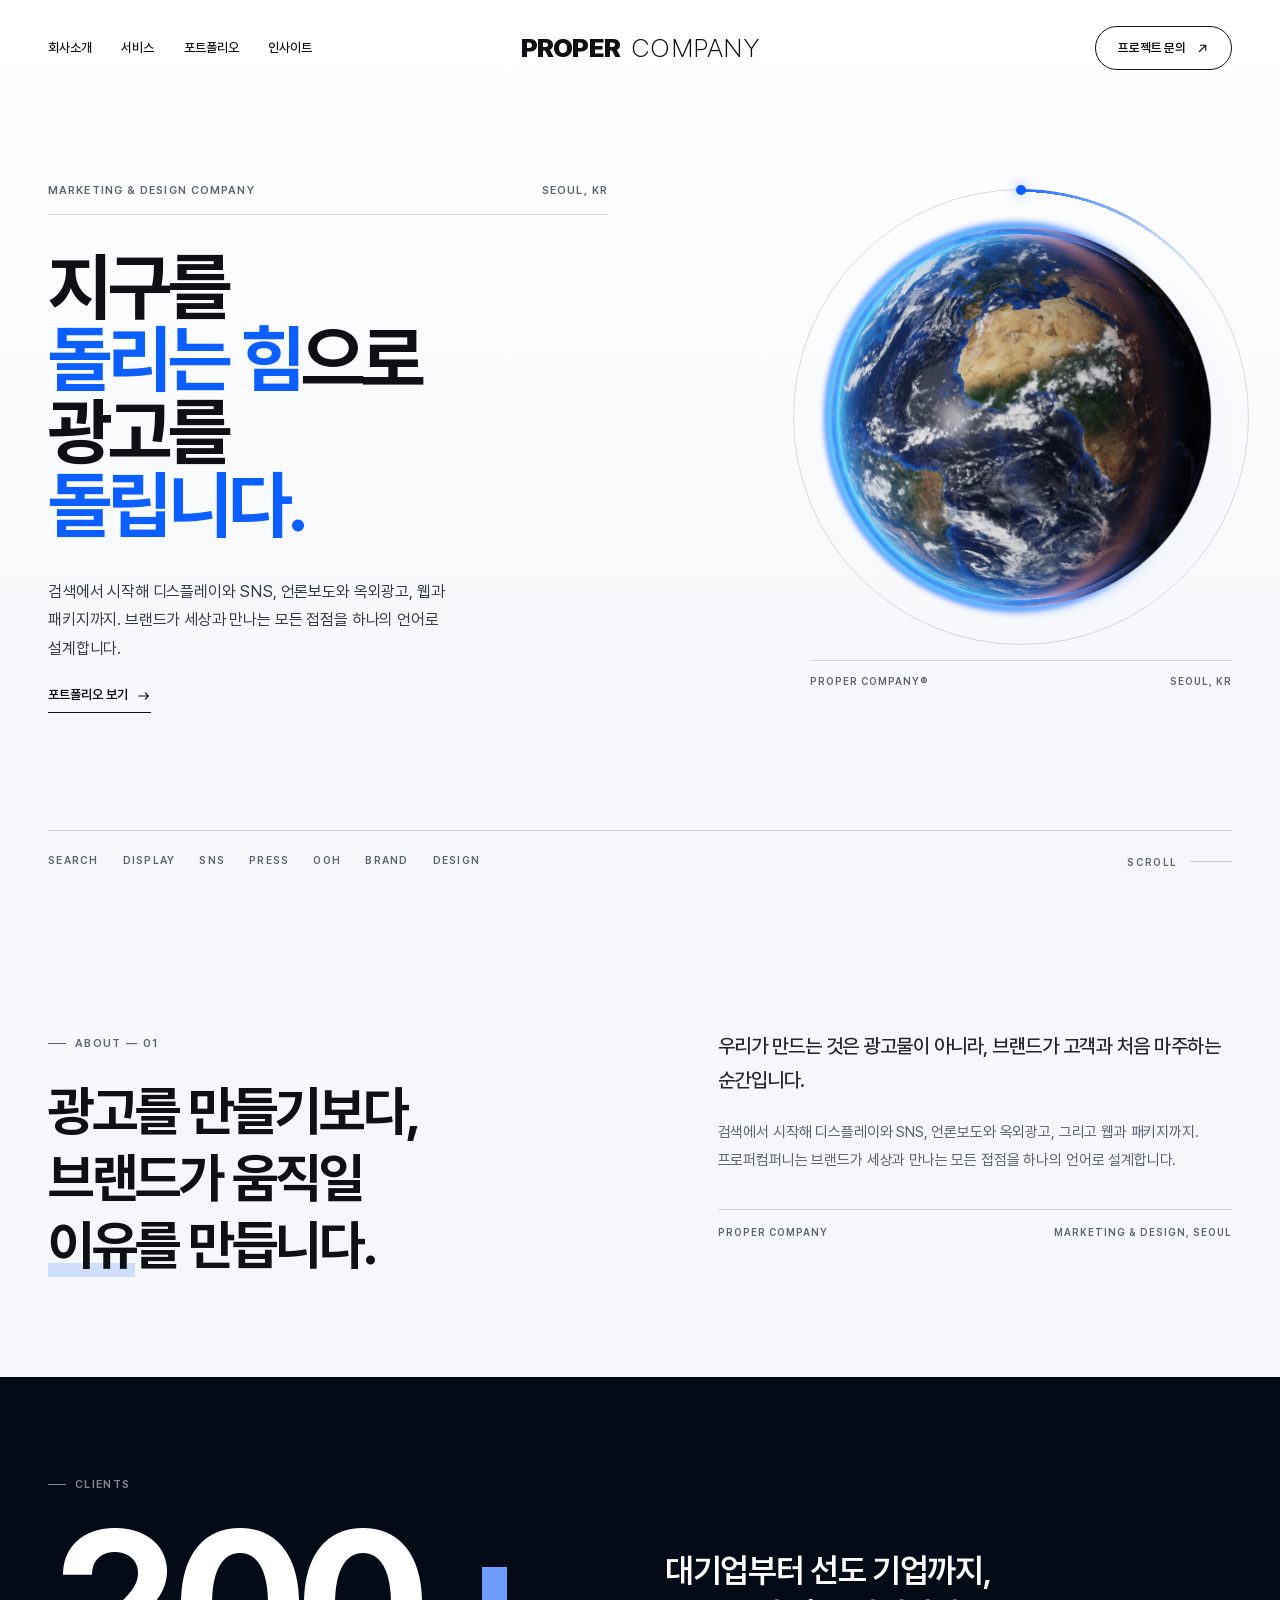
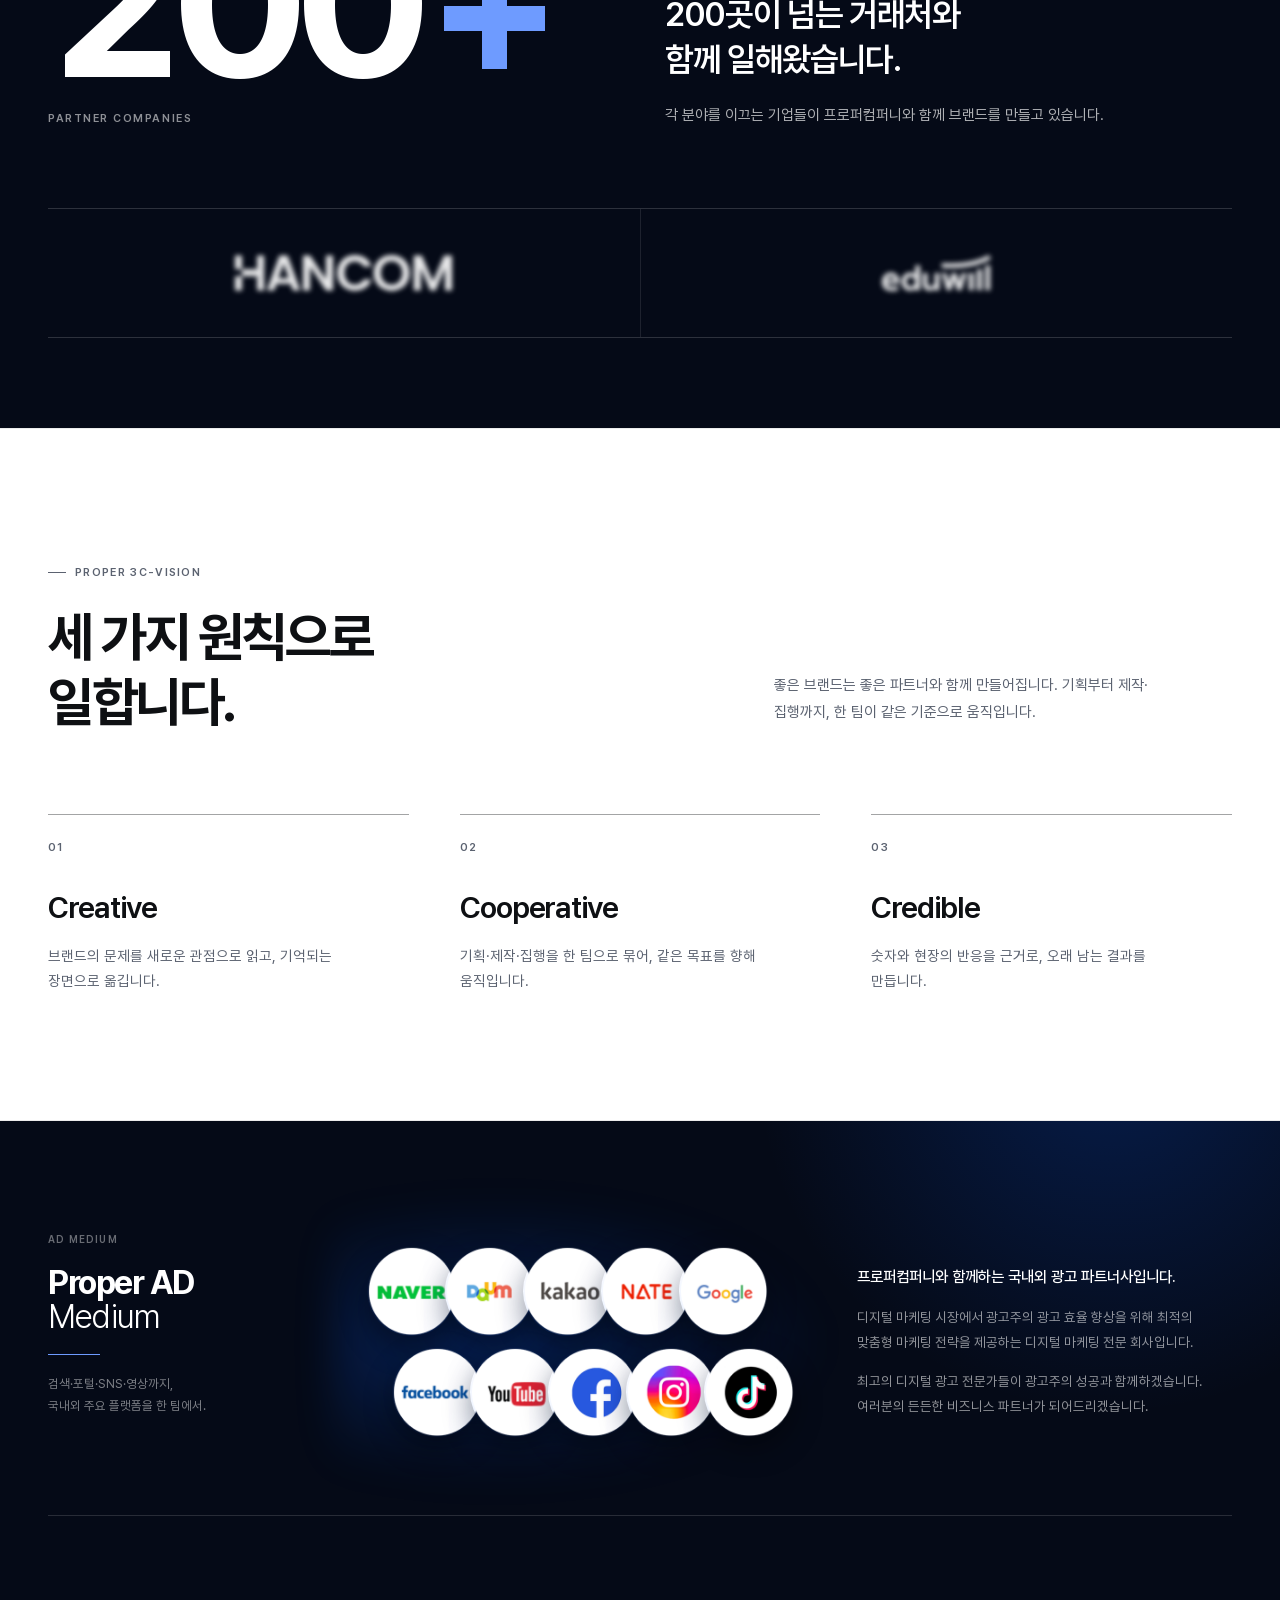
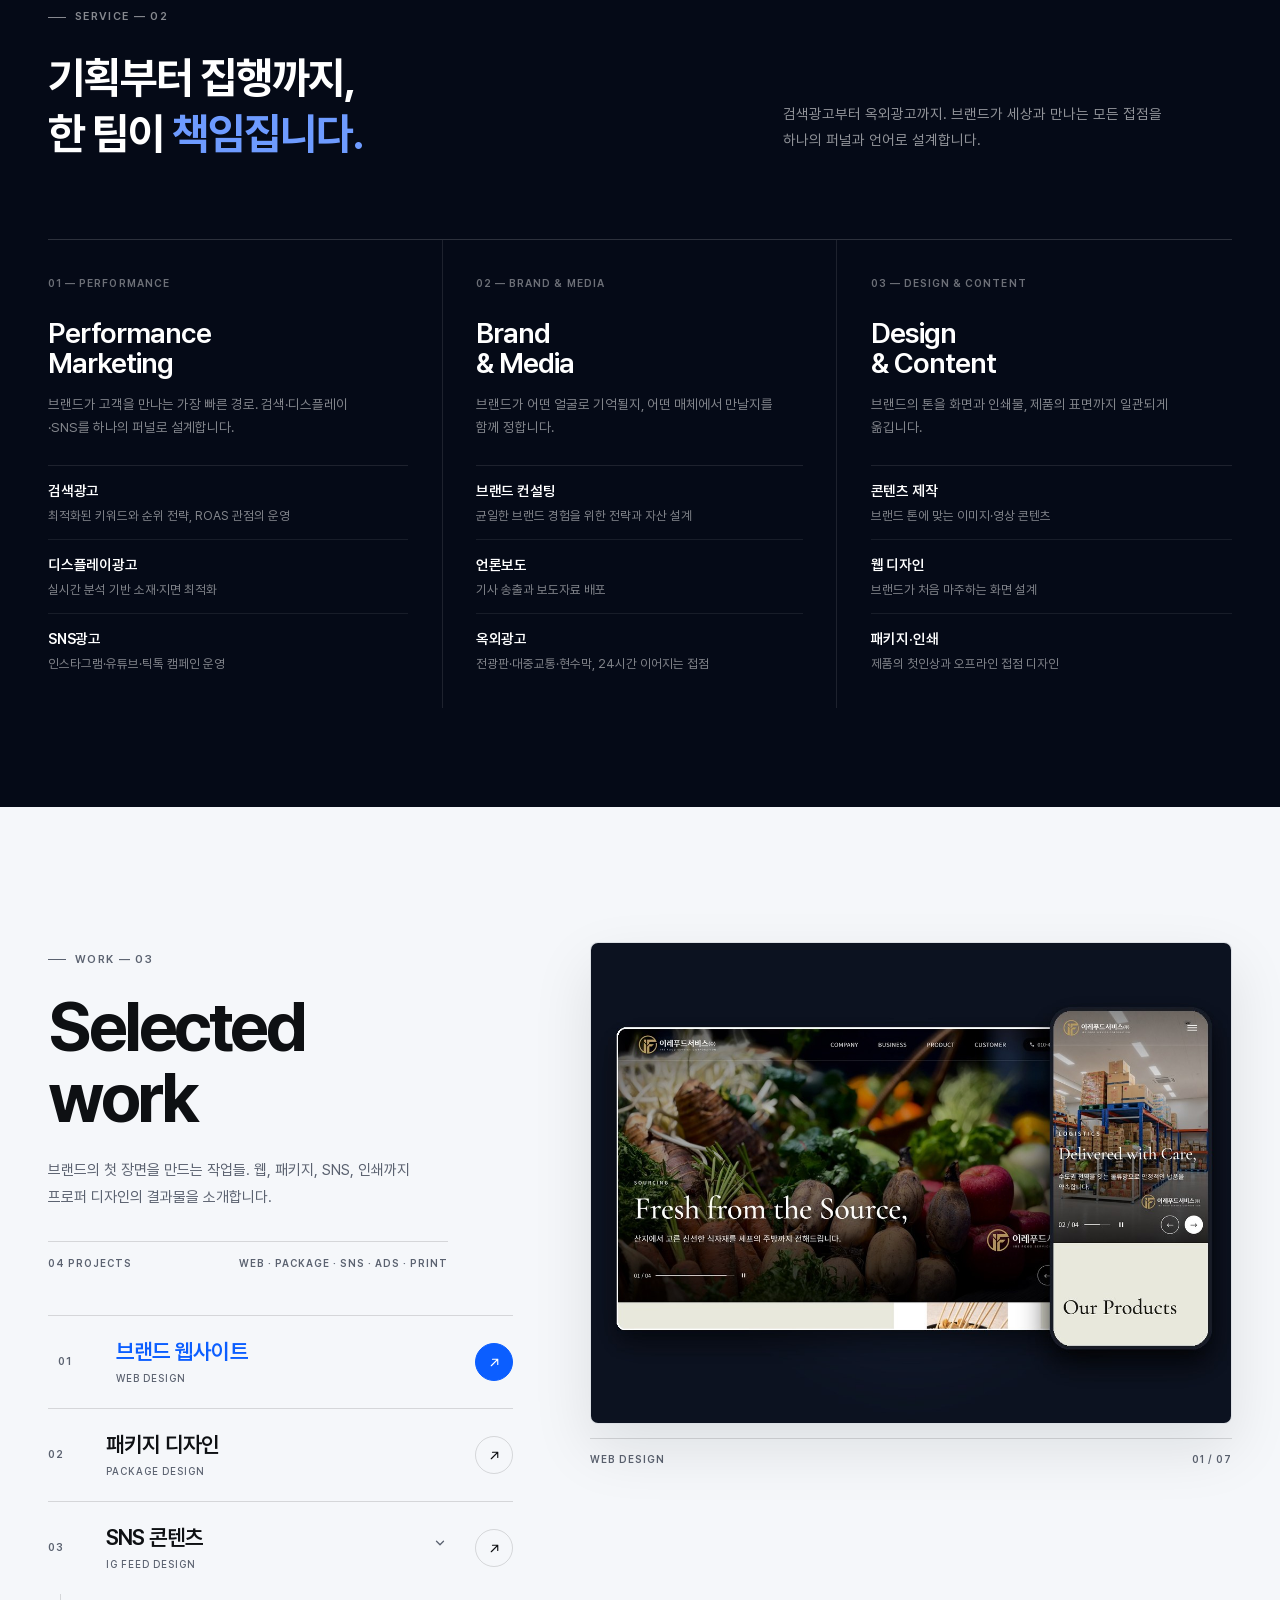
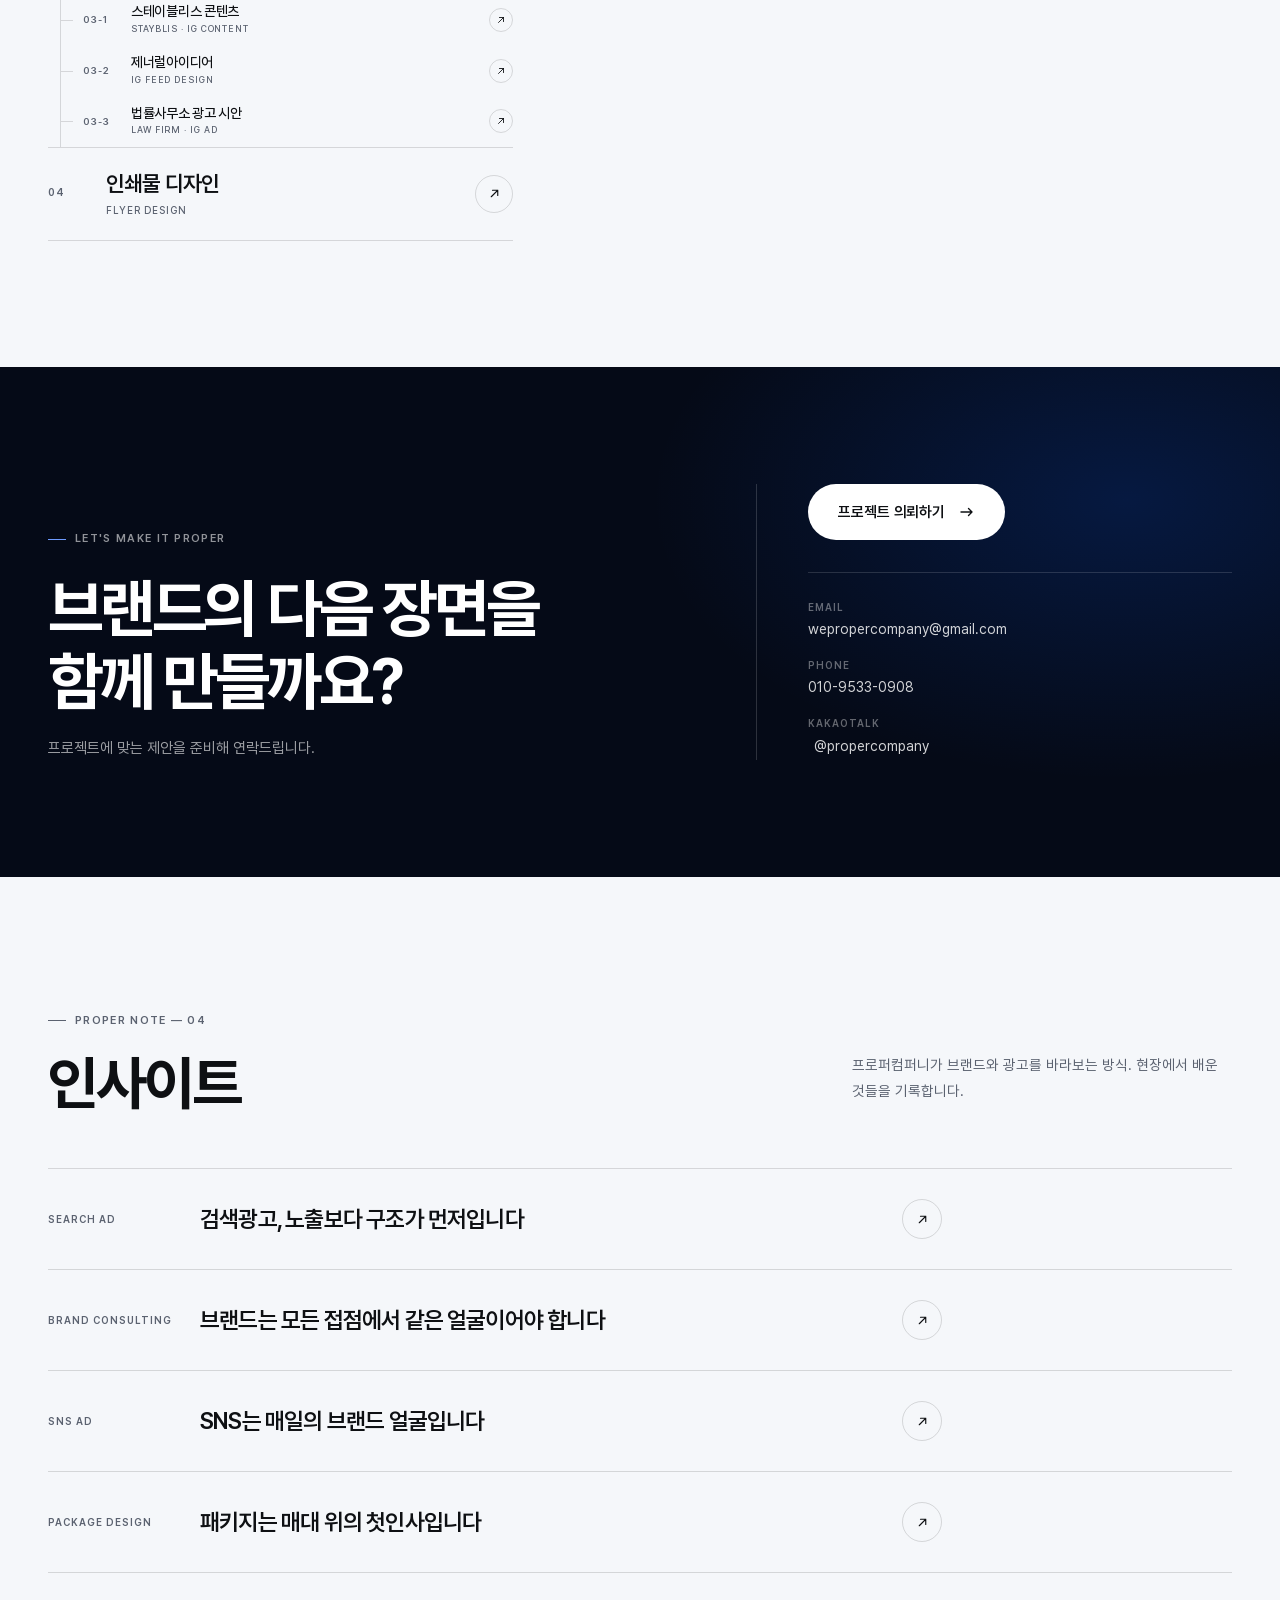
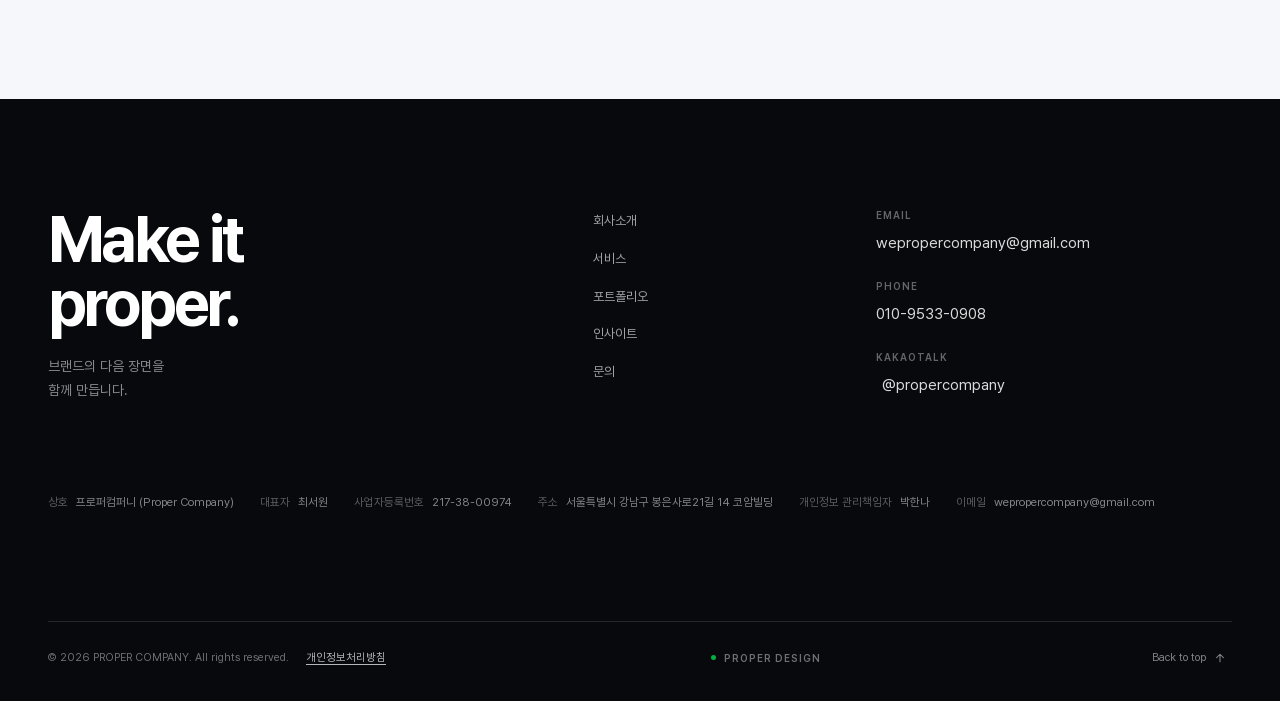
==== commit 2e848014: "Rework hero headline line breaks and emphasis Co-Authored-By: Claude Sonnet 5.5 <noreply@anthropic.c" ====
--- a/index.html
+++ b/index.html
@@ -78,7 +78,7 @@
           </p>
 
           <h1 class="hero__title" id="hero-title" data-od-id="hero-title">
-            지구를 돌리는<br>힘으로<br>광고를<br><em>돌립니다.</em>
+            지구를<br><em>돌리는 힘</em>으로<br>광고를<br><em>돌립니다.</em>
           </h1>
 
           <div class="hero__aside reveal" style="--d:160ms">
